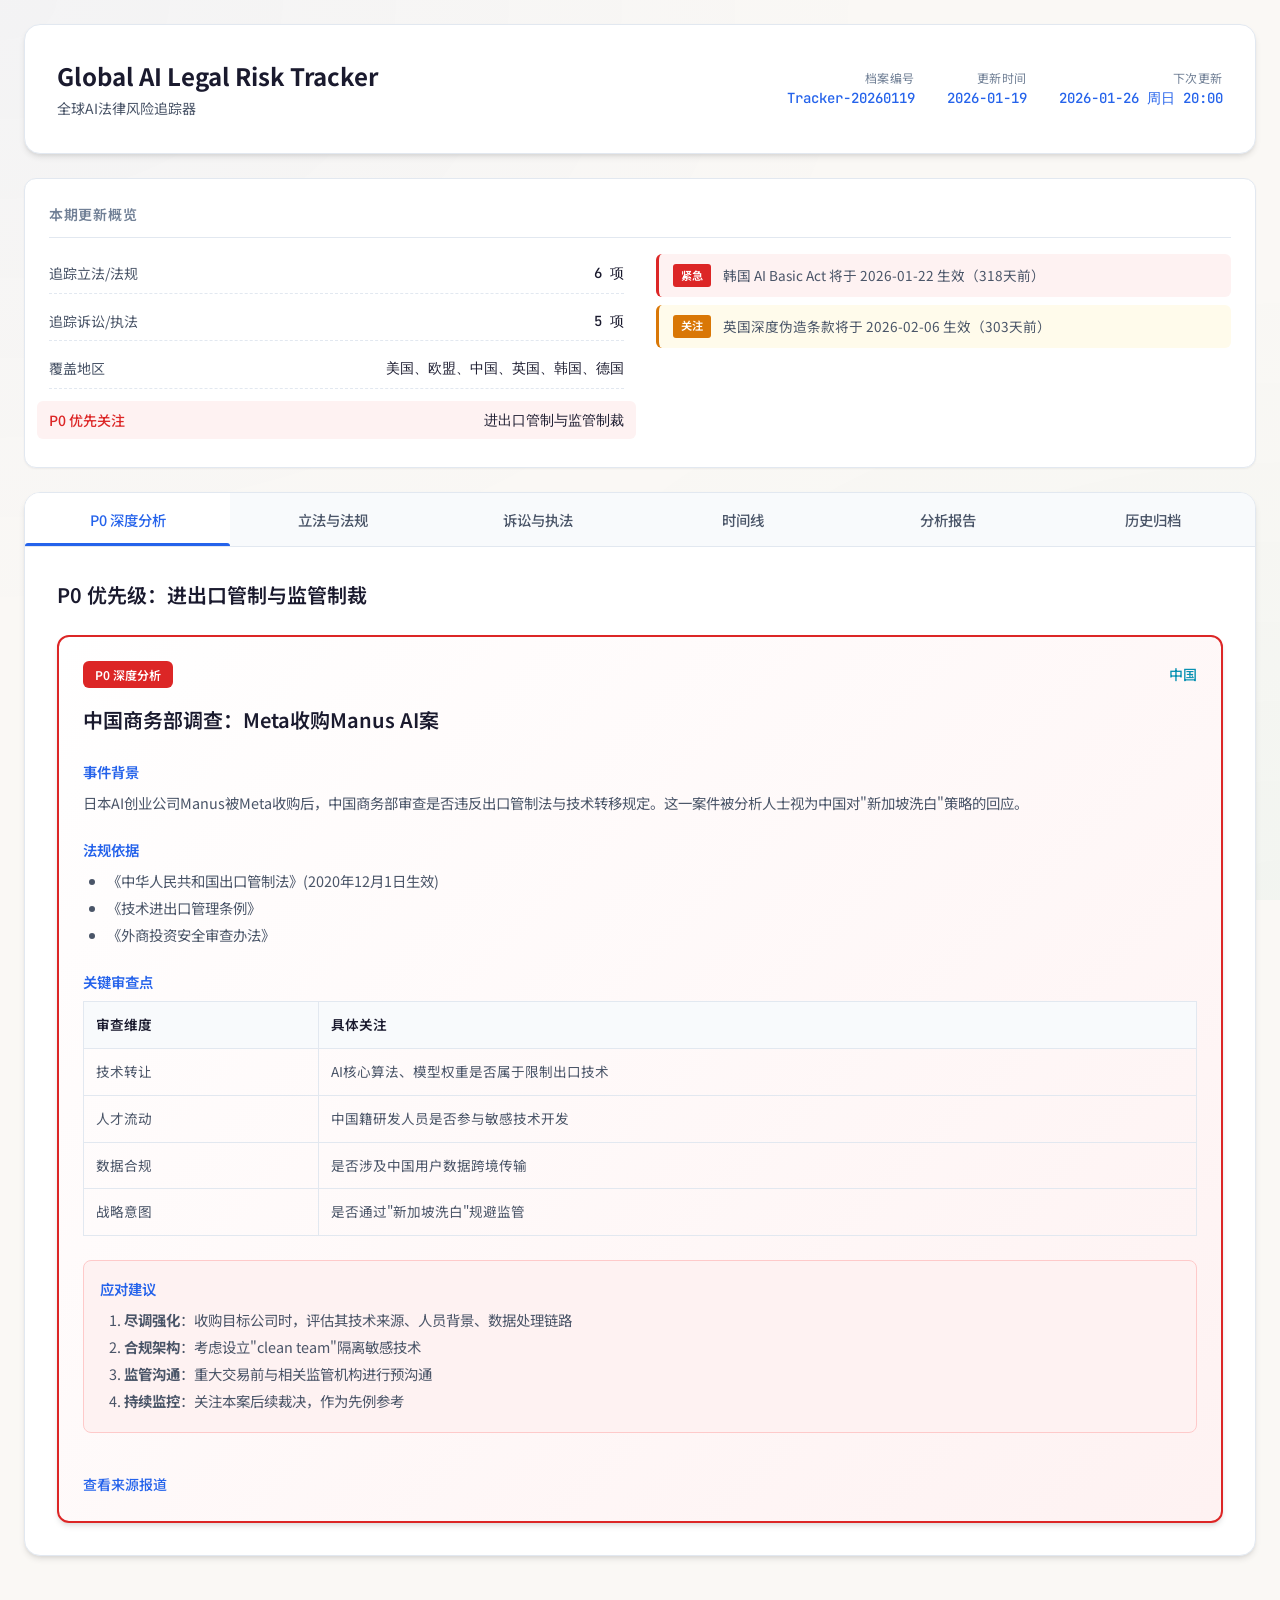
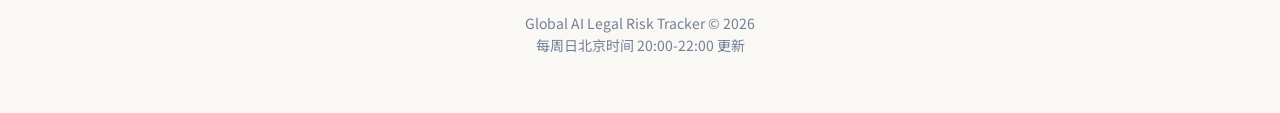
==== index.html @ 2b23c350 "html page 1.19 version" ====
<!DOCTYPE html>
<html lang="zh-CN">
<head>
    <meta charset="UTF-8">
    <meta name="viewport" content="width=device-width, initial-scale=1.0">
    <title>Global AI Legal Risk Tracker</title>
    <link rel="stylesheet" href="styles.css">
    <link rel="preconnect" href="https://fonts.googleapis.com">
    <link rel="preconnect" href="https://fonts.gstatic.com" crossorigin>
    <link href="https://fonts.googleapis.com/css2?family=Noto+Sans+SC:wght@300;400;500;700&family=JetBrains+Mono:wght@400;500&display=swap" rel="stylesheet">
</head>
<body>
    <div class="app-container">
        <header class="header">
            <div class="header-content">
                <div class="logo">
                    <div class="logo-text">
                        <h1>Global AI Legal Risk Tracker</h1>
                        <span class="subtitle">全球AI法律风险追踪器</span>
                    </div>
                </div>
                <div class="header-info">
                    <div class="tracker-id">
                        <span class="label">档案编号</span>
                        <span class="value">Tracker-20260119</span>
                    </div>
                    <div class="update-time">
                        <span class="label">更新时间</span>
                        <span class="value">2026-01-19</span>
                    </div>
                    <div class="next-update">
                        <span class="label">下次更新</span>
                        <span class="value">2026-01-26 周日 20:00</span>
                    </div>
                </div>
            </div>
        </header>

        <section class="overview-section">
            <h2 class="overview-title">本期更新概览</h2>
            <div class="overview-content">
                <div class="overview-stats">
                    <div class="overview-item">
                        <span class="overview-label">追踪立法/法规</span>
                        <span class="overview-value">6 项</span>
                    </div>
                    <div class="overview-item">
                        <span class="overview-label">追踪诉讼/执法</span>
                        <span class="overview-value">5 项</span>
                    </div>
                    <div class="overview-item">
                        <span class="overview-label">覆盖地区</span>
                        <span class="overview-value">美国、欧盟、中国、英国、韩国、德国</span>
                    </div>
                    <div class="overview-item highlight">
                        <span class="overview-label">P0 优先关注</span>
                        <span class="overview-value">进出口管制与监管制裁</span>
                    </div>
                </div>
                <div class="overview-alerts">
                    <div class="overview-alert critical">
                        <span class="alert-label">紧急</span>
                        <span class="alert-text">韩国 AI Basic Act 将于 2026-01-22 生效（3天后）</span>
                    </div>
                    <div class="overview-alert high">
                        <span class="alert-label">关注</span>
                        <span class="alert-text">英国深度伪造条款将于 2026-02-06 生效（18天后）</span>
                    </div>
                </div>
            </div>
        </section>

        <main class="main-content">
            <nav class="tabs">
                <button class="tab-btn active" data-tab="priority">
                    P0 深度分析
                </button>
                <button class="tab-btn" data-tab="legislation">
                    立法与法规
                </button>
                <button class="tab-btn" data-tab="litigation">
                    诉讼与执法
                </button>
                <button class="tab-btn" data-tab="timeline">
                    时间线
                </button>
                <button class="tab-btn" data-tab="analysis">
                    分析报告
                </button>
                <button class="tab-btn" data-tab="archives">
                    历史归档
                </button>
            </nav>

            <div class="tab-content">
                <div class="tab-pane active" id="priority">
                    <div class="priority-section">
                        <h2 class="section-title">P0 优先级：进出口管制与监管制裁</h2>
                        
                        <div class="priority-card">
                            <div class="priority-header">
                                <span class="priority-badge">P0 深度分析</span>
                                <span class="case-region">中国</span>
                            </div>
                            <h3 class="priority-title">中国商务部调查：Meta收购Manus AI案</h3>
                            
                            <div class="analysis-block">
                                <h4>事件背景</h4>
                                <p>日本AI创业公司Manus被Meta收购后，中国商务部审查是否违反出口管制法与技术转移规定。这一案件被分析人士视为中国对"新加坡洗白"策略的回应。</p>
                            </div>

                            <div class="analysis-block">
                                <h4>法规依据</h4>
                                <ul>
                                    <li>《中华人民共和国出口管制法》(2020年12月1日生效)</li>
                                    <li>《技术进出口管理条例》</li>
                                    <li>《外商投资安全审查办法》</li>
                                </ul>
                            </div>

                            <div class="analysis-block">
                                <h4>关键审查点</h4>
                                <table class="analysis-table">
                                    <tr><th>审查维度</th><th>具体关注</th></tr>
                                    <tr><td>技术转让</td><td>AI核心算法、模型权重是否属于限制出口技术</td></tr>
                                    <tr><td>人才流动</td><td>中国籍研发人员是否参与敏感技术开发</td></tr>
                                    <tr><td>数据合规</td><td>是否涉及中国用户数据跨境传输</td></tr>
                                    <tr><td>战略意图</td><td>是否通过"新加坡洗白"规避监管</td></tr>
                                </table>
                            </div>

                            <div class="analysis-block recommendations">
                                <h4>应对建议</h4>
                                <ol>
                                    <li><strong>尽调强化</strong>：收购目标公司时，评估其技术来源、人员背景、数据处理链路</li>
                                    <li><strong>合规架构</strong>：考虑设立"clean team"隔离敏感技术</li>
                                    <li><strong>监管沟通</strong>：重大交易前与相关监管机构进行预沟通</li>
                                    <li><strong>持续监控</strong>：关注本案后续裁决，作为先例参考</li>
                                </ol>
                            </div>

                            <a href="https://www.businessinsider.com/china-probe-meta-manus-deal-warning-us-analysts-singapore-washing-2026-1" target="_blank" class="source-link">查看来源报道</a>
                        </div>
                    </div>
                </div>

                <div class="tab-pane" id="legislation">
                    <div class="cards-grid" id="legislation-cards"></div>
                </div>

                <div class="tab-pane" id="litigation">
                    <div class="cards-grid" id="litigation-cards"></div>
                </div>

                <div class="tab-pane" id="timeline">
                    <div class="timeline-container">
                        <div class="timeline-item past">
                            <span class="timeline-date">2026-01-01</span>
                            <div class="timeline-content">
                                <h4>加州AI透明法、德州RAIGA生效</h4>
                                <span class="timeline-region">美国</span>
                            </div>
                        </div>
                        <div class="timeline-item past">
                            <span class="timeline-date">2026-01-16</span>
                            <div class="timeline-content">
                                <h4>首次Tracker报告发布</h4>
                                <span class="timeline-region">内部</span>
                            </div>
                        </div>
                        <div class="timeline-item past">
                            <span class="timeline-date">2026-01-19</span>
                            <div class="timeline-content">
                                <h4>本期报告发布</h4>
                                <span class="timeline-region">内部</span>
                            </div>
                        </div>
                        <div class="timeline-item upcoming critical">
                            <span class="timeline-date">2026-01-22</span>
                            <div class="timeline-content">
                                <h4>韩国AI Basic Act生效（3天后）</h4>
                                <span class="timeline-region">韩国</span>
                            </div>
                        </div>
                        <div class="timeline-item upcoming">
                            <span class="timeline-date">2026-01-26</span>
                            <div class="timeline-content">
                                <h4>下次Tracker更新</h4>
                                <span class="timeline-region">内部</span>
                            </div>
                        </div>
                        <div class="timeline-item future">
                            <span class="timeline-date">2026-02-06</span>
                            <div class="timeline-content">
                                <h4>英国AI深度伪造条款生效</h4>
                                <span class="timeline-region">英国</span>
                            </div>
                        </div>
                    </div>
                </div>

                <div class="tab-pane" id="analysis">
                    <div class="analysis-report">
                        <h2 class="section-title">本周分析报告</h2>
                        
                        <div class="report-meta">
                            <span>报告日期：2026年1月19日</span>
                            <span>档案编号：Tracker-20260119</span>
                        </div>

                        <div class="report-section highlight-section">
                            <h3>本周重点</h3>
                            
                            <div class="highlight-item critical">
                                <div class="highlight-header">
                                    <div class="highlight-title-row">
                                        <span class="highlight-badge">紧急</span>
                                        <h4>韩国 AI Basic Act 生效</h4>
                                    </div>
                                    <span class="highlight-date">2026-01-22（3天后）</span>
                                </div>
                                
                                <div class="highlight-analysis">
                                    <p class="highlight-summary">亚洲首个全面性AI法律框架即将正式实施，对在韩运营的AI企业具有直接合规影响。</p>
                                    
                                    <div class="analysis-detail">
                                        <h5>核心要求</h5>
                                        <ul>
                                            <li><strong>高影响力AI系统</strong>：需进行风险评估、持续监测社会影响</li>
                                            <li><strong>透明度披露</strong>：向用户披露AI系统的能力和限制</li>
                                            <li><strong>AI内容标识</strong>：AI生成内容须添加水印或标签</li>
                                            <li><strong>文档保存</strong>：保留开发和部署相关记录</li>
                                        </ul>
                                        
                                        <h5>合规准备建议</h5>
                                        <ol>
                                            <li>评估是否有"高影响力AI系统"在韩国运营</li>
                                            <li>准备风险评估文档和透明度披露材料</li>
                                            <li>实施AI内容水印/标签机制</li>
                                            <li>关注韩国国家AI委员会发布的官方指南</li>
                                        </ol>
                                        
                                        <h5>宽限期说明</h5>
                                        <p>法案设有至少一年宽限期，初期以指导、咨询为主，但建议尽早启动合规准备以避免后续被动。</p>
                                    </div>
                                    
                                    <div class="highlight-links">
                                        <a href="https://aibasicact.kr/" target="_blank" rel="noopener">官方法条全文（韩英双语）</a>
                                        <a href="https://cset.georgetown.edu/publication/south-korea-ai-law-2025/" target="_blank" rel="noopener">Georgetown CSET 英文翻译及分析</a>
                                        <a href="https://www.trade.gov/market-intelligence/south-korea-artificial-intelligence-ai-basic-act" target="_blank" rel="noopener">美国商务部市场分析</a>
                                    </div>
                                </div>
                            </div>

                            <div class="highlight-item high">
                                <div class="highlight-header">
                                    <div class="highlight-title-row">
                                        <span class="highlight-badge warning">高优先级</span>
                                        <h4>英国 Data (Use and Access) Act 深度伪造条款生效</h4>
                                    </div>
                                    <span class="highlight-date">2026-02-06（18天后）</span>
                                </div>
                                
                                <div class="highlight-analysis">
                                    <p class="highlight-summary">创造或请求非自愿AI深度伪造裸露图像将构成刑事犯罪，平台可能面临最高全球营收10%的罚款。</p>
                                    
                                    <div class="analysis-detail">
                                        <h5>核心要求</h5>
                                        <ul>
                                            <li><strong>刑事化</strong>：创造或请求非自愿AI深度伪造裸露图像设为刑事犯罪</li>
                                            <li><strong>平台责任</strong>：纳入Online Safety Act优先罪行，平台需主动审核</li>
                                            <li><strong>执法权限</strong>：Ofcom可对违规平台处以最高全球营收10%的罚款</li>
                                        </ul>
                                        
                                        <h5>合规准备建议</h5>
                                        <ol>
                                            <li>审查AI图像生成功能的安全防护机制</li>
                                            <li>实施真实人物/未成年人检测和拦截</li>
                                            <li>考虑对英国用户实施地理限制（geofencing）</li>
                                            <li>建立用户举报和内容下架快速响应机制</li>
                                        </ol>
                                        
                                        <h5>关联案件</h5>
                                        <p>Ofcom正在调查xAI的Grok工具生成非自愿性图像事件，该案件进展将直接影响法案执行力度的预期。</p>
                                    </div>
                                    
                                    <div class="highlight-links">
                                        <a href="https://bills.parliament.uk/bills/3825" target="_blank" rel="noopener">英国议会法案页面</a>
                                        <a href="https://www.legislation.gov.uk/ukpga/2023/50/contents/enacted" target="_blank" rel="noopener">Online Safety Act 2023 全文</a>
                                        <a href="https://www.ofcom.org.uk/" target="_blank" rel="noopener">Ofcom 官方网站</a>
                                    </div>
                                </div>
                            </div>
                        </div>

                        <div class="report-section">
                            <h3>关键趋势分析</h3>
                            <div class="trends-grid">
                                <div class="trend-item">
                                    <span class="trend-number">1</span>
                                    <div class="trend-content">
                                        <h4>亚洲AI监管里程碑即将到来</h4>
                                        <p>韩国AI Basic Act将于1月22日生效，标志着亚洲首个全面性AI法律框架正式实施，对区域内AI企业具有示范效应。预计日本、新加坡等地将密切关注其实施效果。</p>
                                    </div>
                                </div>
                                <div class="trend-item">
                                    <span class="trend-number">2</span>
                                    <div class="trend-content">
                                        <h4>深度伪造内容监管全球收紧</h4>
                                        <p>英国即将实施刑事化措施，加之Grok事件引发的关注，深度伪造内容的平台责任和技术防护成为监管焦点。多国正在酝酿类似立法。</p>
                                    </div>
                                </div>
                                <div class="trend-item">
                                    <span class="trend-number">3</span>
                                    <div class="trend-content">
                                        <h4>跨境AI并购面临多重审查</h4>
                                        <p>Meta收购Manus AI案表明，即使通过第三国注册，涉及中国技术/人才的AI并购仍可能面临出口管制审查。"新加坡洗白"策略可能失效。</p>
                                    </div>
                                </div>
                                <div class="trend-item">
                                    <span class="trend-number">4</span>
                                    <div class="trend-content">
                                        <h4>版权诉讼示范效应显现</h4>
                                        <p>GEMA v. OpenAI判决确立了LLM记忆版权内容构成侵权的先例，Text & Data Mining例外不能作为免责理由。预计将引发更多类似诉讼。</p>
                                    </div>
                                </div>
                                <div class="trend-item">
                                    <span class="trend-number">5</span>
                                    <div class="trend-content">
                                        <h4>消费者保护执法加强</h4>
                                        <p>美国FTC和欧盟竞争监管机构同时对AI领域加强执法，关注训练数据合法性、消费者伤害防护和市场竞争公平性。</p>
                                    </div>
                                </div>
                            </div>
                        </div>

                        <div class="report-section">
                            <h3>风险控制建议</h3>
                            <table class="risk-table">
                                <thead>
                                    <tr>
                                        <th>风险类别</th>
                                        <th>建议措施</th>
                                        <th>优先级</th>
                                        <th>截止日期</th>
                                    </tr>
                                </thead>
                                <tbody>
                                    <tr class="risk-urgent">
                                        <td>韩国业务合规</td>
                                        <td>立即评估高影响力AI系统；准备风险评估文档</td>
                                        <td><span class="priority-tag urgent">🔴 紧急</span></td>
                                        <td>2026-01-22</td>
                                    </tr>
                                    <tr class="risk-high">
                                        <td>深度伪造内容防护</td>
                                        <td>审查AI图像生成功能；实施地理限制</td>
                                        <td><span class="priority-tag high">🟠 高</span></td>
                                        <td>2026-02-06</td>
                                    </tr>
                                    <tr class="risk-high">
                                        <td>进出口管制</td>
                                        <td>建立出口合规程序；定期核查客户清单</td>
                                        <td><span class="priority-tag high">🟠 高</span></td>
                                        <td>持续</td>
                                    </tr>
                                    <tr class="risk-high">
                                        <td>知识产权</td>
                                        <td>审查训练数据；不依赖TDM例外</td>
                                        <td><span class="priority-tag high">🟠 高</span></td>
                                        <td>持续</td>
                                    </tr>
                                </tbody>
                            </table>
                        </div>

                        <div class="report-section">
                            <h3>官方法条链接汇总</h3>
                            <table class="links-table">
                                <thead>
                                    <tr>
                                        <th>法规</th>
                                        <th>地区</th>
                                        <th>官方来源</th>
                                    </tr>
                                </thead>
                                <tbody>
                                    <tr>
                                        <td>California AI Transparency Act (SB-942)</td>
                                        <td>🇺🇸 美国-加州</td>
                                        <td><a href="https://leginfo.legislature.ca.gov/faces/billTextClient.xhtml?bill_id=202320240SB942" target="_blank" rel="noopener">加州立法信息网 →</a></td>
                                    </tr>
                                    <tr>
                                        <td>Texas RAIGA (HB 1709)</td>
                                        <td>🇺🇸 美国-德州</td>
                                        <td><a href="https://capitol.texas.gov/BillLookup/History.aspx?LegSess=89R&Bill=HB1709" target="_blank" rel="noopener">德州立法在线 →</a></td>
                                    </tr>
                                    <tr>
                                        <td>EU AI Act (Regulation 2024/1689)</td>
                                        <td>🇪🇺 欧盟</td>
                                        <td><a href="http://data.europa.eu/eli/reg/2024/1689/oj" target="_blank" rel="noopener">EUR-Lex 官方公报 →</a></td>
                                    </tr>
                                    <tr>
                                        <td>AI Basic Act</td>
                                        <td>🇰🇷 韩国</td>
                                        <td><a href="https://aibasicact.kr/" target="_blank" rel="noopener">韩国AI基本法官网 →</a></td>
                                    </tr>
                                    <tr>
                                        <td>Data (Use and Access) Bill</td>
                                        <td>🇬🇧 英国</td>
                                        <td><a href="https://bills.parliament.uk/bills/3825" target="_blank" rel="noopener">英国议会法案页 →</a></td>
                                    </tr>
                                    <tr>
                                        <td>网络安全法（现行）</td>
                                        <td>🇨🇳 中国</td>
                                        <td><a href="https://www.cac.gov.cn/2016-11/07/c_1119867116.htm" target="_blank" rel="noopener">国家网信办 →</a></td>
                                    </tr>
                                </tbody>
                            </table>
                        </div>

                        <div class="report-footer">
                            <p>报告生成时间：2026-01-19 20:00 北京时间</p>
                            <p>下次更新：2026-01-26 (周日) 20:00-22:00 北京时间</p>
                        </div>
                    </div>
                </div>

                <div class="tab-pane" id="archives">
                    <div class="archives-section">
                        <h2 class="section-title">历史归档</h2>
                        <p class="archives-desc">所有历史报告按日期归档保存，包含完整的分析报告和结构化JSON数据。</p>
                        
                        <div class="archives-schedule">
                            <h3>更新节奏</h3>
                            <table class="schedule-table">
                                <tr>
                                    <td>定期检索</td>
                                    <td>每周日 20:00 北京时间</td>
                                </tr>
                                <tr>
                                    <td>交付截止</td>
                                    <td>每周日 22:00 北京时间</td>
                                </tr>
                                <tr>
                                    <td>下次更新</td>
                                    <td>2026-01-26（周日）</td>
                                </tr>
                            </table>
                        </div>

                        <div class="archives-list-container">
                            <h3>报告列表</h3>
                            <div id="archives-list" class="archives-list"></div>
                        </div>

                        <div class="archives-structure">
                            <h3>归档目录结构</h3>
                            <pre class="structure-code">archives/
├── 2026-01-19/
│   ├── report.md    # 分析报告（Markdown格式）
│   └── data.json    # 结构化数据
├── 2026-01-16/
│   ├── report.md
│   └── data.json
└── ...（按日期递增）</pre>
                        </div>
                    </div>
                </div>
            </div>
        </main>

        <footer class="footer">
            <p>Global AI Legal Risk Tracker © 2026</p>
            <p>每周日北京时间 20:00-22:00 更新</p>
        </footer>
    </div>

    <script src="app.js"></script>
</body>
</html>
---- styles.css ----
/* 访问验证页面样式 */
.auth-screen {
    position: fixed;
    top: 0;
    left: 0;
    right: 0;
    bottom: 0;
    background: linear-gradient(135deg, #f5f3f0 0%, #e8e4df 100%);
    display: flex;
    align-items: center;
    justify-content: center;
    z-index: 10000;
}
.auth-container {
    background: white;
    padding: 3rem;
    border-radius: 12px;
    box-shadow: 0 4px 24px rgba(0,0,0,0.1);
    text-align: center;
    max-width: 360px;
    width: 90%;
}
.auth-container h1 {
    font-size: 1.25rem;
    color: #333;
    margin-bottom: 0.5rem;
}
.auth-container > p {
    font-size: 0.875rem;
    color: #666;
    margin-bottom: 1.5rem;
}
#auth-form {
    display: flex;
    flex-direction: column;
    gap: 1rem;
}
#auth-form input {
    padding: 0.75rem 1rem;
    border: 1px solid #ddd;
    border-radius: 6px;
    font-size: 1rem;
    text-align: center;
    transition: border-color 0.2s;
}
#auth-form input:focus {
    outline: none;
    border-color: #4a7c59;
}
#auth-form button {
    padding: 0.75rem;
    background: #4a7c59;
    color: white;
    border: none;
    border-radius: 6px;
    font-size: 1rem;
    cursor: pointer;
    transition: background 0.2s;
}
#auth-form button:hover {
    background: #3d6a4a;
}
.auth-error {
    color: #dc2626;
    font-size: 0.875rem;
    margin-top: 1rem;
    min-height: 1.25rem;
}

:root {
    --bg-primary: #faf8f5;
    --bg-secondary: #ffffff;
    --bg-card: #ffffff;
    --text-primary: #1a1a2e;
    --text-secondary: #4a5568;
    --text-muted: #718096;
    --accent-blue: #2563eb;
    --accent-cyan: #0891b2;
    --accent-emerald: #059669;
    --accent-amber: #d97706;
    --accent-rose: #dc2626;
    --border-color: #e2e8f0;
    --shadow-sm: 0 1px 2px rgba(0, 0, 0, 0.05);
    --shadow-md: 0 4px 6px -1px rgba(0, 0, 0, 0.1), 0 2px 4px -1px rgba(0, 0, 0, 0.06);
    --shadow-lg: 0 10px 15px -3px rgba(0, 0, 0, 0.1), 0 4px 6px -2px rgba(0, 0, 0, 0.05);
    --font-sans: 'Noto Sans SC', -apple-system, BlinkMacSystemFont, sans-serif;
    --font-mono: 'JetBrains Mono', 'SF Mono', monospace;
}

* { box-sizing: border-box; margin: 0; padding: 0; }

body {
    font-family: var(--font-sans);
    background: var(--bg-primary);
    color: var(--text-primary);
    line-height: 1.6;
    min-height: 100vh;
}

body::before {
    content: '';
    position: fixed;
    inset: 0;
    background: 
        radial-gradient(ellipse at 0% 0%, rgba(37, 99, 235, 0.03) 0%, transparent 50%),
        radial-gradient(ellipse at 100% 100%, rgba(5, 150, 105, 0.03) 0%, transparent 50%);
    pointer-events: none;
    z-index: -1;
}

.app-container { max-width: 1400px; margin: 0 auto; padding: 1.5rem; }

.header {
    background: var(--bg-card);
    border: 1px solid var(--border-color);
    border-radius: 16px;
    padding: 2rem;
    margin-bottom: 1.5rem;
    box-shadow: var(--shadow-md);
}

.header-content { display: flex; justify-content: space-between; align-items: center; flex-wrap: wrap; gap: 1.5rem; }
.logo { display: flex; align-items: center; gap: 1rem; }
.logo-icon { font-size: 2.5rem; }
.logo-text h1 { font-size: 1.5rem; font-weight: 700; color: var(--text-primary); }
.logo-text .subtitle { font-size: 0.875rem; color: var(--text-secondary); }
.header-info { display: flex; gap: 2rem; }
.header-info > div { display: flex; flex-direction: column; align-items: flex-end; }
.header-info .label { font-size: 0.75rem; color: var(--text-muted); text-transform: uppercase; letter-spacing: 0.05em; }
.header-info .value { font-family: var(--font-mono); font-size: 0.875rem; color: var(--accent-blue); font-weight: 500; }

/* Overview Section */
.overview-section {
    background: var(--bg-card);
    border: 1px solid var(--border-color);
    border-radius: 12px;
    padding: 1.5rem;
    margin-bottom: 1.5rem;
    box-shadow: var(--shadow-sm);
}
.overview-title {
    font-size: 0.875rem;
    font-weight: 600;
    color: var(--text-muted);
    text-transform: uppercase;
    letter-spacing: 0.05em;
    margin-bottom: 1rem;
    padding-bottom: 0.75rem;
    border-bottom: 1px solid var(--border-color);
}
.overview-content {
    display: flex;
    gap: 2rem;
    flex-wrap: wrap;
}
.overview-stats {
    flex: 1;
    min-width: 300px;
    display: flex;
    flex-direction: column;
    gap: 0.5rem;
}
.overview-item {
    display: flex;
    justify-content: space-between;
    align-items: center;
    padding: 0.5rem 0;
    border-bottom: 1px dashed var(--border-color);
}
.overview-item:last-child {
    border-bottom: none;
}
.overview-item.highlight {
    background: #fef2f2;
    margin: 0.25rem -0.75rem;
    padding: 0.5rem 0.75rem;
    border-radius: 6px;
    border-bottom: none;
}
.overview-label {
    font-size: 0.875rem;
    color: var(--text-secondary);
}
.overview-value {
    font-size: 0.875rem;
    font-weight: 500;
    color: var(--text-primary);
    font-family: var(--font-mono);
}
.overview-item.highlight .overview-label {
    color: var(--accent-rose);
    font-weight: 500;
}
.overview-alerts {
    flex: 1;
    min-width: 300px;
    display: flex;
    flex-direction: column;
    gap: 0.5rem;
}
.overview-alert {
    display: flex;
    align-items: center;
    gap: 0.75rem;
    padding: 0.625rem 0.875rem;
    border-radius: 6px;
    background: #f8fafc;
}
.overview-alert.critical {
    background: #fef2f2;
    border-left: 3px solid var(--accent-rose);
}
.overview-alert.high {
    background: #fffbeb;
    border-left: 3px solid var(--accent-amber);
}
.overview-alert .alert-label {
    font-size: 0.7rem;
    font-weight: 600;
    text-transform: uppercase;
    padding: 0.15rem 0.5rem;
    border-radius: 3px;
    flex-shrink: 0;
}
.overview-alert.critical .alert-label {
    background: var(--accent-rose);
    color: white;
}
.overview-alert.high .alert-label {
    background: var(--accent-amber);
    color: white;
}
.overview-alert .alert-text {
    font-size: 0.85rem;
    color: var(--text-secondary);
}

.main-content { background: var(--bg-card); border: 1px solid var(--border-color); border-radius: 16px; overflow: hidden; box-shadow: var(--shadow-md); }
.tabs { display: flex; background: #f8fafc; border-bottom: 1px solid var(--border-color); }
.tab-btn {
    flex: 1;
    padding: 1rem 1.5rem;
    background: transparent;
    border: none;
    color: var(--text-secondary);
    font-family: var(--font-sans);
    font-size: 0.9rem;
    font-weight: 500;
    cursor: pointer;
    display: flex;
    align-items: center;
    justify-content: center;
    gap: 0.5rem;
    transition: all 0.15s ease;
    position: relative;
}
.tab-btn::after { content: ''; position: absolute; bottom: 0; left: 0; right: 0; height: 3px; background: var(--accent-blue); transform: scaleX(0); transition: transform 0.15s ease; border-radius: 3px 3px 0 0; }
.tab-btn:hover { color: var(--text-primary); background: rgba(37, 99, 235, 0.05); }
.tab-btn.active { color: var(--accent-blue); background: var(--bg-card); }
.tab-btn.active::after { transform: scaleX(1); }

.tab-content { padding: 2rem; }
.tab-pane { display: none; animation: fadeIn 0.3s ease; }
.tab-pane.active { display: block; }
@keyframes fadeIn { from { opacity: 0; transform: translateY(10px); } to { opacity: 1; transform: translateY(0); } }

.section-title { font-size: 1.25rem; font-weight: 600; margin-bottom: 1.5rem; color: var(--text-primary); }

.priority-card {
    background: linear-gradient(135deg, #fff 0%, #fef2f2 100%);
    border: 2px solid var(--accent-rose);
    border-radius: 12px;
    padding: 1.5rem;
    box-shadow: var(--shadow-md);
}
.priority-header { display: flex; justify-content: space-between; align-items: center; margin-bottom: 1rem; }
.priority-badge { background: var(--accent-rose); color: white; padding: 0.25rem 0.75rem; border-radius: 6px; font-size: 0.75rem; font-weight: 600; }
.case-region { font-size: 0.875rem; color: var(--accent-cyan); font-weight: 500; }
.priority-title { font-size: 1.25rem; font-weight: 600; margin-bottom: 1.5rem; color: var(--text-primary); }
.analysis-block { margin-bottom: 1.5rem; }
.analysis-block h4 { font-size: 0.9rem; color: var(--accent-blue); margin-bottom: 0.5rem; font-weight: 600; }
.analysis-block p, .analysis-block li { font-size: 0.9rem; color: var(--text-secondary); }
.analysis-block ul, .analysis-block ol { padding-left: 1.5rem; }
.analysis-block li { margin-bottom: 0.25rem; }
.analysis-table { width: 100%; border-collapse: collapse; font-size: 0.85rem; }
.analysis-table th, .analysis-table td { padding: 0.75rem; border: 1px solid var(--border-color); text-align: left; }
.analysis-table th { background: #f8fafc; color: var(--text-primary); font-weight: 600; }
.analysis-table td { color: var(--text-secondary); }
.recommendations { background: #fef2f2; padding: 1rem; border-radius: 8px; border: 1px solid #fecaca; }
.source-link { display: inline-block; margin-top: 1rem; color: var(--accent-blue); text-decoration: none; font-size: 0.875rem; font-weight: 500; }
.source-link:hover { color: var(--accent-cyan); text-decoration: underline; }

.cards-grid { display: grid; grid-template-columns: repeat(auto-fill, minmax(350px, 1fr)); gap: 1.5rem; }
.leg-card, .lit-card {
    background: var(--bg-card);
    border: 1px solid var(--border-color);
    border-radius: 12px;
    padding: 1.5rem;
    cursor: pointer;
    transition: all 0.2s ease;
    box-shadow: var(--shadow-sm);
}
.leg-card:hover, .lit-card:hover { 
    border-color: var(--accent-blue); 
    box-shadow: var(--shadow-lg); 
    transform: translateY(-3px); 
}
.card-header { display: flex; justify-content: space-between; align-items: center; margin-bottom: 1rem; }
.card-region { font-size: 0.75rem; color: var(--accent-cyan); background: #ecfeff; padding: 0.25rem 0.75rem; border-radius: 6px; font-weight: 500; }
.card-status { font-size: 0.7rem; padding: 0.25rem 0.75rem; border-radius: 6px; font-weight: 500; }
.card-status.effective { color: var(--accent-emerald); background: #d1fae5; }
.card-status.pending { color: var(--accent-amber); background: #fef3c7; }
.card-status.imminent { color: #fff; background: var(--accent-rose); animation: pulse 1.5s infinite; }
.card-status.ongoing { color: var(--accent-amber); background: #fef3c7; }
.card-status.decided { color: var(--accent-emerald); background: #d1fae5; }
.card-status.proposed { color: var(--text-muted); background: #f1f5f9; }
.card-title { font-size: 1rem; font-weight: 600; margin-bottom: 0.5rem; color: var(--text-primary); }
.card-summary { font-size: 0.875rem; color: var(--text-secondary); line-height: 1.6; }
.card-date { margin-top: 0.75rem; font-size: 0.8rem; color: var(--text-muted); display: flex; align-items: center; gap: 0.25rem; }
.card-click-hint { margin-top: 0.75rem; font-size: 0.75rem; color: var(--accent-blue); opacity: 0; transition: opacity 0.2s; }
.leg-card:hover .card-click-hint, .lit-card:hover .card-click-hint { opacity: 1; }

@keyframes pulse { 0%, 100% { opacity: 1; } 50% { opacity: 0.7; } }

.timeline-container { position: relative; padding-left: 2rem; }
.timeline-container::before { content: ''; position: absolute; left: 8px; top: 0; bottom: 0; width: 2px; background: linear-gradient(to bottom, var(--accent-blue), var(--accent-emerald)); border-radius: 2px; }
.timeline-item { position: relative; padding-bottom: 2rem; }
.timeline-item::before { content: ''; position: absolute; left: calc(-2rem + 4px); top: 4px; width: 12px; height: 12px; background: var(--bg-card); border: 3px solid var(--accent-blue); border-radius: 50%; }
.timeline-item.past::before { background: var(--accent-emerald); border-color: var(--accent-emerald); }
.timeline-item.upcoming::before { background: var(--accent-amber); border-color: var(--accent-amber); }
.timeline-item.upcoming.critical::before { background: var(--accent-rose); border-color: var(--accent-rose); animation: pulse 1.5s infinite; }
.timeline-item.upcoming.critical .timeline-content { border-color: var(--accent-rose); background: #fef2f2; }
.timeline-item.future::before { background: var(--bg-card); border-color: var(--text-muted); }
.timeline-date { font-family: var(--font-mono); font-size: 0.875rem; color: var(--accent-blue); margin-bottom: 0.25rem; display: block; font-weight: 500; }
.timeline-content { background: var(--bg-card); border: 1px solid var(--border-color); border-radius: 8px; padding: 1rem; box-shadow: var(--shadow-sm); }
.timeline-content h4 { font-size: 0.9rem; margin-bottom: 0.25rem; color: var(--text-primary); font-weight: 600; }
.timeline-region { font-size: 0.75rem; color: var(--text-muted); }

.footer { text-align: center; padding: 2rem 1rem; margin-top: 1.5rem; color: var(--text-muted); font-size: 0.875rem; }

/* Analysis Report Styles */
.analysis-report { max-width: 960px; margin: 0 auto; }
.report-meta { display: flex; gap: 2rem; margin-bottom: 2rem; color: var(--text-secondary); font-size: 0.875rem; font-family: var(--font-mono); }
.report-section { margin-bottom: 2.5rem; }
.report-section h3 { font-size: 1.1rem; font-weight: 600; color: var(--text-primary); margin-bottom: 1.25rem; padding-bottom: 0.75rem; border-bottom: 1px solid var(--border-color); }

/* Highlight Section - 本周重点 */
.highlight-section { background: #f8fafc; border: 1px solid var(--border-color); border-radius: 8px; padding: 1.5rem; }
.highlight-item { background: var(--bg-card); border: 1px solid var(--border-color); border-radius: 8px; padding: 1.5rem; margin-bottom: 1.5rem; }
.highlight-item:last-child { margin-bottom: 0; }
.highlight-item.critical { border-left: 4px solid var(--accent-rose); }
.highlight-item.high { border-left: 4px solid var(--accent-amber); }
.highlight-header { display: flex; justify-content: space-between; align-items: flex-start; margin-bottom: 1rem; flex-wrap: wrap; gap: 0.5rem; }
.highlight-title-row { display: flex; align-items: center; gap: 0.75rem; }
.highlight-badge { background: var(--accent-rose); color: white; padding: 0.25rem 0.75rem; border-radius: 4px; font-size: 0.75rem; font-weight: 600; text-transform: uppercase; letter-spacing: 0.025em; }
.highlight-badge.warning { background: var(--accent-amber); }
.highlight-item h4 { font-size: 1.1rem; font-weight: 600; color: var(--text-primary); margin: 0; }
.highlight-date { font-size: 0.8rem; color: var(--text-muted); font-family: var(--font-mono); background: #f1f5f9; padding: 0.25rem 0.5rem; border-radius: 4px; }
.highlight-summary { font-size: 0.95rem; color: var(--text-secondary); line-height: 1.6; margin-bottom: 1rem; }
.highlight-analysis { border-top: 1px solid var(--border-color); padding-top: 1rem; }
.analysis-detail { background: #f8fafc; border-radius: 6px; padding: 1.25rem; margin-bottom: 1rem; }
.analysis-detail h5 { font-size: 0.85rem; font-weight: 600; color: var(--text-primary); margin-bottom: 0.5rem; text-transform: uppercase; letter-spacing: 0.025em; }
.analysis-detail ul, .analysis-detail ol { padding-left: 1.25rem; margin-bottom: 1rem; color: var(--text-secondary); font-size: 0.875rem; line-height: 1.7; }
.analysis-detail ul:last-child, .analysis-detail ol:last-child { margin-bottom: 0; }
.analysis-detail li { margin-bottom: 0.35rem; }
.analysis-detail p { font-size: 0.875rem; color: var(--text-secondary); line-height: 1.6; margin-bottom: 0; }
.highlight-links { display: flex; flex-wrap: wrap; gap: 0.75rem; padding-top: 0.5rem; }
.highlight-links a { font-size: 0.8rem; color: var(--accent-blue); text-decoration: none; padding: 0.4rem 0.75rem; background: #eff6ff; border-radius: 4px; transition: all 0.15s; }
.highlight-links a:hover { background: #dbeafe; text-decoration: none; }

/* Trends Grid */
.trends-grid { display: flex; flex-direction: column; gap: 1rem; }
.trend-item { display: flex; gap: 1rem; align-items: flex-start; background: var(--bg-card); border: 1px solid var(--border-color); border-radius: 8px; padding: 1rem; }
.trend-number { width: 32px; height: 32px; background: var(--accent-blue); color: white; border-radius: 50%; display: flex; align-items: center; justify-content: center; font-weight: 600; font-size: 0.9rem; flex-shrink: 0; }
.trend-content h4 { font-size: 0.95rem; font-weight: 600; color: var(--text-primary); margin-bottom: 0.25rem; }
.trend-content p { font-size: 0.85rem; color: var(--text-secondary); line-height: 1.5; }

/* Risk Table */
.risk-table, .links-table { width: 100%; border-collapse: collapse; font-size: 0.875rem; }
.risk-table th, .risk-table td, .links-table th, .links-table td { padding: 0.75rem 1rem; text-align: left; border-bottom: 1px solid var(--border-color); }
.risk-table th, .links-table th { background: #f8fafc; font-weight: 600; color: var(--text-primary); }
.risk-table tr:hover, .links-table tr:hover { background: #f8fafc; }
.risk-urgent td:first-child { border-left: 3px solid var(--accent-rose); }
.risk-high td:first-child { border-left: 3px solid var(--accent-amber); }
.priority-tag { padding: 0.2rem 0.5rem; border-radius: 4px; font-size: 0.75rem; font-weight: 500; }
.priority-tag.urgent { background: #fee2e2; color: var(--accent-rose); }
.priority-tag.high { background: #fef3c7; color: var(--accent-amber); }
.links-table a { color: var(--accent-blue); text-decoration: none; font-weight: 500; }
.links-table a:hover { text-decoration: underline; }

/* Report Footer */
.report-footer { text-align: center; padding: 1.5rem; background: #f8fafc; border-radius: 8px; color: var(--text-muted); font-size: 0.85rem; }

/* Archives Section */
.archives-section { max-width: 900px; margin: 0 auto; }
.archives-desc { color: var(--text-secondary); margin-bottom: 2rem; font-size: 0.9rem; }

.archives-schedule { margin-bottom: 2rem; }
.archives-schedule h3 { font-size: 1rem; font-weight: 600; margin-bottom: 0.75rem; color: var(--text-primary); }
.schedule-table { width: 100%; max-width: 400px; font-size: 0.875rem; }
.schedule-table td { padding: 0.5rem 0; border-bottom: 1px dashed var(--border-color); }
.schedule-table td:first-child { color: var(--text-secondary); }
.schedule-table td:last-child { color: var(--text-primary); font-family: var(--font-mono); text-align: right; }

.archives-list-container { margin-bottom: 2rem; }
.archives-list-container h3 { font-size: 1rem; font-weight: 600; margin-bottom: 1rem; color: var(--text-primary); }
.archives-list { display: flex; flex-direction: column; gap: 1rem; }

.archive-item {
    background: var(--bg-card);
    border: 1px solid var(--border-color);
    border-radius: 8px;
    padding: 1.25rem;
}
.archive-item.current {
    border-color: var(--accent-blue);
    background: linear-gradient(135deg, #fff 0%, #eff6ff 100%);
}
.archive-header {
    display: flex;
    justify-content: space-between;
    align-items: flex-start;
    margin-bottom: 0.75rem;
}
.archive-info { display: flex; flex-direction: column; gap: 0.25rem; }
.archive-date { font-size: 0.8rem; color: var(--text-muted); font-family: var(--font-mono); }
.archive-title { font-size: 1rem; font-weight: 600; color: var(--text-primary); margin: 0; }
.archive-id { font-size: 0.75rem; color: var(--text-muted); font-family: var(--font-mono); }
.archive-badge {
    font-size: 0.7rem;
    font-weight: 600;
    padding: 0.2rem 0.5rem;
    background: var(--accent-blue);
    color: white;
    border-radius: 4px;
    text-transform: uppercase;
}
.archive-meta {
    display: flex;
    gap: 1.5rem;
    font-size: 0.8rem;
    color: var(--text-secondary);
    margin-bottom: 0.75rem;
}
.archive-highlights {
    display: flex;
    flex-wrap: wrap;
    gap: 0.5rem;
    margin-bottom: 1rem;
}
.archive-tag {
    font-size: 0.75rem;
    padding: 0.2rem 0.5rem;
    background: #f1f5f9;
    color: var(--text-secondary);
    border-radius: 4px;
}
.archive-actions {
    display: flex;
    gap: 0.75rem;
}
.archive-link {
    font-size: 0.8rem;
    padding: 0.4rem 0.75rem;
    background: var(--accent-blue);
    color: white;
    text-decoration: none;
    border-radius: 4px;
    transition: background 0.15s;
    border: none;
    cursor: pointer;
    font-family: var(--font-sans);
}
.archive-link:hover { background: #1d4ed8; }
.archive-link.secondary {
    background: #f1f5f9;
    color: var(--text-secondary);
}
.archive-link.secondary:hover { background: #e2e8f0; }

/* Archive Report Modal Content */
.archive-report-content { line-height: 1.7; }
.report-info { background: #f8fafc; padding: 1rem; border-radius: 6px; margin-bottom: 1.5rem; }
.report-info p { margin: 0.25rem 0; font-size: 0.875rem; color: var(--text-secondary); }
.report-section-modal { margin-bottom: 1.25rem; }
.report-section-modal h4 { font-size: 0.9rem; font-weight: 600; color: var(--text-primary); margin-bottom: 0.5rem; }
.report-section-modal p { font-size: 0.875rem; color: var(--text-secondary); margin: 0; }
.report-section-modal ul { padding-left: 1.25rem; margin: 0; }
.report-section-modal li { font-size: 0.875rem; color: var(--text-secondary); margin-bottom: 0.25rem; }

/* JSON Display */
.json-display {
    background: #1e293b;
    color: #e2e8f0;
    padding: 1rem;
    border-radius: 6px;
    font-family: var(--font-mono);
    font-size: 0.8rem;
    line-height: 1.5;
    overflow-x: auto;
    white-space: pre-wrap;
    word-break: break-all;
}

.archives-structure { margin-top: 2rem; }
.archives-structure h3 { font-size: 1rem; font-weight: 600; margin-bottom: 0.75rem; color: var(--text-primary); }
.structure-code {
    background: #1e293b;
    color: #e2e8f0;
    padding: 1rem 1.25rem;
    border-radius: 8px;
    font-family: var(--font-mono);
    font-size: 0.8rem;
    line-height: 1.6;
    overflow-x: auto;
}

/* Modal styles */
.modal-overlay {
    position: fixed;
    inset: 0;
    background: rgba(0, 0, 0, 0.5);
    display: flex;
    align-items: center;
    justify-content: center;
    z-index: 1000;
    opacity: 0;
    visibility: hidden;
    transition: all 0.3s ease;
    padding: 1rem;
}
.modal-overlay.active { opacity: 1; visibility: visible; }
.modal-content {
    background: var(--bg-card);
    border-radius: 16px;
    max-width: 700px;
    width: 100%;
    max-height: 85vh;
    overflow-y: auto;
    box-shadow: 0 25px 50px -12px rgba(0, 0, 0, 0.25);
    transform: scale(0.9) translateY(20px);
    transition: transform 0.3s ease;
}
.modal-overlay.active .modal-content { transform: scale(1) translateY(0); }
.modal-header {
    padding: 1.5rem;
    border-bottom: 1px solid var(--border-color);
    display: flex;
    justify-content: space-between;
    align-items: flex-start;
    gap: 1rem;
    position: sticky;
    top: 0;
    background: var(--bg-card);
    z-index: 1;
}
.modal-header h3 { font-size: 1.25rem; font-weight: 600; color: var(--text-primary); }
.modal-close {
    background: #f1f5f9;
    border: none;
    width: 36px;
    height: 36px;
    border-radius: 8px;
    font-size: 1.25rem;
    cursor: pointer;
    color: var(--text-secondary);
    transition: all 0.15s;
    flex-shrink: 0;
}
.modal-close:hover { background: #e2e8f0; color: var(--text-primary); }
.modal-body { padding: 1.5rem; }
.modal-section { margin-bottom: 1.5rem; }
.modal-section:last-child { margin-bottom: 0; }
.modal-section h4 { font-size: 0.875rem; color: var(--accent-blue); margin-bottom: 0.5rem; font-weight: 600; text-transform: uppercase; letter-spacing: 0.05em; }
.modal-section p { color: var(--text-secondary); line-height: 1.7; }
.modal-section ul { padding-left: 1.25rem; color: var(--text-secondary); }
.modal-section li { margin-bottom: 0.25rem; }
.modal-tag { display: inline-block; background: #f1f5f9; color: var(--text-secondary); padding: 0.25rem 0.5rem; border-radius: 4px; font-size: 0.75rem; margin-right: 0.5rem; margin-bottom: 0.5rem; }
.modal-info-grid { display: grid; grid-template-columns: repeat(2, 1fr); gap: 1rem; }
.modal-info-item label { display: block; font-size: 0.75rem; color: var(--text-muted); margin-bottom: 0.25rem; text-transform: uppercase; }
.modal-info-item span { font-size: 0.9rem; color: var(--text-primary); font-weight: 500; }
.modal-link { display: inline-flex; align-items: center; gap: 0.5rem; color: var(--accent-blue); text-decoration: none; font-weight: 500; margin-top: 1rem; }
.modal-link:hover { text-decoration: underline; }

@media (max-width: 768px) {
    .header-content { flex-direction: column; align-items: flex-start; }
    .header-info { flex-wrap: wrap; gap: 1rem; }
    .header-info > div { align-items: flex-start; }
    .cards-grid { grid-template-columns: 1fr; }
    .tabs { flex-wrap: wrap; }
    .tab-btn { flex: 1 1 45%; }
    .modal-info-grid { grid-template-columns: 1fr; }
}
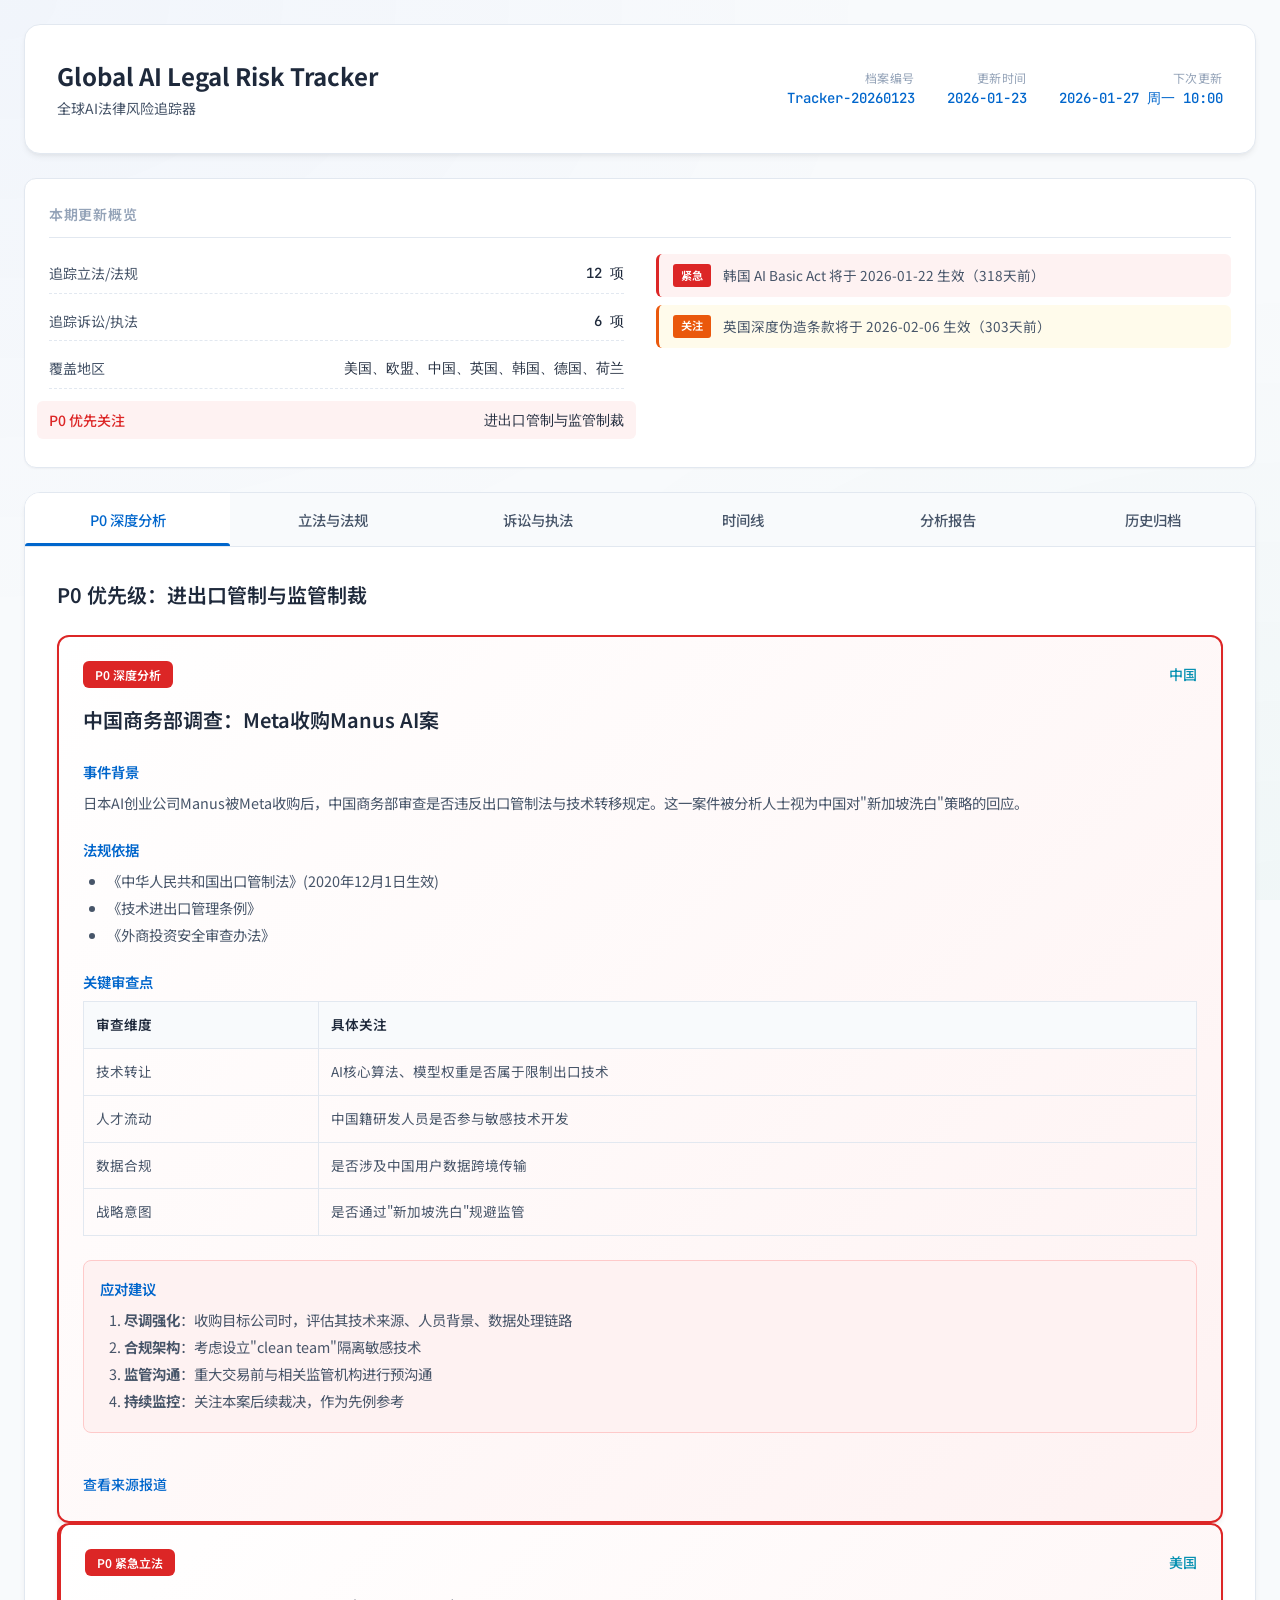
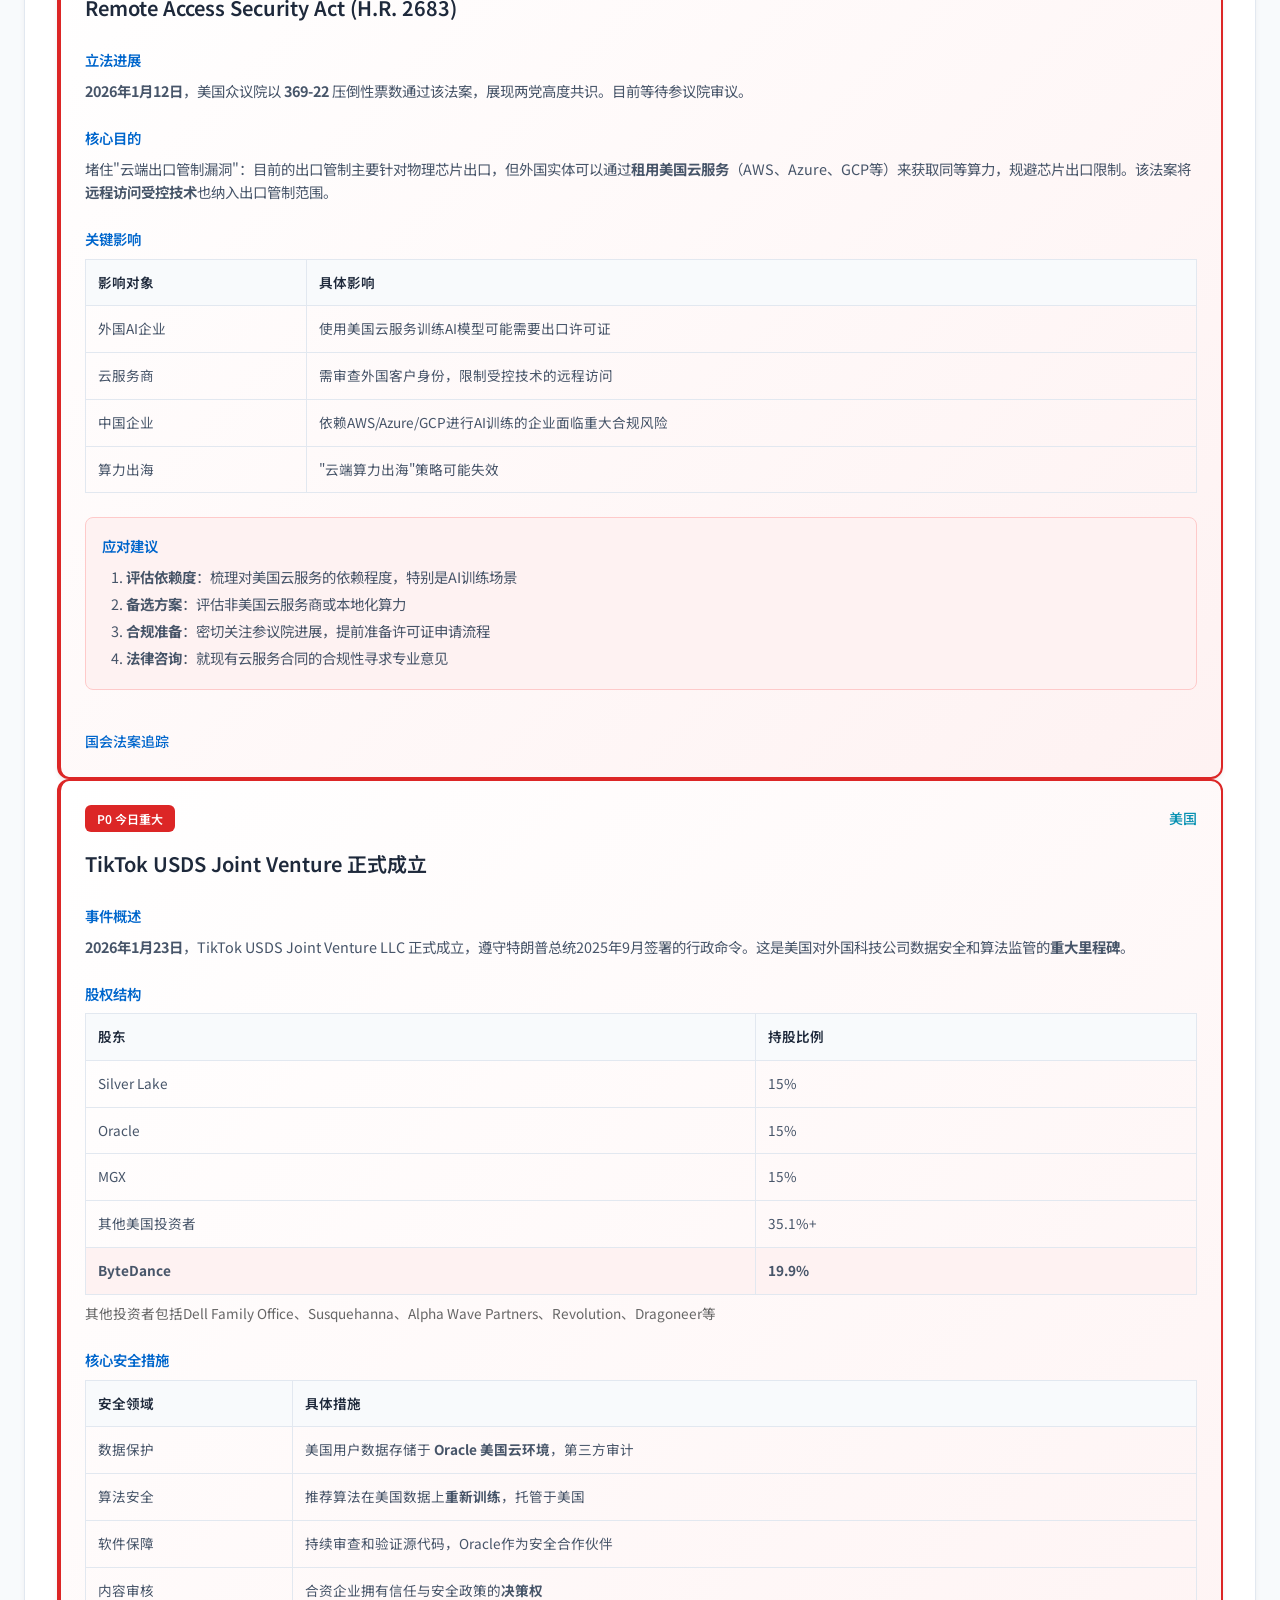
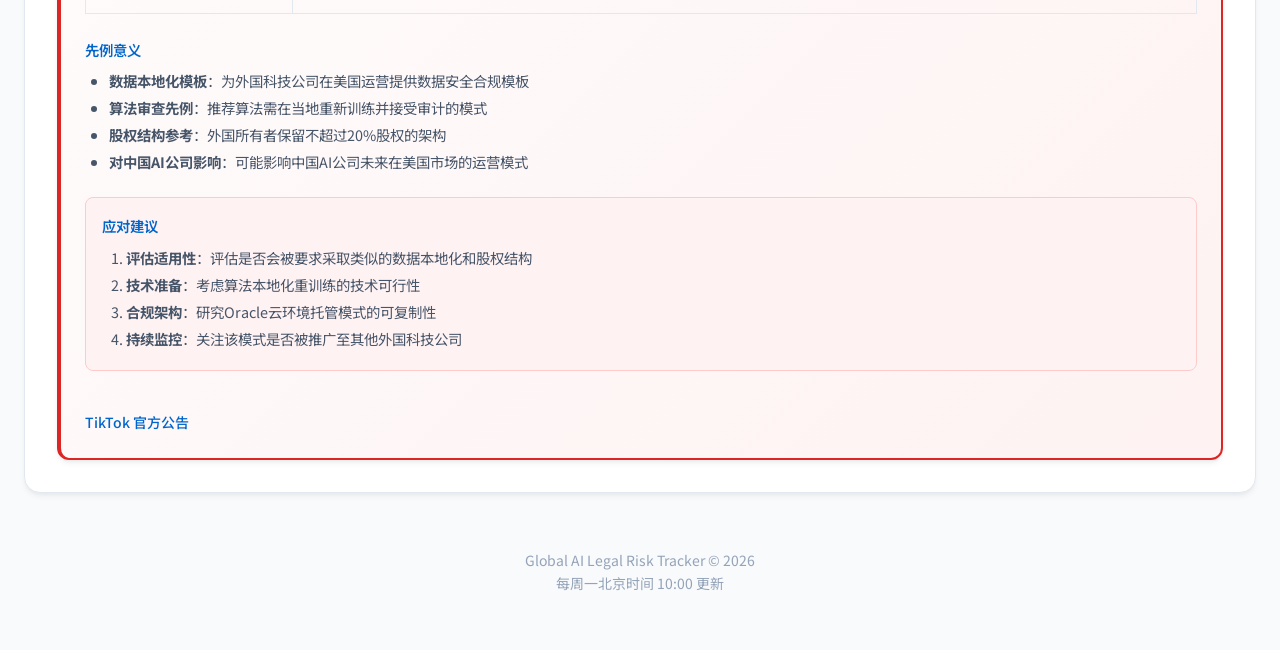
==== commit 6406b043: "Add files via upload update 0123" ====
--- a/index.html
+++ b/index.html
@@ -22,15 +22,15 @@
                 <div class="header-info">
                     <div class="tracker-id">
                         <span class="label">档案编号</span>
-                        <span class="value">Tracker-20260119</span>
+                        <span class="value">Tracker-20260123</span>
                     </div>
                     <div class="update-time">
                         <span class="label">更新时间</span>
-                        <span class="value">2026-01-19</span>
+                        <span class="value">2026-01-23</span>
                     </div>
                     <div class="next-update">
                         <span class="label">下次更新</span>
-                        <span class="value">2026-01-26 周日 20:00</span>
+                        <span class="value">2026-01-27 周一 10:00</span>
                     </div>
                 </div>
             </div>
@@ -42,15 +42,15 @@
                 <div class="overview-stats">
                     <div class="overview-item">
                         <span class="overview-label">追踪立法/法规</span>
-                        <span class="overview-value">6 项</span>
+                        <span class="overview-value">12 项</span>
                     </div>
                     <div class="overview-item">
                         <span class="overview-label">追踪诉讼/执法</span>
-                        <span class="overview-value">5 项</span>
+                        <span class="overview-value">6 项</span>
                     </div>
                     <div class="overview-item">
                         <span class="overview-label">覆盖地区</span>
-                        <span class="overview-value">美国、欧盟、中国、英国、韩国、德国</span>
+                        <span class="overview-value">美国、欧盟、中国、英国、韩国、德国、荷兰</span>
                     </div>
                     <div class="overview-item highlight">
                         <span class="overview-label">P0 优先关注</span>
@@ -141,6 +141,108 @@
 
                             <a href="https://www.businessinsider.com/china-probe-meta-manus-deal-warning-us-analysts-singapore-washing-2026-1" target="_blank" class="source-link">查看来源报道</a>
                         </div>
+
+                        <div class="priority-card" style="border-left: 4px solid #dc2626;">
+                            <div class="priority-header">
+                                <span class="priority-badge" style="background:#dc2626;">P0 紧急立法</span>
+                                <span class="case-region">美国</span>
+                            </div>
+                            <h3 class="priority-title">Remote Access Security Act (H.R. 2683)</h3>
+                            
+                            <div class="analysis-block">
+                                <h4>立法进展</h4>
+                                <p><strong>2026年1月12日</strong>，美国众议院以 <strong>369-22</strong> 压倒性票数通过该法案，展现两党高度共识。目前等待参议院审议。</p>
+                            </div>
+
+                            <div class="analysis-block">
+                                <h4>核心目的</h4>
+                                <p>堵住"云端出口管制漏洞"：目前的出口管制主要针对物理芯片出口，但外国实体可以通过<strong>租用美国云服务</strong>（AWS、Azure、GCP等）来获取同等算力，规避芯片出口限制。该法案将<strong>远程访问受控技术</strong>也纳入出口管制范围。</p>
+                            </div>
+
+                            <div class="analysis-block">
+                                <h4>关键影响</h4>
+                                <table class="analysis-table">
+                                    <tr><th>影响对象</th><th>具体影响</th></tr>
+                                    <tr><td>外国AI企业</td><td>使用美国云服务训练AI模型可能需要出口许可证</td></tr>
+                                    <tr><td>云服务商</td><td>需审查外国客户身份，限制受控技术的远程访问</td></tr>
+                                    <tr><td>中国企业</td><td>依赖AWS/Azure/GCP进行AI训练的企业面临重大合规风险</td></tr>
+                                    <tr><td>算力出海</td><td>"云端算力出海"策略可能失效</td></tr>
+                                </table>
+                            </div>
+
+                            <div class="analysis-block recommendations">
+                                <h4>应对建议</h4>
+                                <ol>
+                                    <li><strong>评估依赖度</strong>：梳理对美国云服务的依赖程度，特别是AI训练场景</li>
+                                    <li><strong>备选方案</strong>：评估非美国云服务商或本地化算力</li>
+                                    <li><strong>合规准备</strong>：密切关注参议院进展，提前准备许可证申请流程</li>
+                                    <li><strong>法律咨询</strong>：就现有云服务合同的合规性寻求专业意见</li>
+                                </ol>
+                            </div>
+
+                            <div style="display:flex;gap:0.75rem;flex-wrap:wrap;margin-top:1rem;">
+                                <a href="https://www.congress.gov/bill/119th-congress/house-bill/2683" target="_blank" class="source-link">国会法案追踪</a>
+                            </div>
+                        </div>
+
+                        <div class="priority-card p0" style="border-left: 4px solid #dc2626;">
+                            <div class="priority-header">
+                                <span class="priority-badge" style="background:#dc2626;">P0 今日重大</span>
+                                <span class="case-region">美国</span>
+                            </div>
+                            <h3 class="priority-title">TikTok USDS Joint Venture 正式成立</h3>
+                            
+                            <div class="analysis-block">
+                                <h4>事件概述</h4>
+                                <p><strong>2026年1月23日</strong>，TikTok USDS Joint Venture LLC 正式成立，遵守特朗普总统2025年9月签署的行政命令。这是美国对外国科技公司数据安全和算法监管的<strong>重大里程碑</strong>。</p>
+                            </div>
+
+                            <div class="analysis-block">
+                                <h4>股权结构</h4>
+                                <table class="analysis-table">
+                                    <tr><th>股东</th><th>持股比例</th></tr>
+                                    <tr><td>Silver Lake</td><td>15%</td></tr>
+                                    <tr><td>Oracle</td><td>15%</td></tr>
+                                    <tr><td>MGX</td><td>15%</td></tr>
+                                    <tr><td>其他美国投资者</td><td>35.1%+</td></tr>
+                                    <tr style="background:#fef2f2;"><td><strong>ByteDance</strong></td><td><strong>19.9%</strong></td></tr>
+                                </table>
+                                <p style="font-size:0.85rem;color:#666;margin-top:0.5rem;">其他投资者包括Dell Family Office、Susquehanna、Alpha Wave Partners、Revolution、Dragoneer等</p>
+                            </div>
+
+                            <div class="analysis-block">
+                                <h4>核心安全措施</h4>
+                                <table class="analysis-table">
+                                    <tr><th>安全领域</th><th>具体措施</th></tr>
+                                    <tr><td>数据保护</td><td>美国用户数据存储于 <strong>Oracle 美国云环境</strong>，第三方审计</td></tr>
+                                    <tr><td>算法安全</td><td>推荐算法在美国数据上<strong>重新训练</strong>，托管于美国</td></tr>
+                                    <tr><td>软件保障</td><td>持续审查和验证源代码，Oracle作为安全合作伙伴</td></tr>
+                                    <tr><td>内容审核</td><td>合资企业拥有信任与安全政策的<strong>决策权</strong></td></tr>
+                                </table>
+                            </div>
+
+                            <div class="analysis-block">
+                                <h4>先例意义</h4>
+                                <ul>
+                                    <li><strong>数据本地化模板</strong>：为外国科技公司在美国运营提供数据安全合规模板</li>
+                                    <li><strong>算法审查先例</strong>：推荐算法需在当地重新训练并接受审计的模式</li>
+                                    <li><strong>股权结构参考</strong>：外国所有者保留不超过20%股权的架构</li>
+                                    <li><strong>对中国AI公司影响</strong>：可能影响中国AI公司未来在美国市场的运营模式</li>
+                                </ul>
+                            </div>
+
+                            <div class="analysis-block recommendations">
+                                <h4>应对建议</h4>
+                                <ol>
+                                    <li><strong>评估适用性</strong>：评估是否会被要求采取类似的数据本地化和股权结构</li>
+                                    <li><strong>技术准备</strong>：考虑算法本地化重训练的技术可行性</li>
+                                    <li><strong>合规架构</strong>：研究Oracle云环境托管模式的可复制性</li>
+                                    <li><strong>持续监控</strong>：关注该模式是否被推广至其他外国科技公司</li>
+                                </ol>
+                            </div>
+
+                            <a href="https://newsroom.tiktok.com/announcement-from-the-new-tiktok-usds-joint-venture-llc" target="_blank" class="source-link">TikTok 官方公告</a>
+                        </div>
                     </div>
                 </div>
 
@@ -161,6 +263,13 @@
                                 <span class="timeline-region">美国</span>
                             </div>
                         </div>
+                        <div class="timeline-item past" style="border-left:3px solid #dc2626;">
+                            <span class="timeline-date">2026-01-12</span>
+                            <div class="timeline-content" style="border-color:#dc2626;background:#fef2f2;">
+                                <h4>【P0】Remote Access Security Act 众议院通过</h4>
+                                <span class="timeline-region">美国 369-22票</span>
+                            </div>
+                        </div>
                         <div class="timeline-item past">
                             <span class="timeline-date">2026-01-16</span>
                             <div class="timeline-content">
@@ -169,24 +278,31 @@
                             </div>
                         </div>
                         <div class="timeline-item past">
-                            <span class="timeline-date">2026-01-19</span>
+                            <span class="timeline-date">2026-01-22</span>
+                            <div class="timeline-content">
+                                <h4>韩国AI Basic Act生效（今日）</h4>
+                                <span class="timeline-region">韩国</span>
+                            </div>
+                        </div>
+                        <div class="timeline-item past" style="border-left:3px solid #dc2626;">
+                            <span class="timeline-date">2026-01-23</span>
+                            <div class="timeline-content" style="border-color:#dc2626;background:#fef2f2;">
+                                <h4>【P0】TikTok USDS Joint Venture 成立</h4>
+                                <span class="timeline-region">美国 数据安全里程碑</span>
+                            </div>
+                        </div>
+                        <div class="timeline-item past">
+                            <span class="timeline-date">2026-01-23</span>
                             <div class="timeline-content">
                                 <h4>本期报告发布</h4>
                                 <span class="timeline-region">内部</span>
                             </div>
                         </div>
-                        <div class="timeline-item upcoming critical">
-                            <span class="timeline-date">2026-01-22</span>
-                            <div class="timeline-content">
-                                <h4>韩国AI Basic Act生效（3天后）</h4>
-                                <span class="timeline-region">韩国</span>
-                            </div>
-                        </div>
                         <div class="timeline-item upcoming">
-                            <span class="timeline-date">2026-01-26</span>
+                            <span class="timeline-date">2026-01-27</span>
                             <div class="timeline-content">
                                 <h4>下次Tracker更新</h4>
-                                <span class="timeline-region">内部</span>
+                                <span class="timeline-region">内部 周一10:00</span>
                             </div>
                         </div>
                         <div class="timeline-item future">
@@ -204,90 +320,155 @@
                         <h2 class="section-title">本周分析报告</h2>
                         
                         <div class="report-meta">
-                            <span>报告日期：2026年1月19日</span>
-                            <span>档案编号：Tracker-20260119</span>
+                            <span>报告日期：2026年1月23日</span>
+                            <span>档案编号：Tracker-20260123</span>
                         </div>
 
                         <div class="report-section highlight-section">
-                            <h3>本周重点</h3>
+                            <h3>P0 重点事件</h3>
                             
                             <div class="highlight-item critical">
                                 <div class="highlight-header">
                                     <div class="highlight-title-row">
-                                        <span class="highlight-badge">紧急</span>
-                                        <h4>韩国 AI Basic Act 生效</h4>
-                                    </div>
-                                    <span class="highlight-date">2026-01-22（3天后）</span>
+                                        <span class="highlight-badge" style="background:#dc2626;">P0 今日重大</span>
+                                        <h4>TikTok USDS Joint Venture 成立</h4>
+                                    </div>
+                                    <span class="highlight-date">2026-01-23 今日正式成立</span>
                                 </div>
                                 
                                 <div class="highlight-analysis">
-                                    <p class="highlight-summary">亚洲首个全面性AI法律框架即将正式实施，对在韩运营的AI企业具有直接合规影响。</p>
+                                    <p class="highlight-summary">TikTok USDS Joint Venture LLC 正式成立，遵守特朗普总统2025年9月签署的行政命令。美国投资者多数持股（Silver Lake、Oracle、MGX各15%），ByteDance保留19.9%。这是美国对外国科技公司数据安全监管的重大里程碑。</p>
                                     
                                     <div class="analysis-detail">
-                                        <h5>核心要求</h5>
+                                        <h5>核心安全措施</h5>
                                         <ul>
-                                            <li><strong>高影响力AI系统</strong>：需进行风险评估、持续监测社会影响</li>
-                                            <li><strong>透明度披露</strong>：向用户披露AI系统的能力和限制</li>
-                                            <li><strong>AI内容标识</strong>：AI生成内容须添加水印或标签</li>
-                                            <li><strong>文档保存</strong>：保留开发和部署相关记录</li>
+                                            <li><strong>数据保护</strong>：美国用户数据存储于Oracle美国云环境，第三方审计</li>
+                                            <li><strong>算法安全</strong>：推荐算法在美国数据上重新训练并托管于美国</li>
+                                            <li><strong>内容审核</strong>：合资企业拥有信任与安全政策的决策权</li>
                                         </ul>
                                         
-                                        <h5>合规准备建议</h5>
+                                        <h5>先例意义</h5>
+                                        <ul>
+                                            <li>为外国科技公司在美国运营提供数据本地化合规模板</li>
+                                            <li>推荐算法需在当地重新训练并接受审计的先例</li>
+                                            <li>可能影响中国AI公司未来在美国市场的运营模式</li>
+                                        </ul>
+                                    </div>
+                                    
+                                    <div class="highlight-links">
+                                        <a href="https://newsroom.tiktok.com/announcement-from-the-new-tiktok-usds-joint-venture-llc" target="_blank" rel="noopener">TikTok 官方公告</a>
+                                    </div>
+                                </div>
+                            </div>
+
+                            <div class="highlight-item critical">
+                                <div class="highlight-header">
+                                    <div class="highlight-title-row">
+                                        <span class="highlight-badge" style="background:#dc2626;">P0 紧急</span>
+                                        <h4>Remote Access Security Act (H.R. 2683)</h4>
+                                    </div>
+                                    <span class="highlight-date">2026-01-12 众议院通过，等待参议院</span>
+                                </div>
+                                
+                                <div class="highlight-analysis">
+                                    <p class="highlight-summary">美国众议院以369-22压倒性票数通过，堵住"云端出口管制漏洞"，将远程访问受控技术纳入出口管制范围。</p>
+                                    
+                                    <div class="analysis-detail">
+                                        <h5>核心影响</h5>
+                                        <ul>
+                                            <li><strong>云服务算力管制</strong>：外国人远程访问美国云服务中的受控技术（包括AI算力）需要出口许可证</li>
+                                            <li><strong>堵住规避漏洞</strong>：此前外国实体可通过租用AWS/Azure/GCP规避芯片出口限制</li>
+                                            <li><strong>两党高度共识</strong>：369-22票显示该法案获得广泛支持，参议院通过可能性高</li>
+                                        </ul>
+                                        
+                                        <h5>受影响企业</h5>
+                                        <ul>
+                                            <li>依赖美国云服务进行AI训练的中国企业</li>
+                                            <li>通过"云端出海"策略获取算力的企业</li>
+                                            <li>AWS、Azure、GCP等云服务商（需加强客户审查）</li>
+                                        </ul>
+                                        
+                                        <h5>应对建议</h5>
                                         <ol>
-                                            <li>评估是否有"高影响力AI系统"在韩国运营</li>
-                                            <li>准备风险评估文档和透明度披露材料</li>
-                                            <li>实施AI内容水印/标签机制</li>
-                                            <li>关注韩国国家AI委员会发布的官方指南</li>
+                                            <li>立即评估对美国云服务的依赖程度</li>
+                                            <li>制定备选算力来源方案</li>
+                                            <li>密切关注参议院审议进展</li>
+                                            <li>咨询出口管制专业律师</li>
                                         </ol>
+                                    </div>
+                                    
+                                    <div class="highlight-links">
+                                        <a href="https://www.congress.gov/bill/119th-congress/house-bill/2683" target="_blank" rel="noopener">国会法案追踪</a>
+                                    </div>
+                                </div>
+                            </div>
+
+                            <div class="highlight-item critical">
+                                <div class="highlight-header">
+                                    <div class="highlight-title-row">
+                                        <span class="highlight-badge" style="background:#dc2626;">P0 进行中</span>
+                                        <h4>中国商务部调查：Meta收购Manus AI案</h4>
+                                    </div>
+                                    <span class="highlight-date">调查进行中</span>
+                                </div>
+                                
+                                <div class="highlight-analysis">
+                                    <p class="highlight-summary">中国监管机构审查Meta收购日本AI公司Manus是否违反出口管制法，被视为对"新加坡洗白"策略的警告。</p>
+                                    
+                                    <div class="analysis-detail">
+                                        <h5>审查重点</h5>
+                                        <ul>
+                                            <li><strong>技术转让</strong>：AI核心算法、模型权重是否属于限制出口技术</li>
+                                            <li><strong>人才流动</strong>：中国籍研发人员是否参与敏感技术开发</li>
+                                            <li><strong>规避行为</strong>：是否通过"新加坡洗白"规避中国监管</li>
+                                        </ul>
                                         
-                                        <h5>宽限期说明</h5>
-                                        <p>法案设有至少一年宽限期，初期以指导、咨询为主，但建议尽早启动合规准备以避免后续被动。</p>
+                                        <h5>先例意义</h5>
+                                        <p>该案件结果将对未来涉及中国AI技术/人才的跨境并购产生重要示范效应。</p>
                                     </div>
                                     
                                     <div class="highlight-links">
-                                        <a href="https://aibasicact.kr/" target="_blank" rel="noopener">官方法条全文（韩英双语）</a>
-                                        <a href="https://cset.georgetown.edu/publication/south-korea-ai-law-2025/" target="_blank" rel="noopener">Georgetown CSET 英文翻译及分析</a>
-                                        <a href="https://www.trade.gov/market-intelligence/south-korea-artificial-intelligence-ai-basic-act" target="_blank" rel="noopener">美国商务部市场分析</a>
-                                    </div>
-                                </div>
-                            </div>
-
+                                        <a href="https://www.businessinsider.com/china-probe-meta-manus-deal-warning-us-analysts-singapore-washing-2026-1" target="_blank" rel="noopener">查看来源报道</a>
+                                    </div>
+                                </div>
+                            </div>
+                        </div>
+
+                        <div class="report-section highlight-section">
+                            <h3>本周其他重点</h3>
+                            
                             <div class="highlight-item high">
                                 <div class="highlight-header">
                                     <div class="highlight-title-row">
-                                        <span class="highlight-badge warning">高优先级</span>
-                                        <h4>英国 Data (Use and Access) Act 深度伪造条款生效</h4>
-                                    </div>
-                                    <span class="highlight-date">2026-02-06（18天后）</span>
+                                        <span class="highlight-badge warning">今日生效</span>
+                                        <h4>韩国 AI Basic Act</h4>
+                                    </div>
+                                    <span class="highlight-date">2026-01-22</span>
                                 </div>
                                 
                                 <div class="highlight-analysis">
-                                    <p class="highlight-summary">创造或请求非自愿AI深度伪造裸露图像将构成刑事犯罪，平台可能面临最高全球营收10%的罚款。</p>
-                                    
-                                    <div class="analysis-detail">
-                                        <h5>核心要求</h5>
-                                        <ul>
-                                            <li><strong>刑事化</strong>：创造或请求非自愿AI深度伪造裸露图像设为刑事犯罪</li>
-                                            <li><strong>平台责任</strong>：纳入Online Safety Act优先罪行，平台需主动审核</li>
-                                            <li><strong>执法权限</strong>：Ofcom可对违规平台处以最高全球营收10%的罚款</li>
-                                        </ul>
-                                        
-                                        <h5>合规准备建议</h5>
-                                        <ol>
-                                            <li>审查AI图像生成功能的安全防护机制</li>
-                                            <li>实施真实人物/未成年人检测和拦截</li>
-                                            <li>考虑对英国用户实施地理限制（geofencing）</li>
-                                            <li>建立用户举报和内容下架快速响应机制</li>
-                                        </ol>
-                                        
-                                        <h5>关联案件</h5>
-                                        <p>Ofcom正在调查xAI的Grok工具生成非自愿性图像事件，该案件进展将直接影响法案执行力度的预期。</p>
-                                    </div>
+                                    <p class="highlight-summary">亚洲首个全面性AI法律框架今日正式生效，高影响力AI系统需风险评估，AI内容须添加水印。</p>
+                                    
+                                    <div class="highlight-links">
+                                        <a href="https://aibasicact.kr/" target="_blank" rel="noopener">官方法条全文</a>
+                                    </div>
+                                </div>
+                            </div>
+
+                            <div class="highlight-item high">
+                                <div class="highlight-header">
+                                    <div class="highlight-title-row">
+                                        <span class="highlight-badge warning">15天后</span>
+                                        <h4>英国深度伪造条款生效</h4>
+                                    </div>
+                                    <span class="highlight-date">2026-02-06</span>
+                                </div>
+                                
+                                <div class="highlight-analysis">
+                                    <p class="highlight-summary">创造非自愿AI深度伪造裸露图像将构成刑事犯罪，平台可能面临最高全球营收10%的罚款。</p>
                                     
                                     <div class="highlight-links">
                                         <a href="https://bills.parliament.uk/bills/3825" target="_blank" rel="noopener">英国议会法案页面</a>
-                                        <a href="https://www.legislation.gov.uk/ukpga/2023/50/contents/enacted" target="_blank" rel="noopener">Online Safety Act 2023 全文</a>
-                                        <a href="https://www.ofcom.org.uk/" target="_blank" rel="noopener">Ofcom 官方网站</a>
                                     </div>
                                 </div>
                             </div>
@@ -420,8 +601,8 @@
                         </div>
 
                         <div class="report-footer">
-                            <p>报告生成时间：2026-01-19 20:00 北京时间</p>
-                            <p>下次更新：2026-01-26 (周日) 20:00-22:00 北京时间</p>
+                            <p>报告生成时间：2026-01-23 北京时间</p>
+                            <p>下次更新：2026-01-27 (周一) 10:00 北京时间</p>
                         </div>
                     </div>
                 </div>
@@ -436,15 +617,15 @@
                             <table class="schedule-table">
                                 <tr>
                                     <td>定期检索</td>
-                                    <td>每周日 20:00 北京时间</td>
+                                    <td>每周一 10:00 北京时间</td>
                                 </tr>
                                 <tr>
                                     <td>交付截止</td>
-                                    <td>每周日 22:00 北京时间</td>
+                                    <td>每周一 12:00 北京时间</td>
                                 </tr>
                                 <tr>
                                     <td>下次更新</td>
-                                    <td>2026-01-26（周日）</td>
+                                    <td>2026-01-27（周一）</td>
                                 </tr>
                             </table>
                         </div>
@@ -472,7 +653,7 @@
 
         <footer class="footer">
             <p>Global AI Legal Risk Tracker © 2026</p>
-            <p>每周日北京时间 20:00-22:00 更新</p>
+            <p>每周一北京时间 10:00 更新</p>
         </footer>
     </div>
 
--- a/styles.css
+++ b/styles.css
@@ -68,23 +68,31 @@
 }
 
 :root {
-    --bg-primary: #faf8f5;
+    /* DataGuidance 风格配色 */
+    --bg-primary: #f8fafc;
     --bg-secondary: #ffffff;
     --bg-card: #ffffff;
-    --text-primary: #1a1a2e;
-    --text-secondary: #4a5568;
-    --text-muted: #718096;
-    --accent-blue: #2563eb;
+    --text-primary: #1e293b;
+    --text-secondary: #475569;
+    --text-muted: #94a3b8;
+    --accent-blue: #0066cc;
+    --accent-light-blue: #e0f2fe;
     --accent-cyan: #0891b2;
-    --accent-emerald: #059669;
-    --accent-amber: #d97706;
+    --accent-emerald: #16a34a;
+    --accent-light-emerald: #dcfce7;
+    --accent-amber: #ea580c;
+    --accent-light-amber: #ffedd5;
     --accent-rose: #dc2626;
+    --accent-light-rose: #fee2e2;
     --border-color: #e2e8f0;
-    --shadow-sm: 0 1px 2px rgba(0, 0, 0, 0.05);
-    --shadow-md: 0 4px 6px -1px rgba(0, 0, 0, 0.1), 0 2px 4px -1px rgba(0, 0, 0, 0.06);
-    --shadow-lg: 0 10px 15px -3px rgba(0, 0, 0, 0.1), 0 4px 6px -2px rgba(0, 0, 0, 0.05);
+    --shadow-sm: 0 1px 2px rgba(0, 0, 0, 0.04);
+    --shadow-md: 0 4px 6px -1px rgba(0, 0, 0, 0.06), 0 2px 4px -1px rgba(0, 0, 0, 0.04);
+    --shadow-lg: 0 10px 15px -3px rgba(0, 0, 0, 0.08), 0 4px 6px -2px rgba(0, 0, 0, 0.03);
     --font-sans: 'Noto Sans SC', -apple-system, BlinkMacSystemFont, sans-serif;
     --font-mono: 'JetBrains Mono', 'SF Mono', monospace;
+    --radius-sm: 4px;
+    --radius-md: 8px;
+    --radius-lg: 12px;
 }
 
 * { box-sizing: border-box; margin: 0; padding: 0; }
@@ -291,31 +299,53 @@
 .source-link:hover { color: var(--accent-cyan); text-decoration: underline; }
 
 .cards-grid { display: grid; grid-template-columns: repeat(auto-fill, minmax(350px, 1fr)); gap: 1.5rem; }
+/* DataGuidance 风格卡片 */
 .leg-card, .lit-card {
     background: var(--bg-card);
     border: 1px solid var(--border-color);
-    border-radius: 12px;
-    padding: 1.5rem;
+    border-radius: var(--radius-lg);
+    padding: 1.25rem 1.5rem;
     cursor: pointer;
-    transition: all 0.2s ease;
+    transition: all 0.15s ease;
     box-shadow: var(--shadow-sm);
+    position: relative;
 }
 .leg-card:hover, .lit-card:hover { 
     border-color: var(--accent-blue); 
-    box-shadow: var(--shadow-lg); 
-    transform: translateY(-3px); 
-}
-.card-header { display: flex; justify-content: space-between; align-items: center; margin-bottom: 1rem; }
-.card-region { font-size: 0.75rem; color: var(--accent-cyan); background: #ecfeff; padding: 0.25rem 0.75rem; border-radius: 6px; font-weight: 500; }
-.card-status { font-size: 0.7rem; padding: 0.25rem 0.75rem; border-radius: 6px; font-weight: 500; }
-.card-status.effective { color: var(--accent-emerald); background: #d1fae5; }
-.card-status.pending { color: var(--accent-amber); background: #fef3c7; }
+    box-shadow: var(--shadow-md); 
+    transform: translateY(-2px); 
+}
+.leg-card::before, .lit-card::before {
+    content: '';
+    position: absolute;
+    left: 0;
+    top: 0;
+    bottom: 0;
+    width: 4px;
+    background: var(--accent-blue);
+    border-radius: var(--radius-lg) 0 0 var(--radius-lg);
+    opacity: 0;
+    transition: opacity 0.15s;
+}
+.leg-card:hover::before, .lit-card:hover::before { opacity: 1; }
+.leg-card.priority-p0, .lit-card.priority-p0 { border-left: 4px solid var(--accent-rose); }
+.leg-card.priority-p0::before, .lit-card.priority-p0::before { opacity: 1; background: var(--accent-rose); }
+.card-header { display: flex; justify-content: space-between; align-items: center; margin-bottom: 0.75rem; flex-wrap: wrap; gap: 0.5rem; }
+.card-region { font-size: 0.7rem; color: var(--accent-blue); background: var(--accent-light-blue); padding: 0.2rem 0.6rem; border-radius: var(--radius-sm); font-weight: 600; text-transform: uppercase; }
+.card-status { font-size: 0.65rem; padding: 0.2rem 0.6rem; border-radius: var(--radius-sm); font-weight: 600; text-transform: uppercase; }
+.card-status.effective { color: #166534; background: var(--accent-light-emerald); }
+.card-status.pending { color: #9a3412; background: var(--accent-light-amber); }
 .card-status.imminent { color: #fff; background: var(--accent-rose); animation: pulse 1.5s infinite; }
-.card-status.ongoing { color: var(--accent-amber); background: #fef3c7; }
-.card-status.decided { color: var(--accent-emerald); background: #d1fae5; }
+.card-status.ongoing { color: #9a3412; background: var(--accent-light-amber); }
+.card-status.decided { color: #166534; background: var(--accent-light-emerald); }
 .card-status.proposed { color: var(--text-muted); background: #f1f5f9; }
-.card-title { font-size: 1rem; font-weight: 600; margin-bottom: 0.5rem; color: var(--text-primary); }
-.card-summary { font-size: 0.875rem; color: var(--text-secondary); line-height: 1.6; }
+.card-priority { font-size: 0.6rem; font-weight: 700; padding: 0.15rem 0.45rem; border-radius: var(--radius-sm); }
+.card-priority.p0 { background: var(--accent-rose); color: white; }
+.card-title { font-size: 0.95rem; font-weight: 600; margin-bottom: 0.5rem; color: var(--text-primary); line-height: 1.4; }
+.card-summary { font-size: 0.8rem; color: var(--text-secondary); line-height: 1.6; }
+.card-date { font-size: 0.7rem; color: var(--text-muted); margin-top: 0.75rem; font-family: var(--font-mono); }
+.card-tags { display: flex; flex-wrap: wrap; gap: 0.3rem; margin-top: 0.6rem; }
+.card-tag { font-size: 0.6rem; color: var(--text-muted); background: #f1f5f9; padding: 0.15rem 0.45rem; border-radius: var(--radius-sm); }
 .card-date { margin-top: 0.75rem; font-size: 0.8rem; color: var(--text-muted); display: flex; align-items: center; gap: 0.25rem; }
 .card-click-hint { margin-top: 0.75rem; font-size: 0.75rem; color: var(--accent-blue); opacity: 0; transition: opacity 0.2s; }
 .leg-card:hover .card-click-hint, .lit-card:hover .card-click-hint { opacity: 1; }
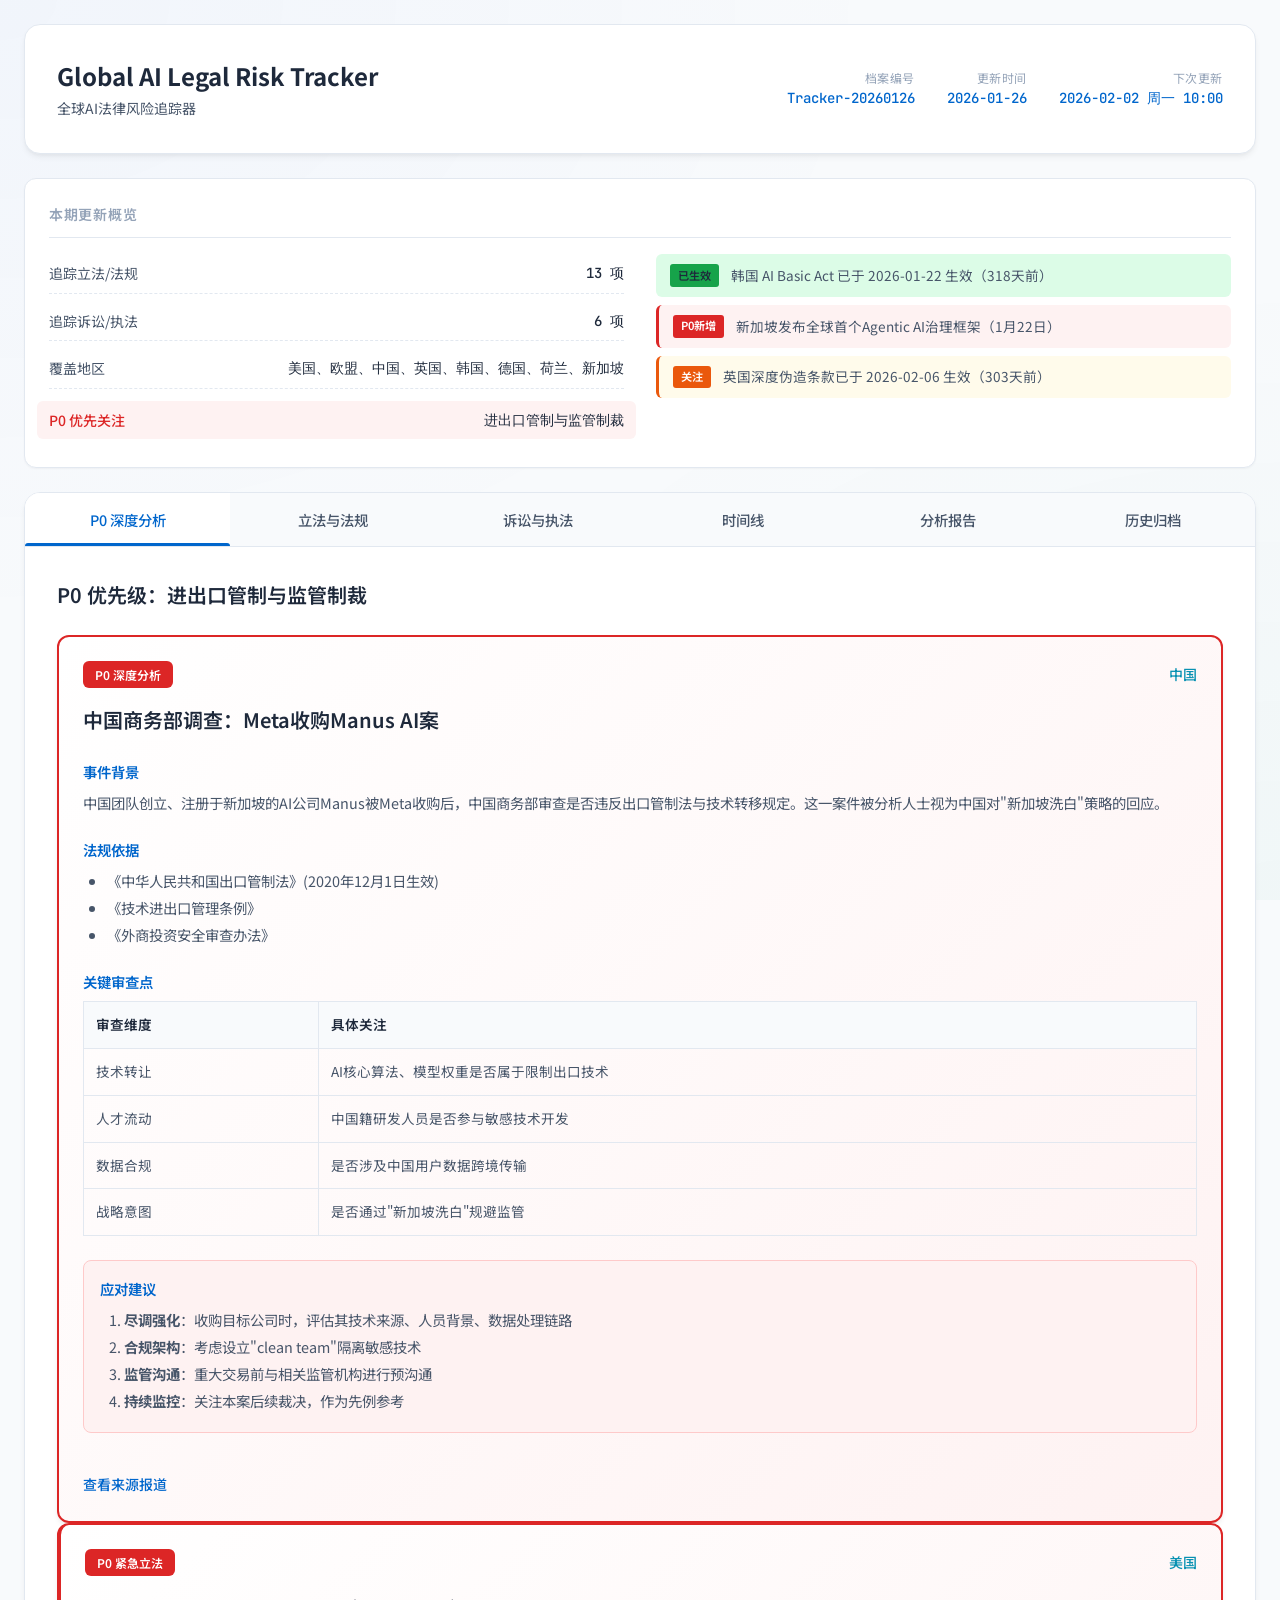
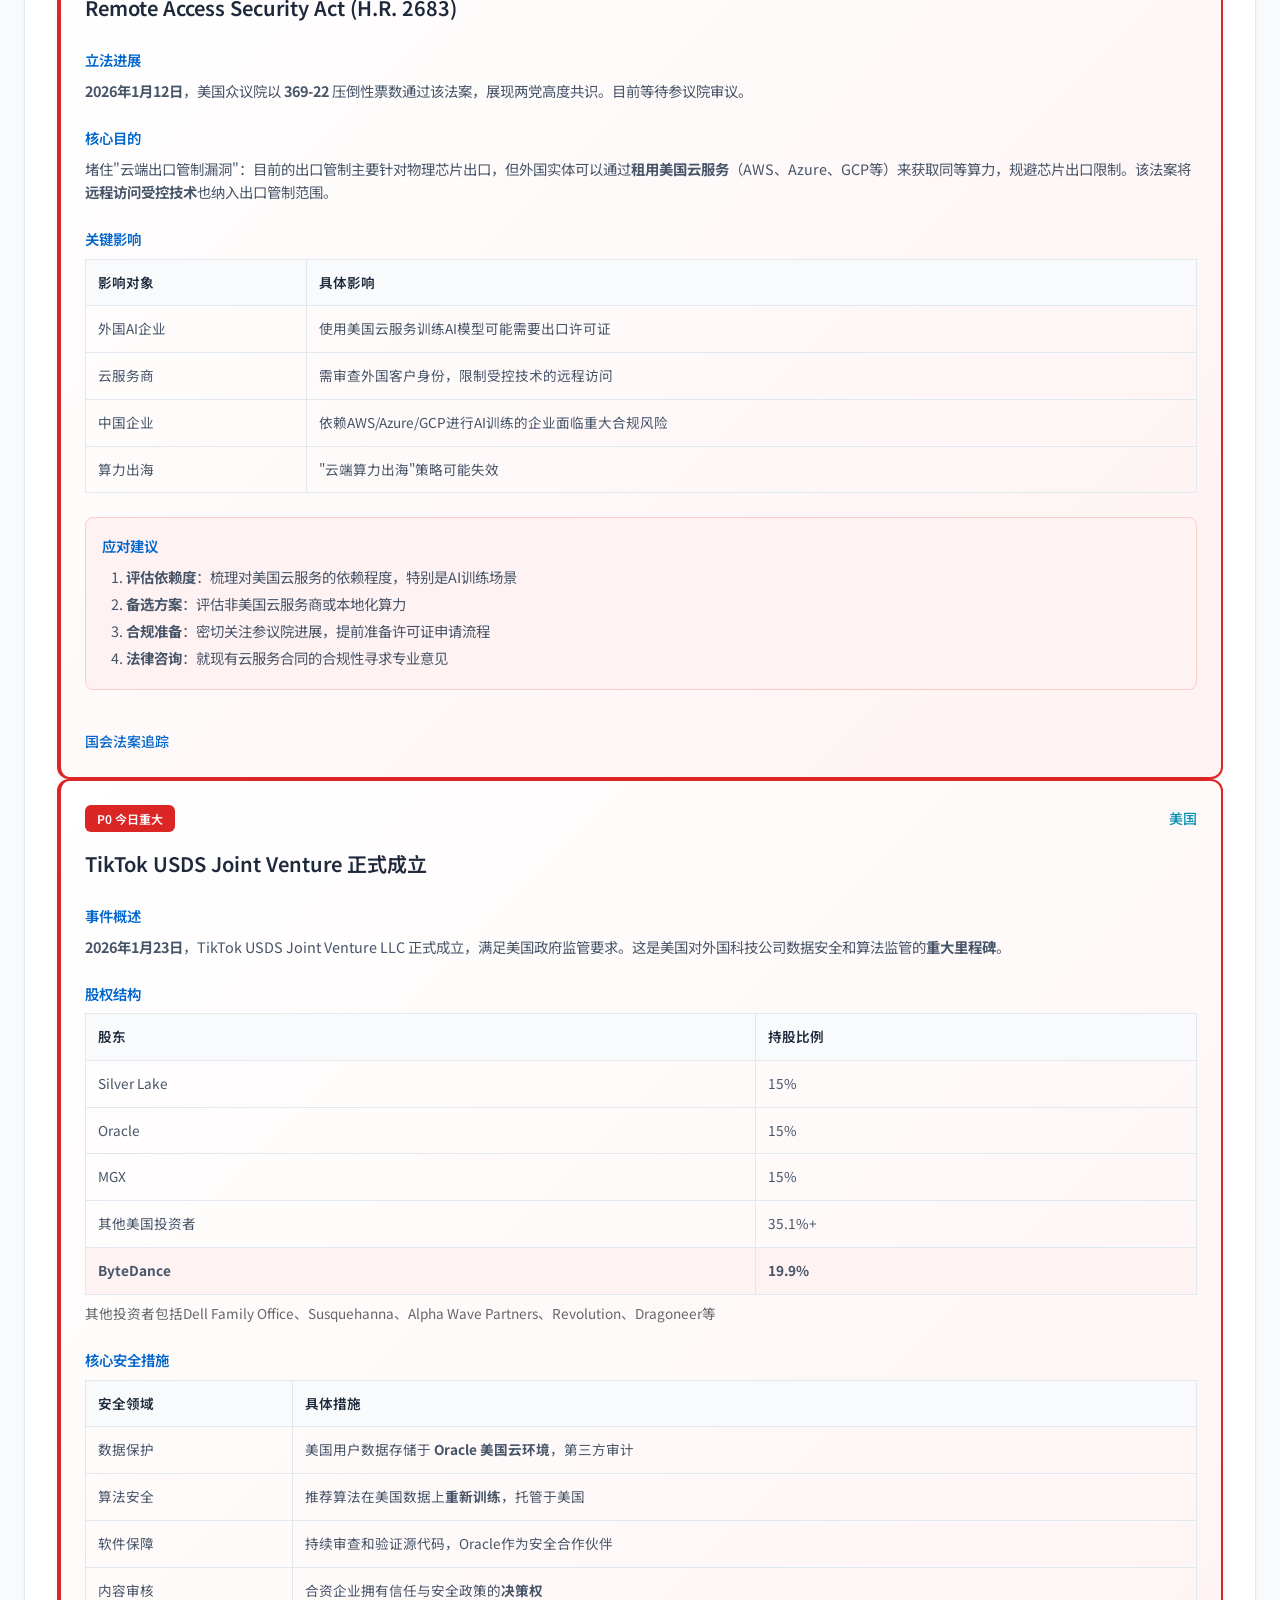
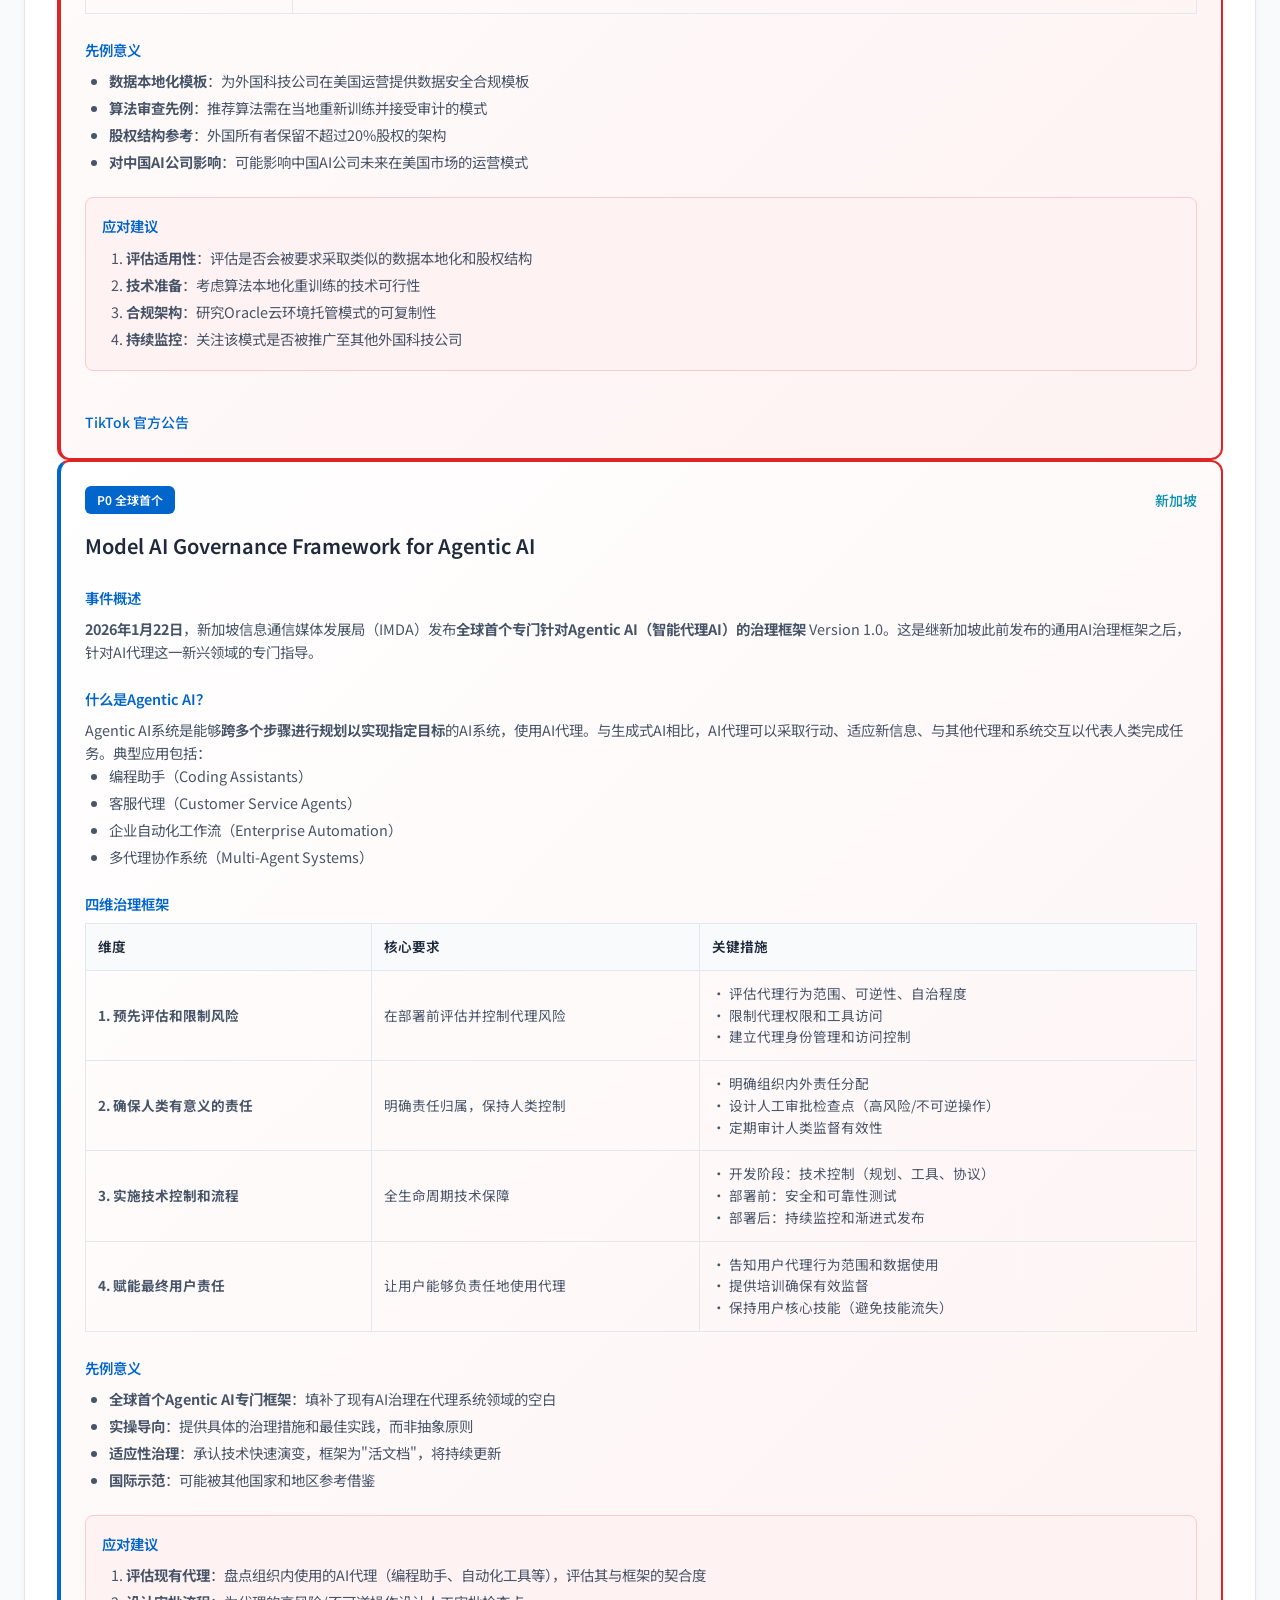
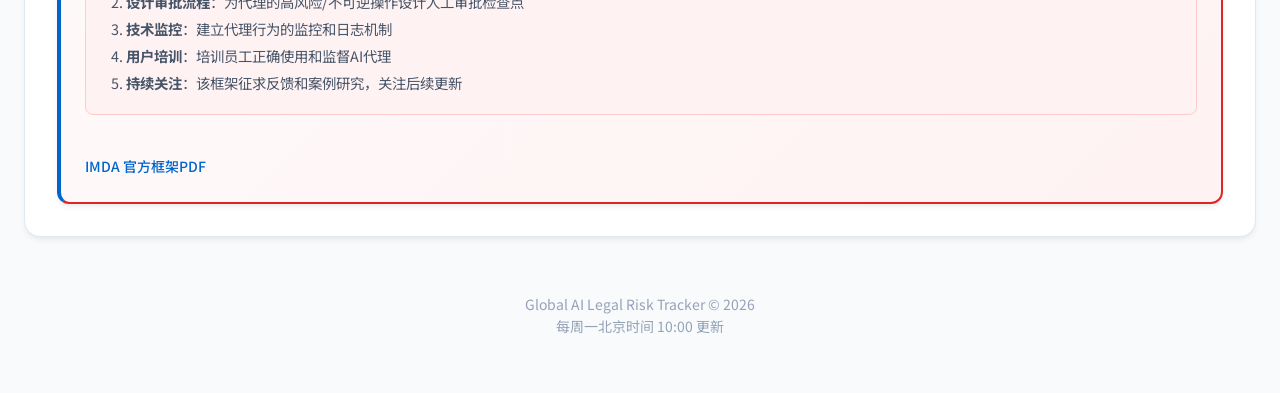
==== commit 3abbcaeb: "0123 update Added-Singapore Model AI Governance Framework for Agentic AI  design change error corr" ====
--- a/index.html
+++ b/index.html
@@ -22,15 +22,15 @@
                 <div class="header-info">
                     <div class="tracker-id">
                         <span class="label">档案编号</span>
-                        <span class="value">Tracker-20260123</span>
+                        <span class="value">Tracker-20260126</span>
                     </div>
                     <div class="update-time">
                         <span class="label">更新时间</span>
-                        <span class="value">2026-01-23</span>
+                        <span class="value">2026-01-26</span>
                     </div>
                     <div class="next-update">
                         <span class="label">下次更新</span>
-                        <span class="value">2026-01-27 周一 10:00</span>
+                        <span class="value">2026-02-02 周一 10:00</span>
                     </div>
                 </div>
             </div>
@@ -42,7 +42,7 @@
                 <div class="overview-stats">
                     <div class="overview-item">
                         <span class="overview-label">追踪立法/法规</span>
-                        <span class="overview-value">12 项</span>
+                        <span class="overview-value">13 项</span>
                     </div>
                     <div class="overview-item">
                         <span class="overview-label">追踪诉讼/执法</span>
@@ -50,7 +50,7 @@
                     </div>
                     <div class="overview-item">
                         <span class="overview-label">覆盖地区</span>
-                        <span class="overview-value">美国、欧盟、中国、英国、韩国、德国、荷兰</span>
+                        <span class="overview-value">美国、欧盟、中国、英国、韩国、德国、荷兰、新加坡</span>
                     </div>
                     <div class="overview-item highlight">
                         <span class="overview-label">P0 优先关注</span>
@@ -58,13 +58,17 @@
                     </div>
                 </div>
                 <div class="overview-alerts">
+                    <div class="overview-alert" style="background:#dcfce7;border-color:#16a34a;">
+                        <span class="alert-label" style="background:#16a34a;">已生效</span>
+                        <span class="alert-text">韩国 AI Basic Act 已于 2026-01-22 生效（4天前）</span>
+                    </div>
                     <div class="overview-alert critical">
-                        <span class="alert-label">紧急</span>
-                        <span class="alert-text">韩国 AI Basic Act 将于 2026-01-22 生效（3天后）</span>
+                        <span class="alert-label">P0新增</span>
+                        <span class="alert-text">新加坡发布全球首个Agentic AI治理框架（1月22日）</span>
                     </div>
                     <div class="overview-alert high">
                         <span class="alert-label">关注</span>
-                        <span class="alert-text">英国深度伪造条款将于 2026-02-06 生效（18天后）</span>
+                        <span class="alert-text">英国深度伪造条款将于 2026-02-06 生效（11天后）</span>
                     </div>
                 </div>
             </div>
@@ -106,7 +110,7 @@
                             
                             <div class="analysis-block">
                                 <h4>事件背景</h4>
-                                <p>日本AI创业公司Manus被Meta收购后，中国商务部审查是否违反出口管制法与技术转移规定。这一案件被分析人士视为中国对"新加坡洗白"策略的回应。</p>
+                                <p>中国团队创立、注册于新加坡的AI公司Manus被Meta收购后，中国商务部审查是否违反出口管制法与技术转移规定。这一案件被分析人士视为中国对"新加坡洗白"策略的回应。</p>
                             </div>
 
                             <div class="analysis-block">
@@ -194,7 +198,7 @@
                             
                             <div class="analysis-block">
                                 <h4>事件概述</h4>
-                                <p><strong>2026年1月23日</strong>，TikTok USDS Joint Venture LLC 正式成立，遵守特朗普总统2025年9月签署的行政命令。这是美国对外国科技公司数据安全和算法监管的<strong>重大里程碑</strong>。</p>
+                                <p><strong>2026年1月23日</strong>，TikTok USDS Joint Venture LLC 正式成立，满足美国政府监管要求。这是美国对外国科技公司数据安全和算法监管的<strong>重大里程碑</strong>。</p>
                             </div>
 
                             <div class="analysis-block">
@@ -243,6 +247,82 @@
 
                             <a href="https://newsroom.tiktok.com/announcement-from-the-new-tiktok-usds-joint-venture-llc" target="_blank" class="source-link">TikTok 官方公告</a>
                         </div>
+
+                        <div class="priority-card p0" style="border-left: 4px solid #0066cc;">
+                            <div class="priority-header">
+                                <span class="priority-badge" style="background:#0066cc;">P0 全球首个</span>
+                                <span class="case-region">新加坡</span>
+                            </div>
+                            <h3 class="priority-title">Model AI Governance Framework for Agentic AI</h3>
+                            
+                            <div class="analysis-block">
+                                <h4>事件概述</h4>
+                                <p><strong>2026年1月22日</strong>，新加坡信息通信媒体发展局（IMDA）发布<strong>全球首个专门针对Agentic AI（智能代理AI）的治理框架</strong> Version 1.0。这是继新加坡此前发布的通用AI治理框架之后，针对AI代理这一新兴领域的专门指导。</p>
+                            </div>
+
+                            <div class="analysis-block">
+                                <h4>什么是Agentic AI？</h4>
+                                <p>Agentic AI系统是能够<strong>跨多个步骤进行规划以实现指定目标</strong>的AI系统，使用AI代理。与生成式AI相比，AI代理可以采取行动、适应新信息、与其他代理和系统交互以代表人类完成任务。典型应用包括：</p>
+                                <ul>
+                                    <li>编程助手（Coding Assistants）</li>
+                                    <li>客服代理（Customer Service Agents）</li>
+                                    <li>企业自动化工作流（Enterprise Automation）</li>
+                                    <li>多代理协作系统（Multi-Agent Systems）</li>
+                                </ul>
+                            </div>
+
+                            <div class="analysis-block">
+                                <h4>四维治理框架</h4>
+                                <table class="analysis-table">
+                                    <tr><th>维度</th><th>核心要求</th><th>关键措施</th></tr>
+                                    <tr>
+                                        <td><strong>1. 预先评估和限制风险</strong></td>
+                                        <td>在部署前评估并控制代理风险</td>
+                                        <td>• 评估代理行为范围、可逆性、自治程度<br>• 限制代理权限和工具访问<br>• 建立代理身份管理和访问控制</td>
+                                    </tr>
+                                    <tr>
+                                        <td><strong>2. 确保人类有意义的责任</strong></td>
+                                        <td>明确责任归属，保持人类控制</td>
+                                        <td>• 明确组织内外责任分配<br>• 设计人工审批检查点（高风险/不可逆操作）<br>• 定期审计人类监督有效性</td>
+                                    </tr>
+                                    <tr>
+                                        <td><strong>3. 实施技术控制和流程</strong></td>
+                                        <td>全生命周期技术保障</td>
+                                        <td>• 开发阶段：技术控制（规划、工具、协议）<br>• 部署前：安全和可靠性测试<br>• 部署后：持续监控和渐进式发布</td>
+                                    </tr>
+                                    <tr>
+                                        <td><strong>4. 赋能最终用户责任</strong></td>
+                                        <td>让用户能够负责任地使用代理</td>
+                                        <td>• 告知用户代理行为范围和数据使用<br>• 提供培训确保有效监督<br>• 保持用户核心技能（避免技能流失）</td>
+                                    </tr>
+                                </table>
+                            </div>
+
+                            <div class="analysis-block">
+                                <h4>先例意义</h4>
+                                <ul>
+                                    <li><strong>全球首个Agentic AI专门框架</strong>：填补了现有AI治理在代理系统领域的空白</li>
+                                    <li><strong>实操导向</strong>：提供具体的治理措施和最佳实践，而非抽象原则</li>
+                                    <li><strong>适应性治理</strong>：承认技术快速演变，框架为"活文档"，将持续更新</li>
+                                    <li><strong>国际示范</strong>：可能被其他国家和地区参考借鉴</li>
+                                </ul>
+                            </div>
+
+                            <div class="analysis-block recommendations">
+                                <h4>应对建议</h4>
+                                <ol>
+                                    <li><strong>评估现有代理</strong>：盘点组织内使用的AI代理（编程助手、自动化工具等），评估其与框架的契合度</li>
+                                    <li><strong>设计审批流程</strong>：为代理的高风险/不可逆操作设计人工审批检查点</li>
+                                    <li><strong>技术监控</strong>：建立代理行为的监控和日志机制</li>
+                                    <li><strong>用户培训</strong>：培训员工正确使用和监督AI代理</li>
+                                    <li><strong>持续关注</strong>：该框架征求反馈和案例研究，关注后续更新</li>
+                                </ol>
+                            </div>
+
+                            <div style="display:flex;gap:0.75rem;flex-wrap:wrap;margin-top:1rem;">
+                                <a href="https://www.imda.gov.sg/-/media/imda/files/about/emerging-tech-and-research/artificial-intelligence/mgf-for-agentic-ai.pdf" target="_blank" class="source-link">IMDA 官方框架PDF</a>
+                            </div>
+                        </div>
                     </div>
                 </div>
 
@@ -271,17 +351,17 @@
                             </div>
                         </div>
                         <div class="timeline-item past">
-                            <span class="timeline-date">2026-01-16</span>
-                            <div class="timeline-content">
-                                <h4>首次Tracker报告发布</h4>
-                                <span class="timeline-region">内部</span>
-                            </div>
-                        </div>
-                        <div class="timeline-item past">
                             <span class="timeline-date">2026-01-22</span>
                             <div class="timeline-content">
-                                <h4>韩国AI Basic Act生效（今日）</h4>
+                                <h4>韩国AI Basic Act生效</h4>
                                 <span class="timeline-region">韩国</span>
+                            </div>
+                        </div>
+                        <div class="timeline-item past" style="border-left:3px solid #0066cc;">
+                            <span class="timeline-date">2026-01-22</span>
+                            <div class="timeline-content" style="border-color:#0066cc;background:#f0f9ff;">
+                                <h4>【P0】新加坡发布Agentic AI治理框架</h4>
+                                <span class="timeline-region">新加坡 全球首个</span>
                             </div>
                         </div>
                         <div class="timeline-item past" style="border-left:3px solid #dc2626;">
@@ -291,20 +371,6 @@
                                 <span class="timeline-region">美国 数据安全里程碑</span>
                             </div>
                         </div>
-                        <div class="timeline-item past">
-                            <span class="timeline-date">2026-01-23</span>
-                            <div class="timeline-content">
-                                <h4>本期报告发布</h4>
-                                <span class="timeline-region">内部</span>
-                            </div>
-                        </div>
-                        <div class="timeline-item upcoming">
-                            <span class="timeline-date">2026-01-27</span>
-                            <div class="timeline-content">
-                                <h4>下次Tracker更新</h4>
-                                <span class="timeline-region">内部 周一10:00</span>
-                            </div>
-                        </div>
                         <div class="timeline-item future">
                             <span class="timeline-date">2026-02-06</span>
                             <div class="timeline-content">
@@ -320,8 +386,8 @@
                         <h2 class="section-title">本周分析报告</h2>
                         
                         <div class="report-meta">
-                            <span>报告日期：2026年1月23日</span>
-                            <span>档案编号：Tracker-20260123</span>
+                            <span>报告日期：2026年1月26日</span>
+                            <span>档案编号：Tracker-20260126</span>
                         </div>
 
                         <div class="report-section highlight-section">
@@ -337,7 +403,7 @@
                                 </div>
                                 
                                 <div class="highlight-analysis">
-                                    <p class="highlight-summary">TikTok USDS Joint Venture LLC 正式成立，遵守特朗普总统2025年9月签署的行政命令。美国投资者多数持股（Silver Lake、Oracle、MGX各15%），ByteDance保留19.9%。这是美国对外国科技公司数据安全监管的重大里程碑。</p>
+                                    <p class="highlight-summary">TikTok USDS Joint Venture LLC 正式成立，满足美国政府监管要求。美国投资者多数持股（Silver Lake、Oracle、MGX各15%），ByteDance保留19.9%。这是美国对外国科技公司数据安全监管的重大里程碑。</p>
                                     
                                     <div class="analysis-detail">
                                         <h5>核心安全措施</h5>
@@ -413,7 +479,7 @@
                                 </div>
                                 
                                 <div class="highlight-analysis">
-                                    <p class="highlight-summary">中国监管机构审查Meta收购日本AI公司Manus是否违反出口管制法，被视为对"新加坡洗白"策略的警告。</p>
+                                    <p class="highlight-summary">中国监管机构审查Meta收购新加坡注册的中国团队AI公司Manus是否违反出口管制法，被视为对"新加坡洗白"策略的警告。</p>
                                     
                                     <div class="analysis-detail">
                                         <h5>审查重点</h5>
@@ -601,8 +667,8 @@
                         </div>
 
                         <div class="report-footer">
-                            <p>报告生成时间：2026-01-23 北京时间</p>
-                            <p>下次更新：2026-01-27 (周一) 10:00 北京时间</p>
+                            <p>报告生成时间：2026-01-26 北京时间</p>
+                            <p>下次更新：2026-02-02 (周一) 10:00 北京时间</p>
                         </div>
                     </div>
                 </div>
@@ -625,7 +691,7 @@
                                 </tr>
                                 <tr>
                                     <td>下次更新</td>
-                                    <td>2026-01-27（周一）</td>
+                                    <td>2026-02-02（周一）</td>
                                 </tr>
                             </table>
                         </div>
@@ -638,12 +704,13 @@
                         <div class="archives-structure">
                             <h3>归档目录结构</h3>
                             <pre class="structure-code">archives/
-├── 2026-01-19/
+├── 2026-01-26/
+│   ├── index.html   # 带样式的报告页面
 │   ├── report.md    # 分析报告（Markdown格式）
 │   └── data.json    # 结构化数据
+├── 2026-01-23/
+├── 2026-01-19/
 ├── 2026-01-16/
-│   ├── report.md
-│   └── data.json
 └── ...（按日期递增）</pre>
                         </div>
                     </div>
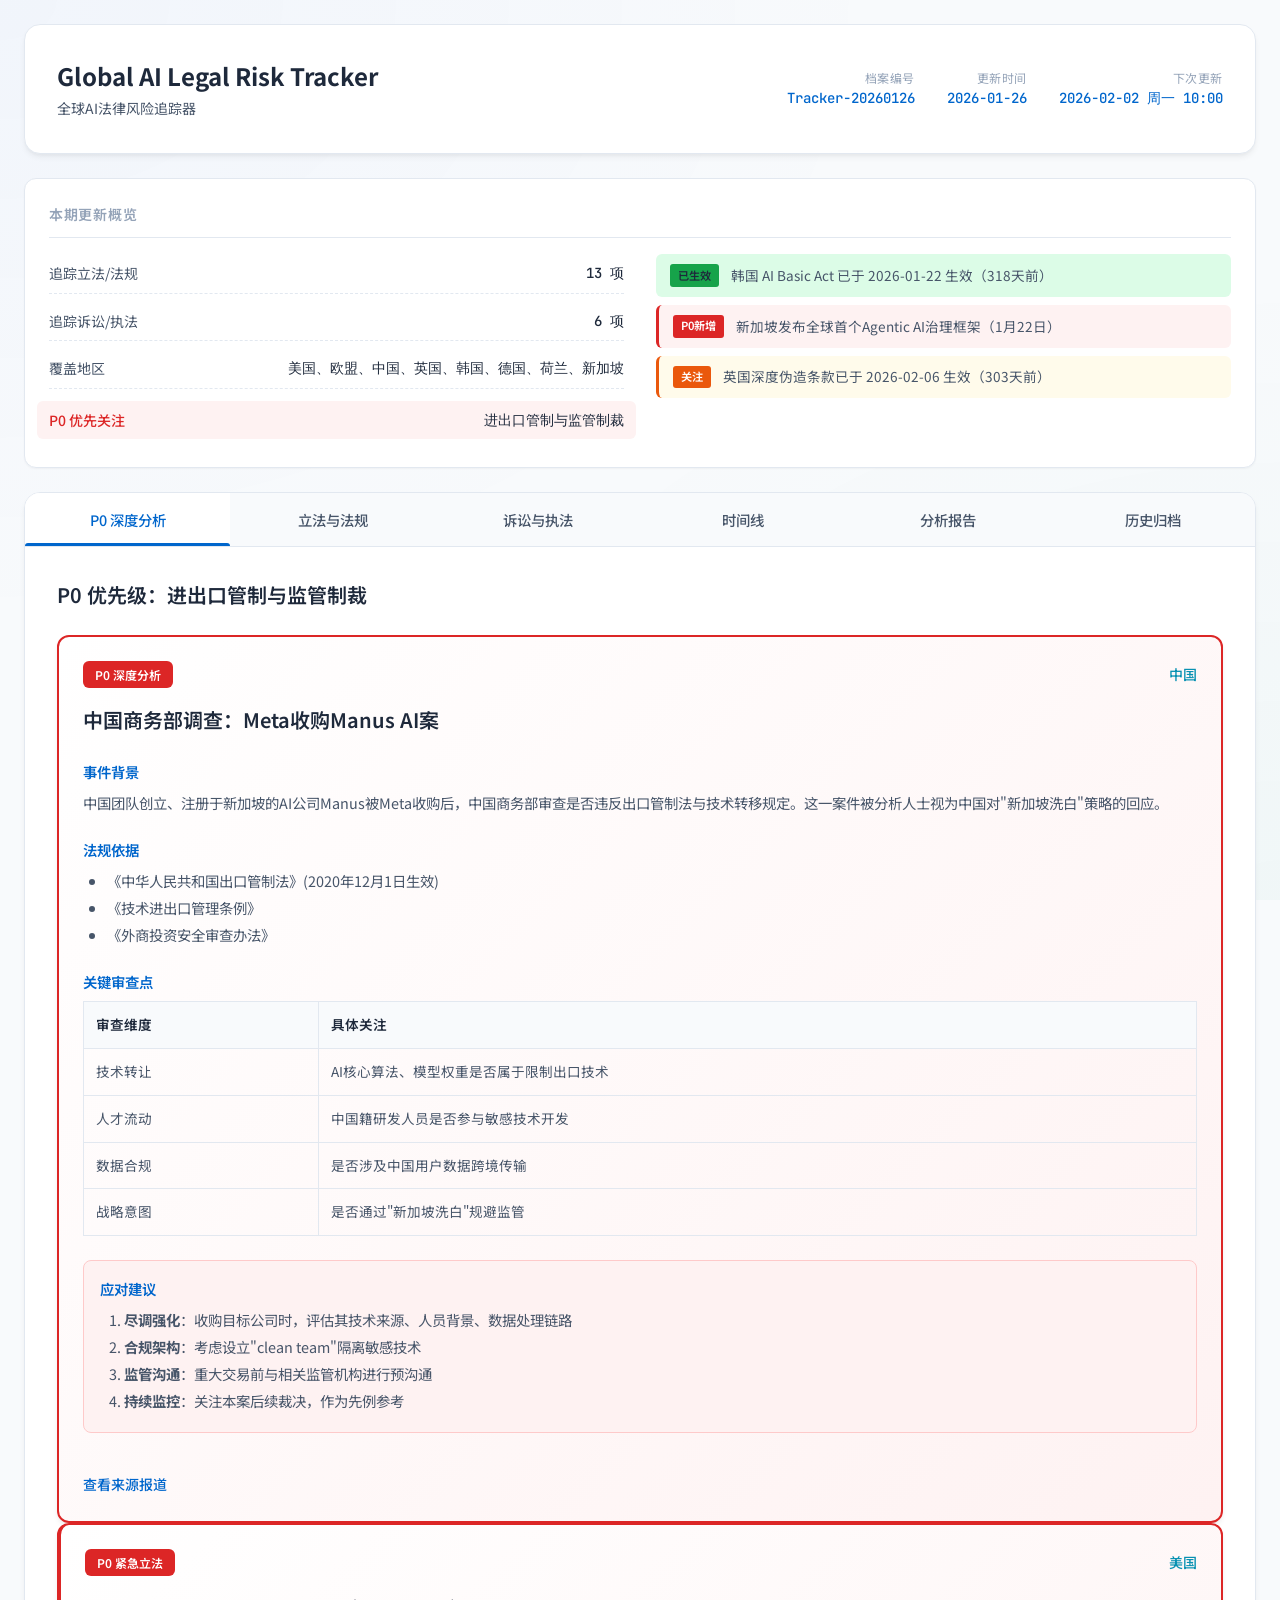
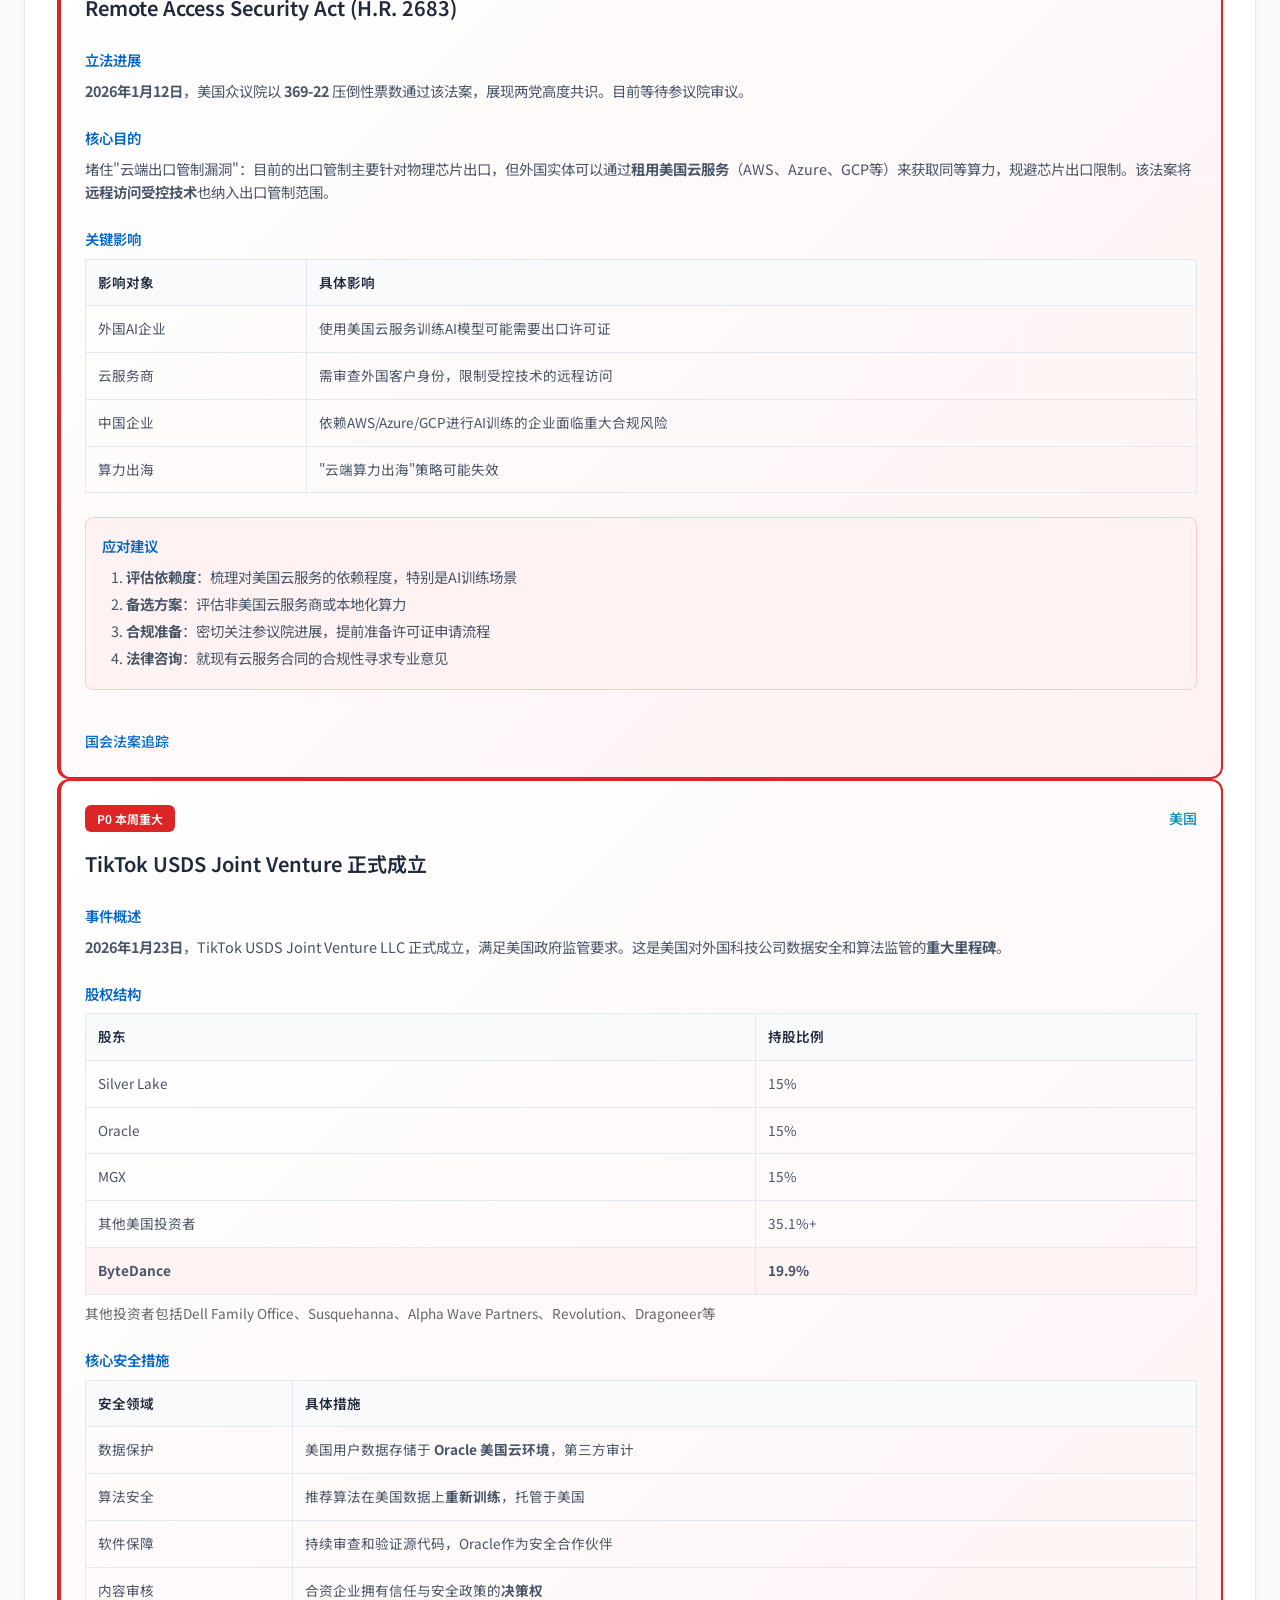
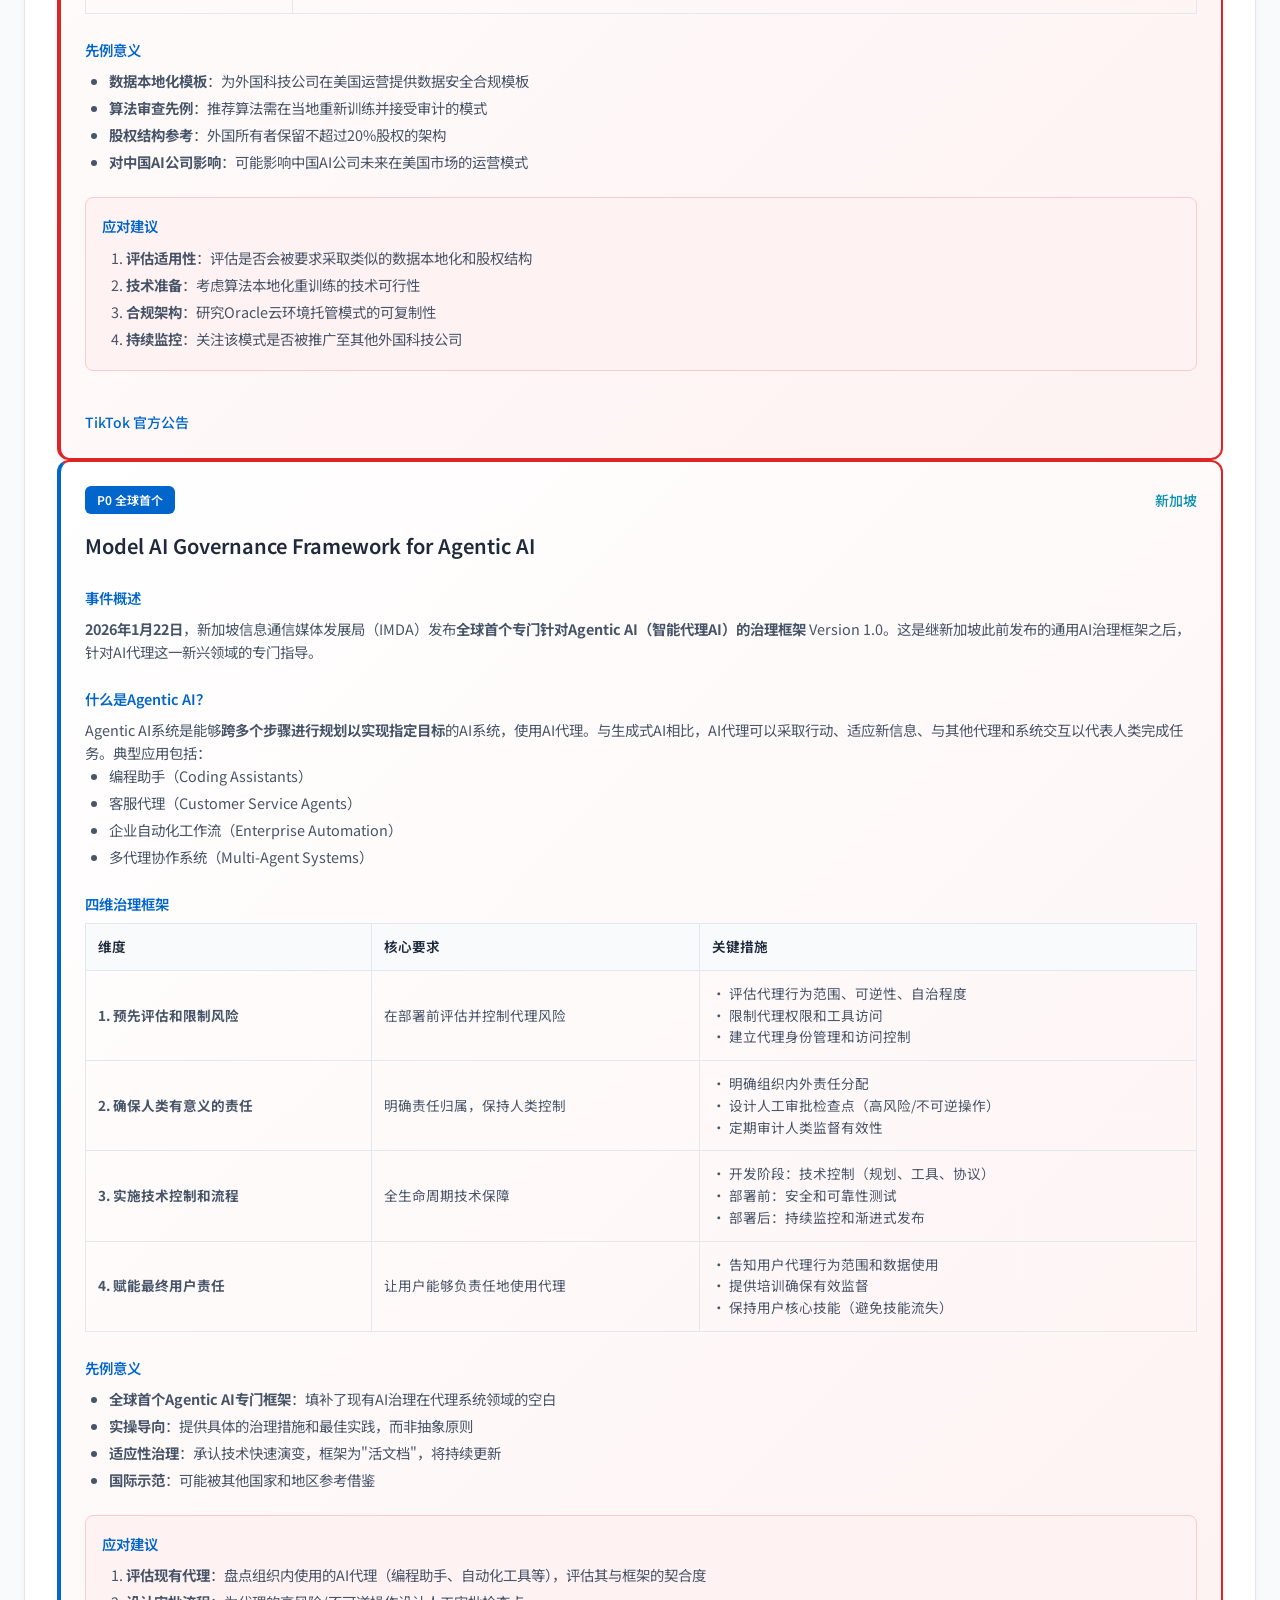
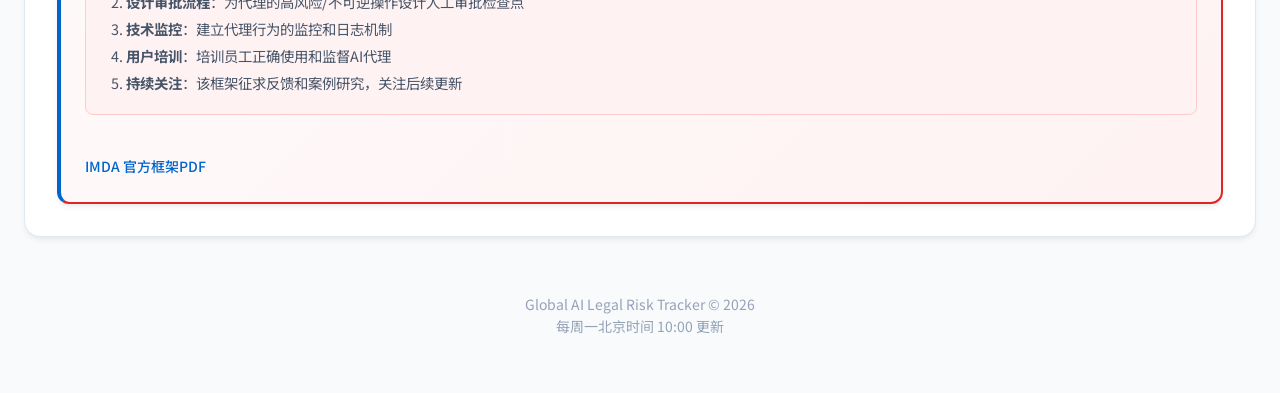
==== commit 5b5c0cc6: "revise" ====
--- a/index.html
+++ b/index.html
@@ -191,7 +191,7 @@
 
                         <div class="priority-card p0" style="border-left: 4px solid #dc2626;">
                             <div class="priority-header">
-                                <span class="priority-badge" style="background:#dc2626;">P0 今日重大</span>
+                                <span class="priority-badge" style="background:#dc2626;">P0 本周重大</span>
                                 <span class="case-region">美国</span>
                             </div>
                             <h3 class="priority-title">TikTok USDS Joint Venture 正式成立</h3>
@@ -396,10 +396,10 @@
                             <div class="highlight-item critical">
                                 <div class="highlight-header">
                                     <div class="highlight-title-row">
-                                        <span class="highlight-badge" style="background:#dc2626;">P0 今日重大</span>
+                                        <span class="highlight-badge" style="background:#dc2626;">P0 本周重大</span>
                                         <h4>TikTok USDS Joint Venture 成立</h4>
                                     </div>
-                                    <span class="highlight-date">2026-01-23 今日正式成立</span>
+                                    <span class="highlight-date">2026-01-23 正式成立</span>
                                 </div>
                                 
                                 <div class="highlight-analysis">
@@ -513,7 +513,7 @@
                                 </div>
                                 
                                 <div class="highlight-analysis">
-                                    <p class="highlight-summary">亚洲首个全面性AI法律框架今日正式生效，高影响力AI系统需风险评估，AI内容须添加水印。</p>
+                                    <p class="highlight-summary">亚洲首个全面性AI法律框架已于1月22日正式生效，高影响力AI系统需风险评估，AI内容须添加水印。</p>
                                     
                                     <div class="highlight-links">
                                         <a href="https://aibasicact.kr/" target="_blank" rel="noopener">官方法条全文</a>
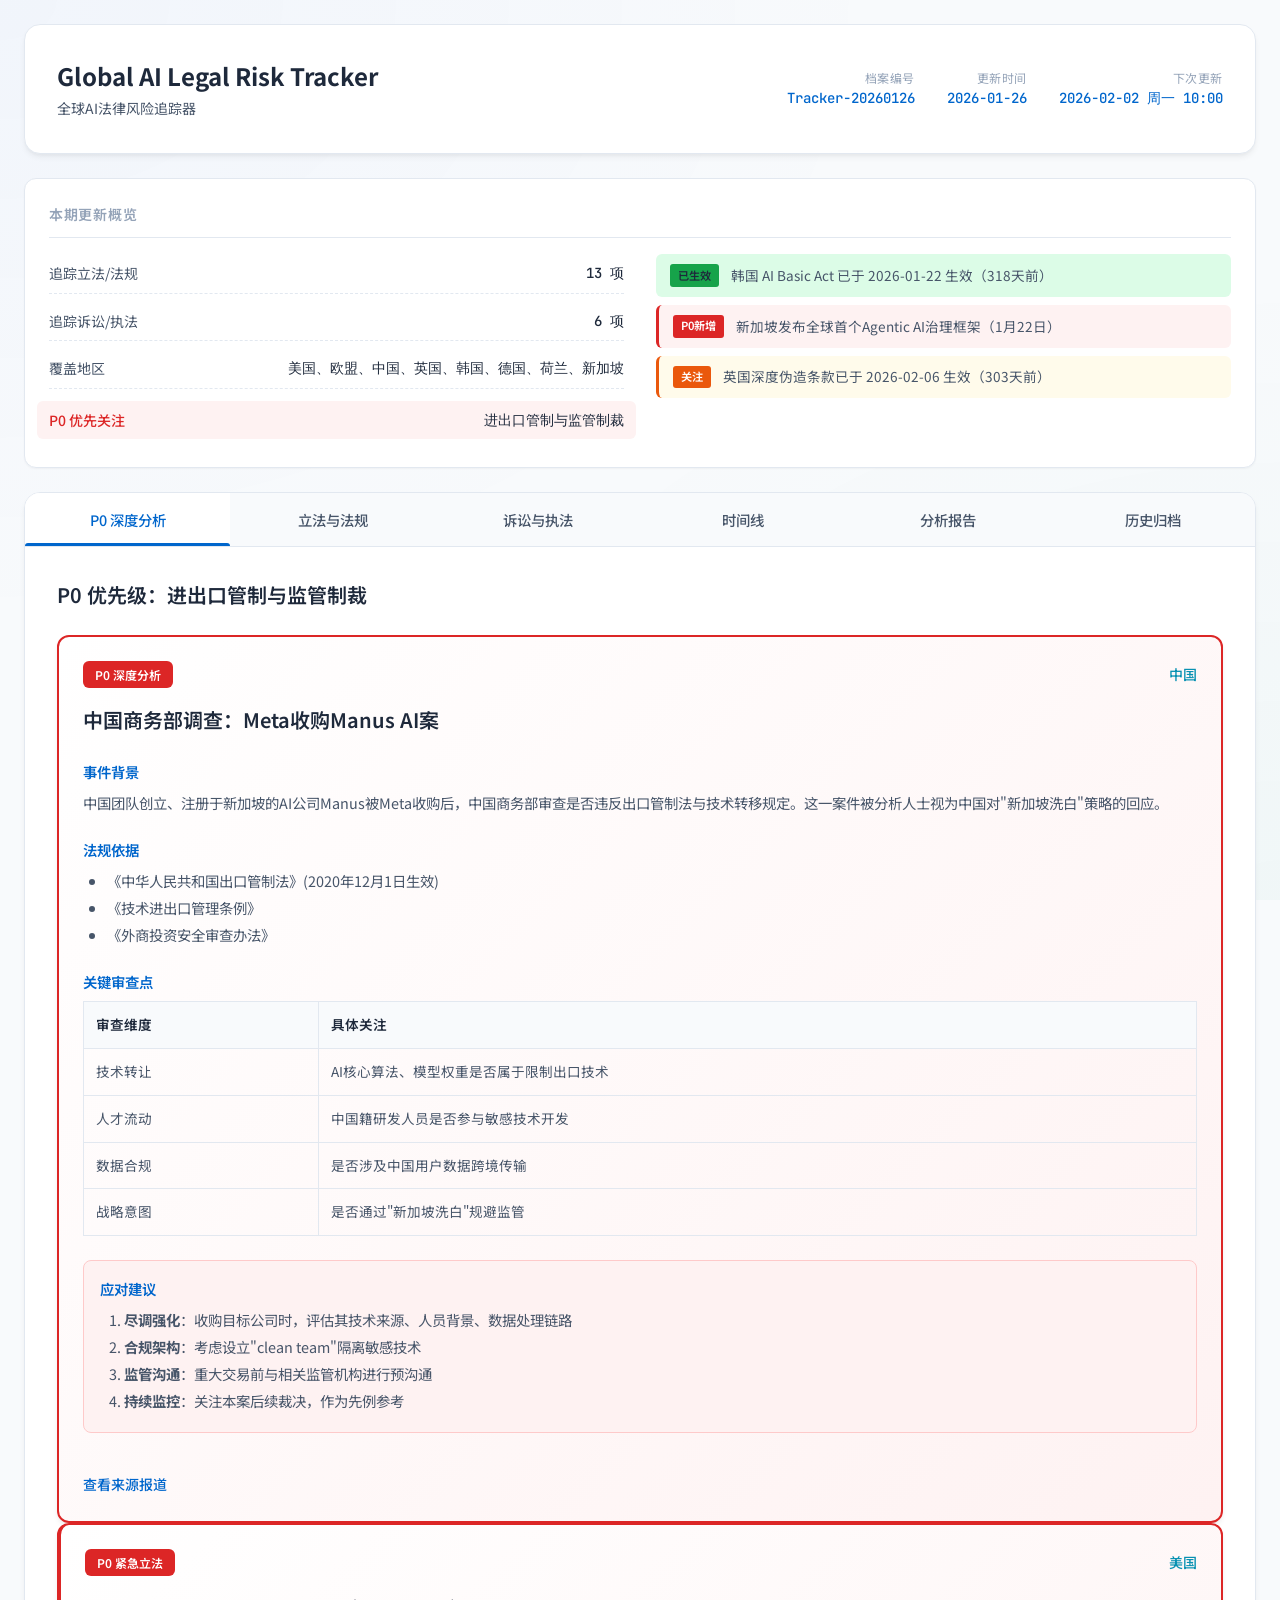
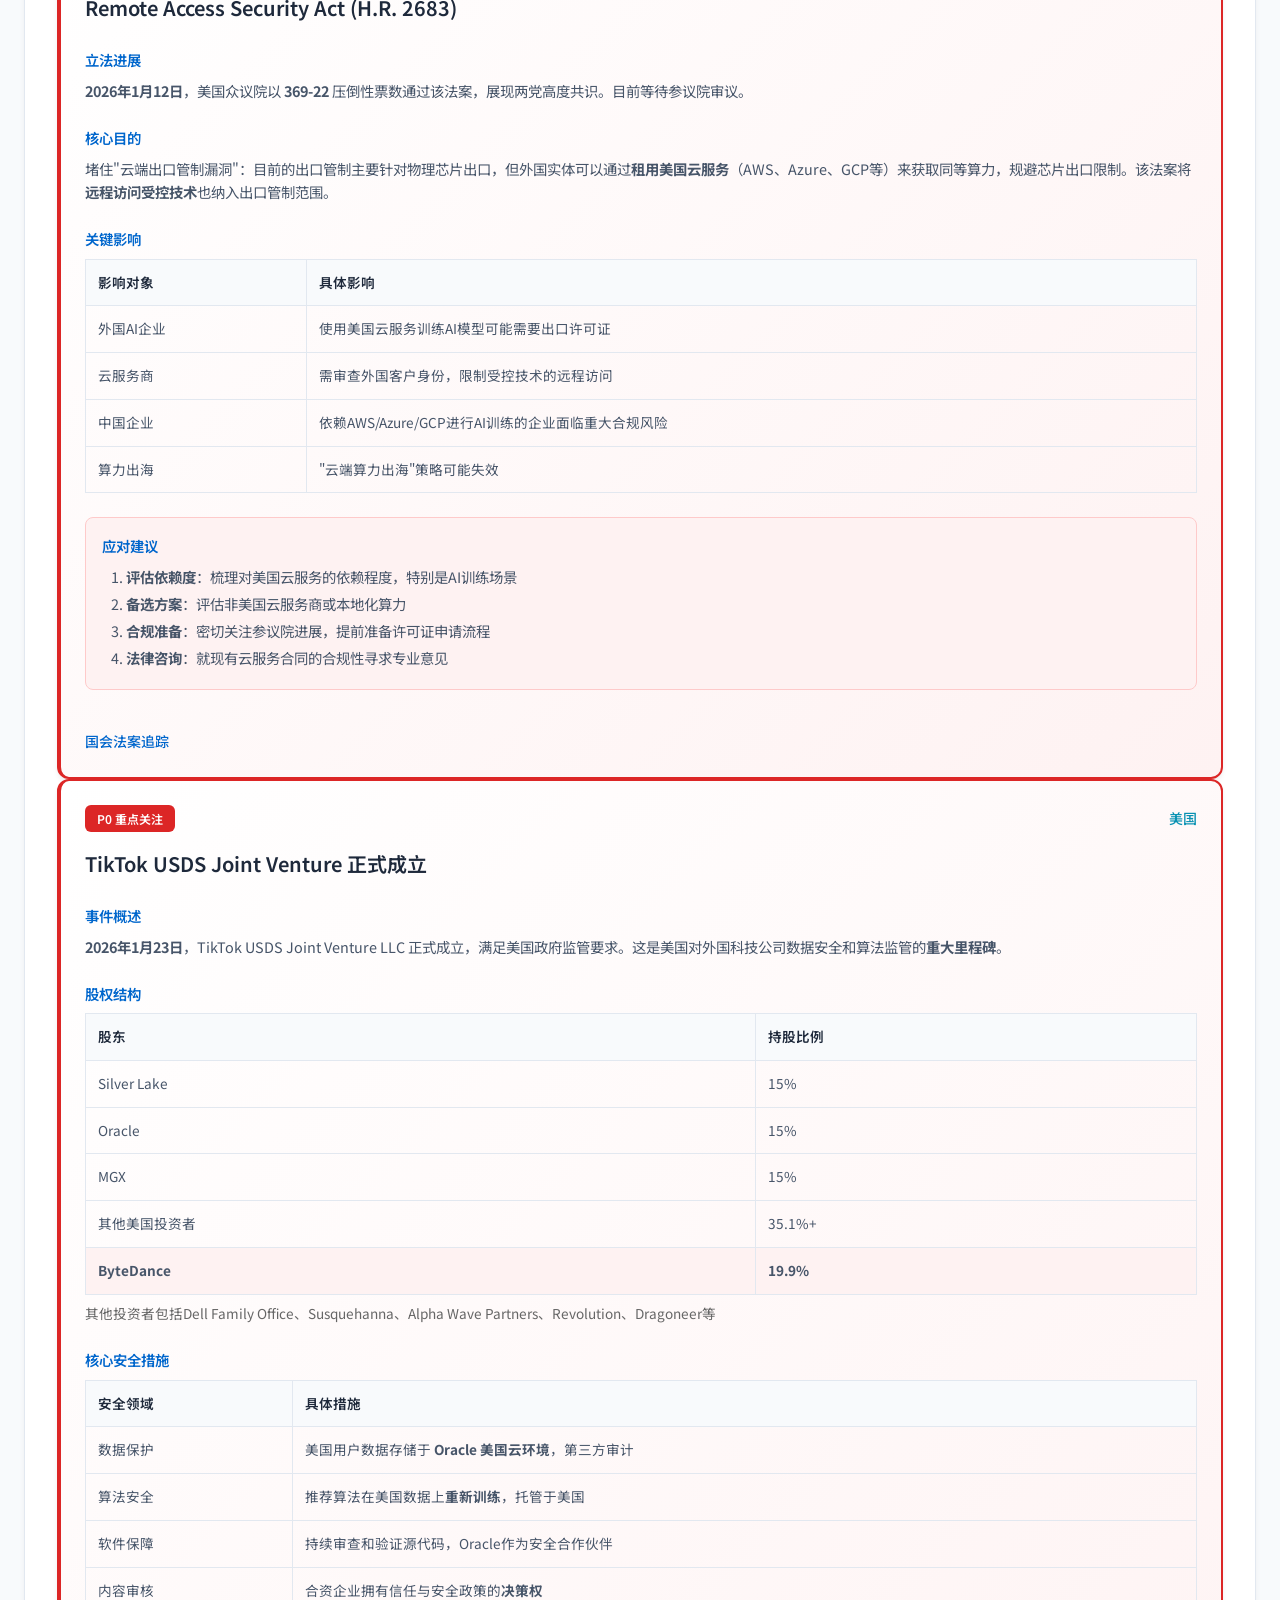
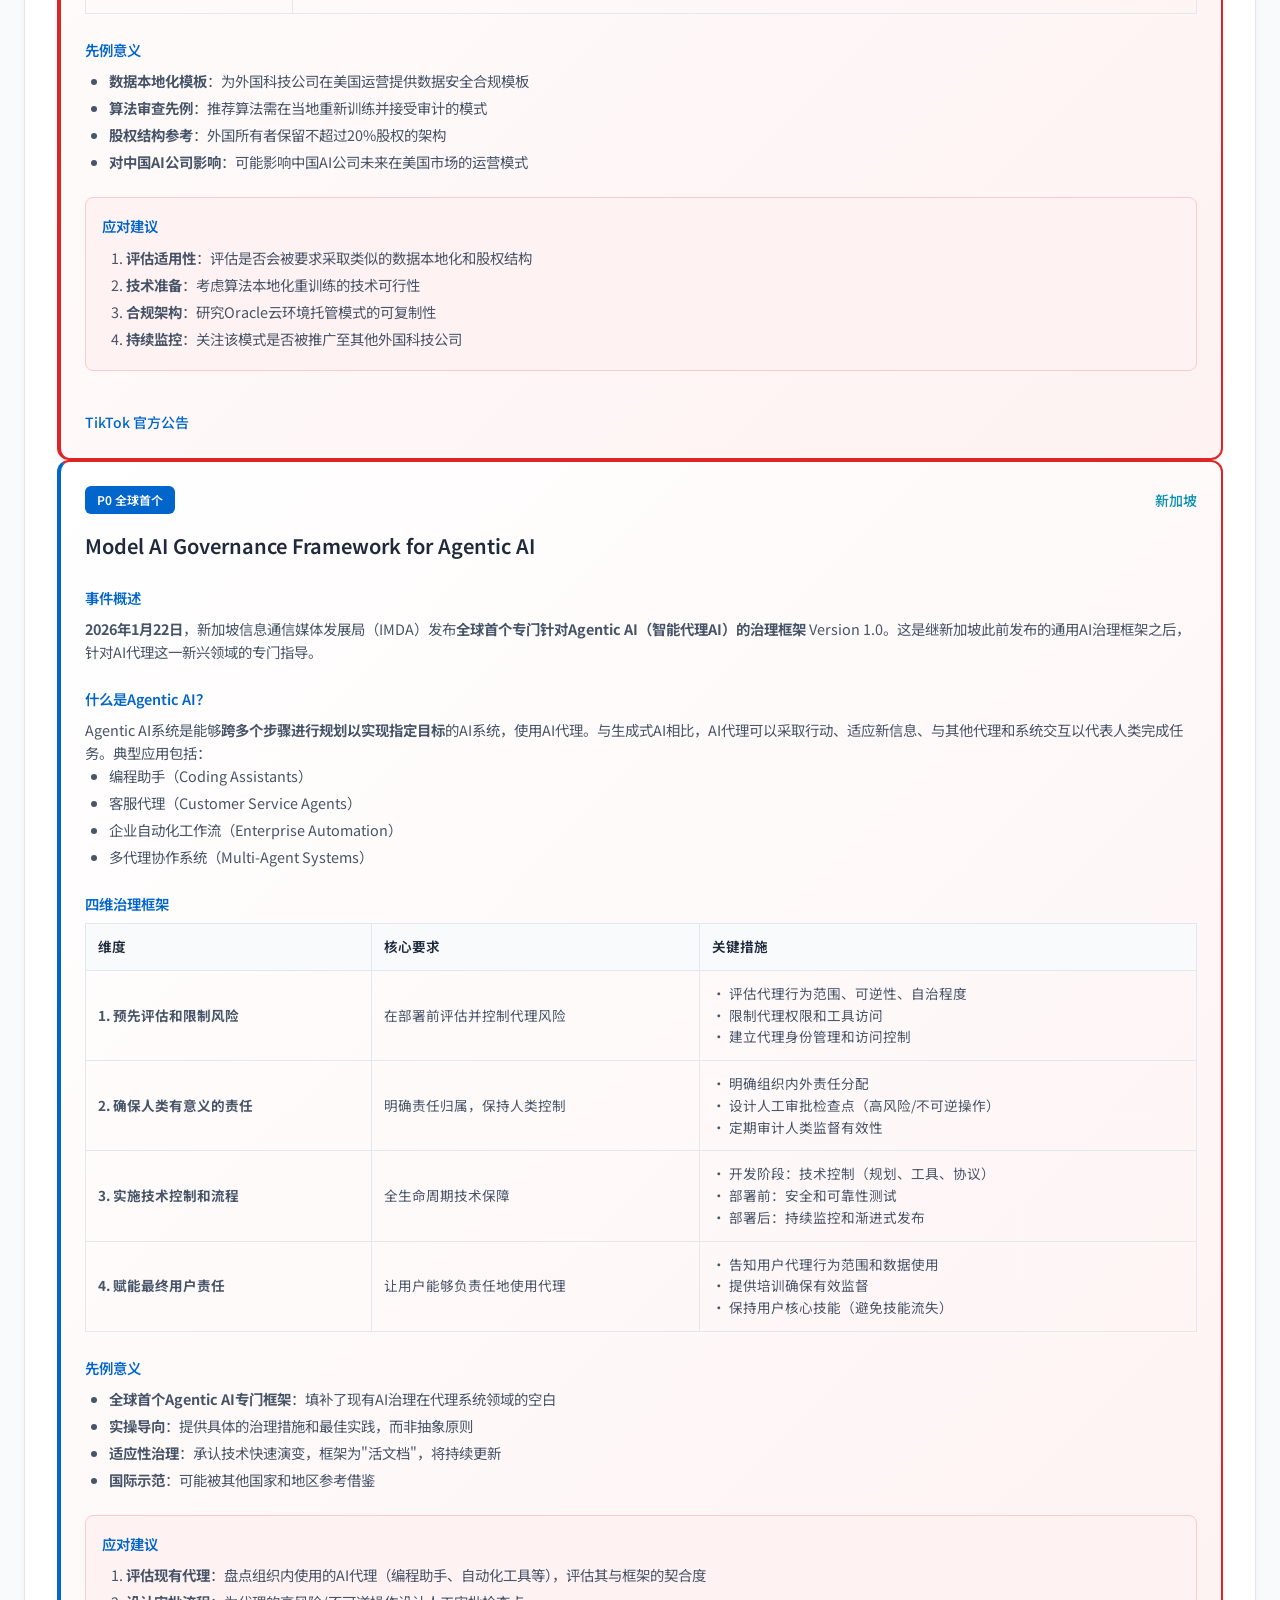
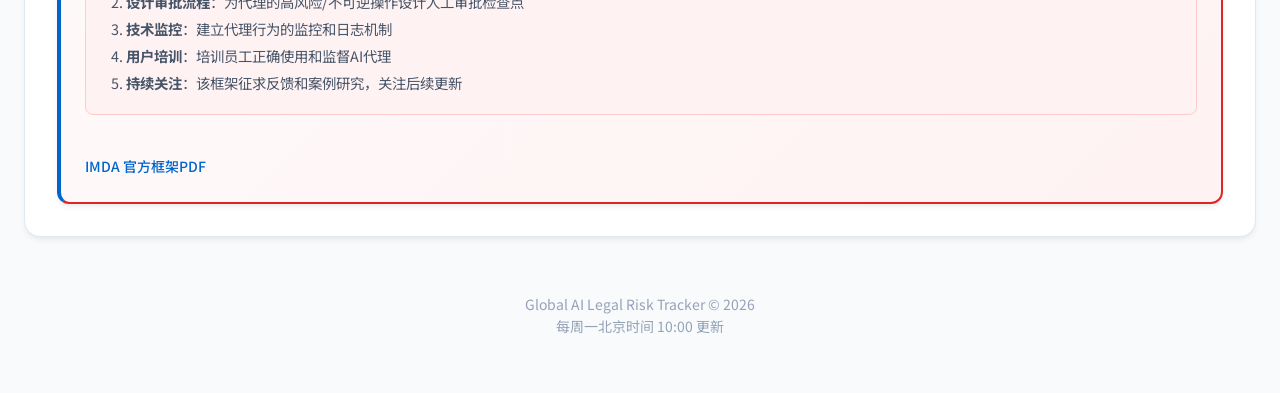
==== commit 8fa7b322: "revise" ====
--- a/index.html
+++ b/index.html
@@ -191,7 +191,7 @@
 
                         <div class="priority-card p0" style="border-left: 4px solid #dc2626;">
                             <div class="priority-header">
-                                <span class="priority-badge" style="background:#dc2626;">P0 本周重大</span>
+                                <span class="priority-badge" style="background:#dc2626;">P0 重点关注</span>
                                 <span class="case-region">美国</span>
                             </div>
                             <h3 class="priority-title">TikTok USDS Joint Venture 正式成立</h3>
@@ -396,7 +396,7 @@
                             <div class="highlight-item critical">
                                 <div class="highlight-header">
                                     <div class="highlight-title-row">
-                                        <span class="highlight-badge" style="background:#dc2626;">P0 本周重大</span>
+                                        <span class="highlight-badge" style="background:#dc2626;">P0 重点关注</span>
                                         <h4>TikTok USDS Joint Venture 成立</h4>
                                     </div>
                                     <span class="highlight-date">2026-01-23 正式成立</span>
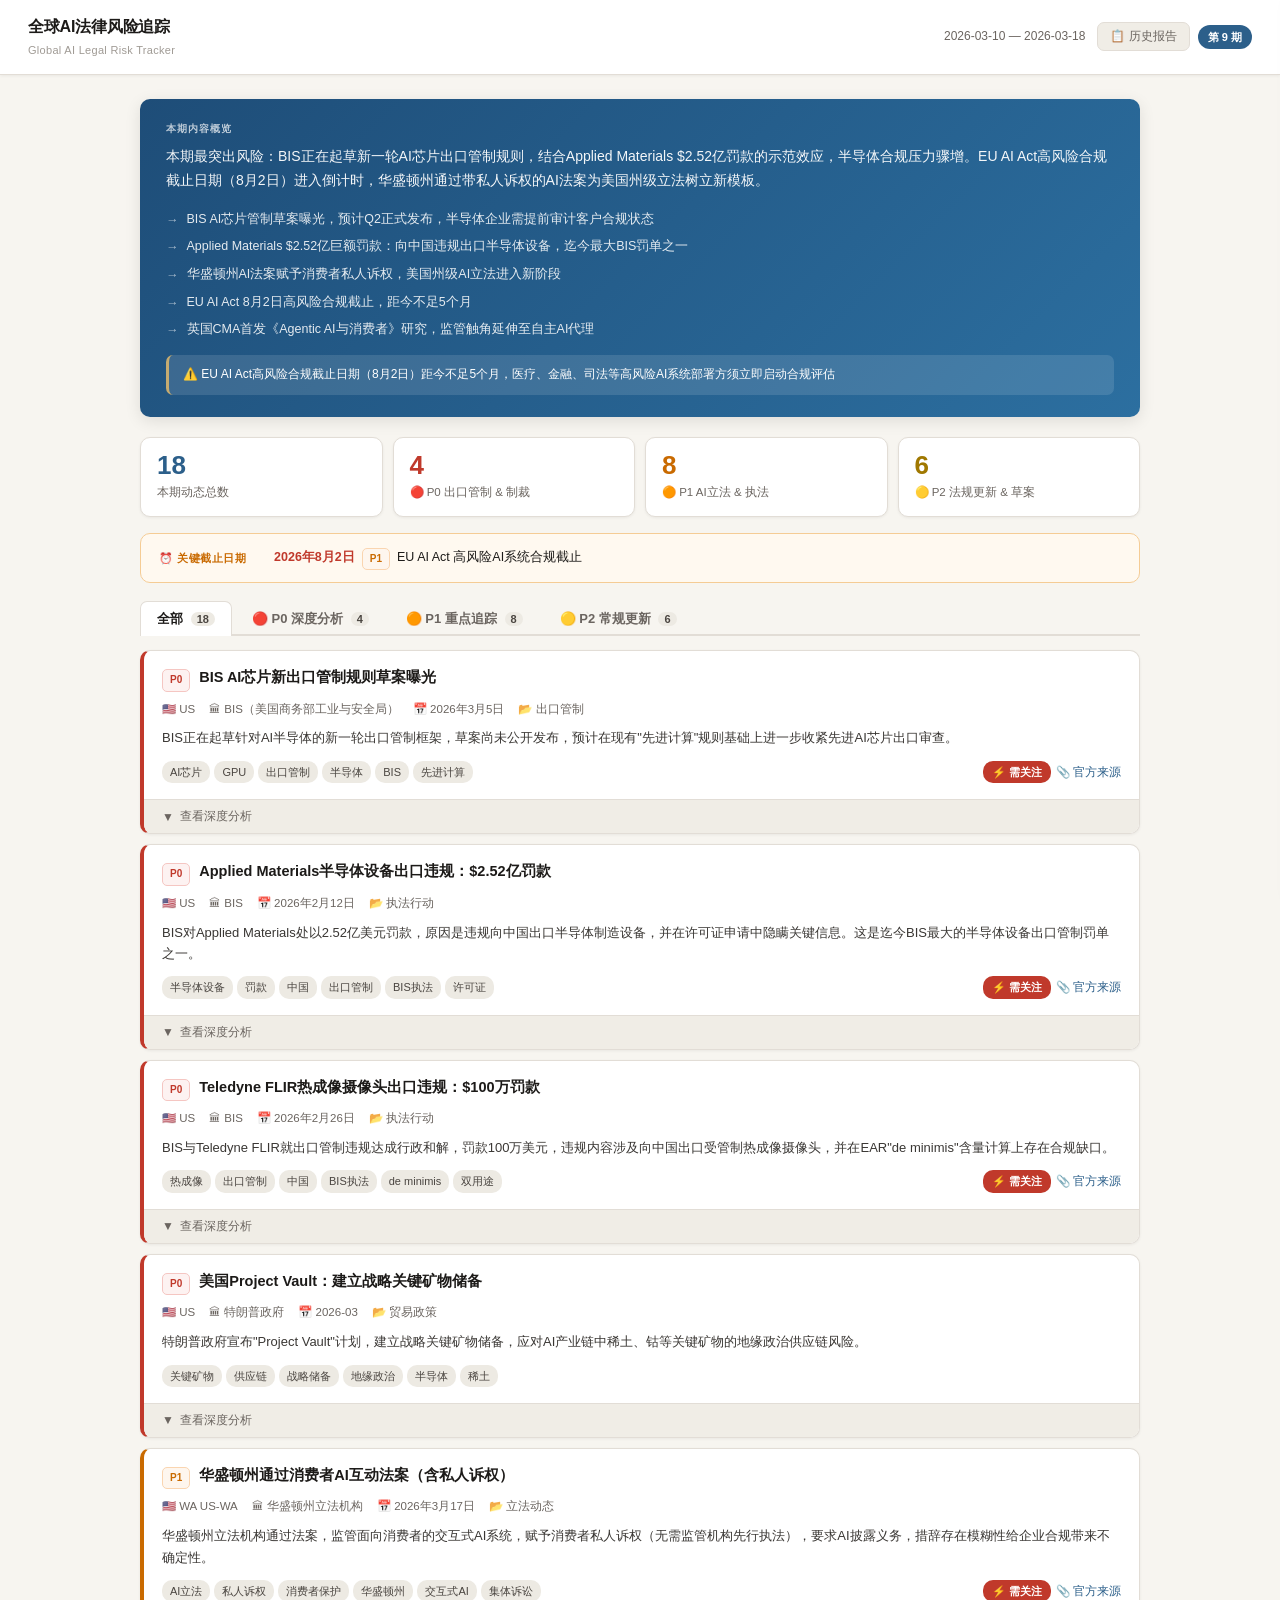
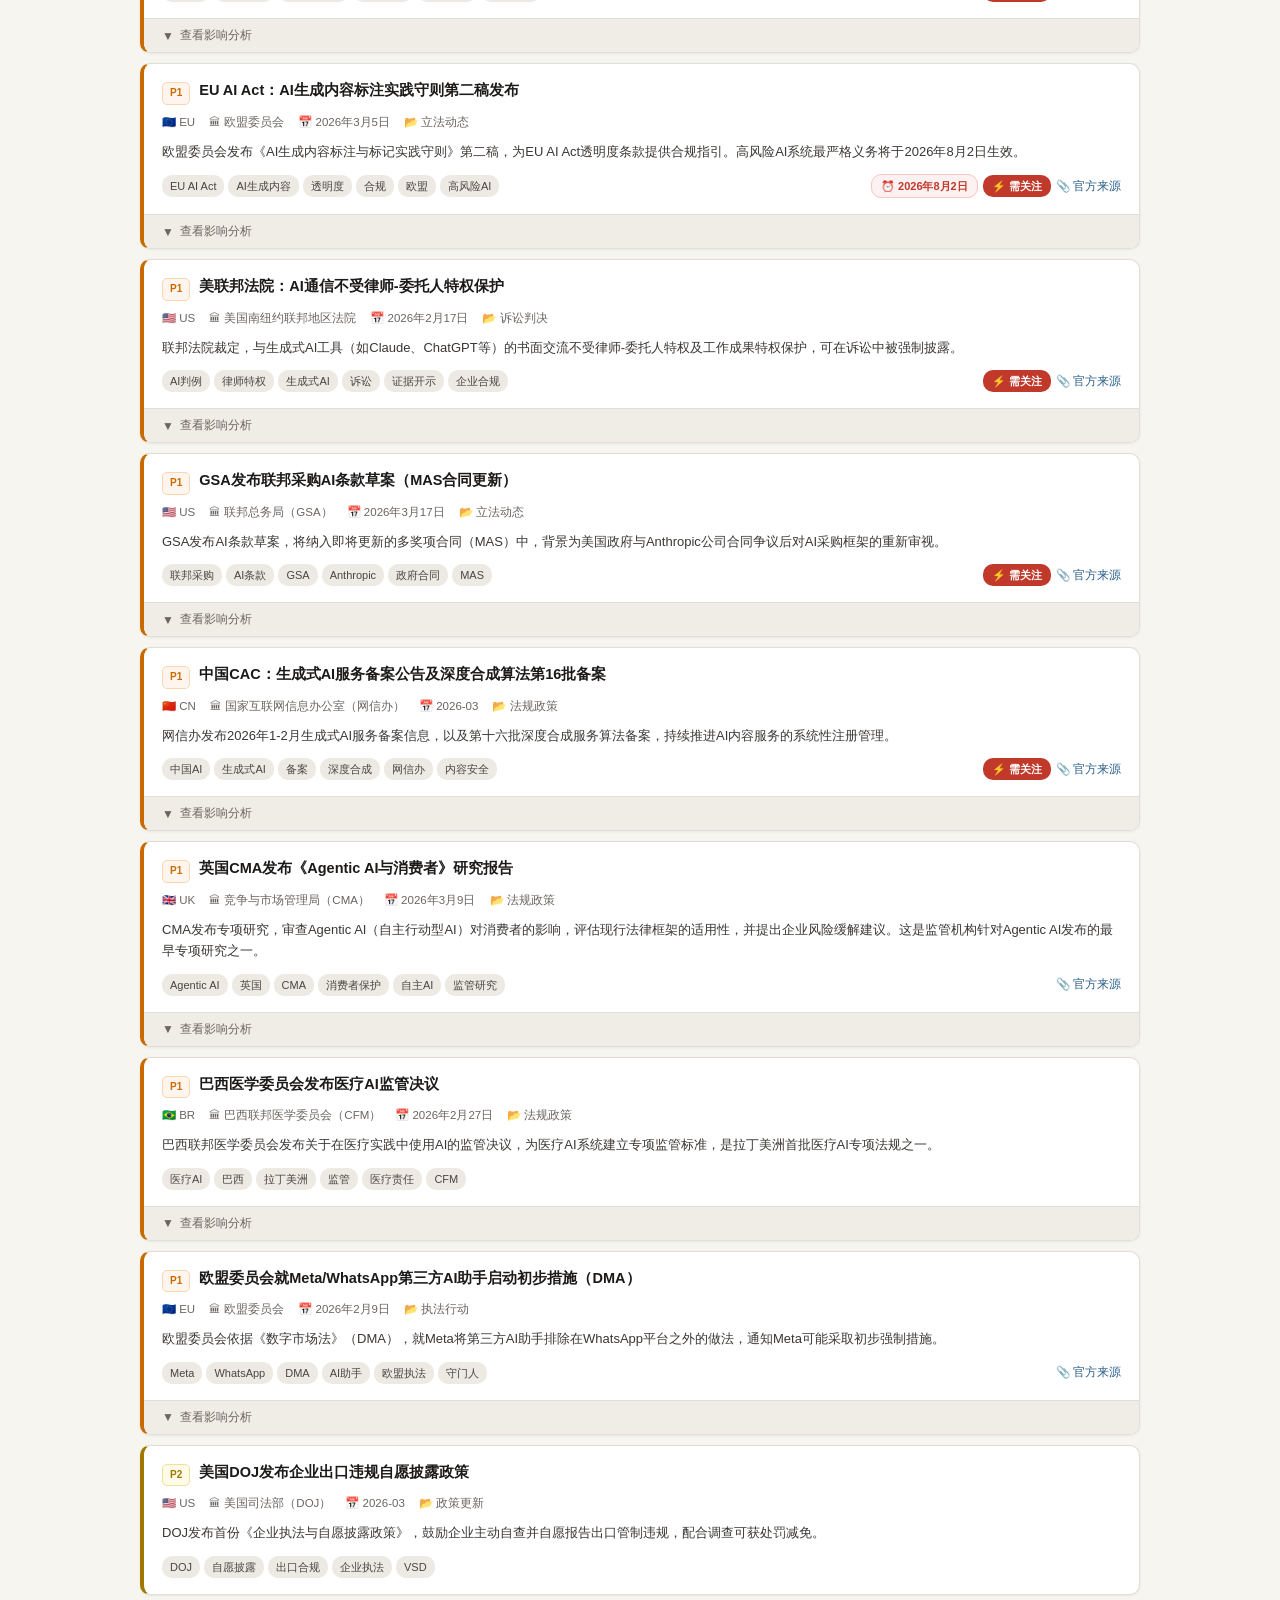
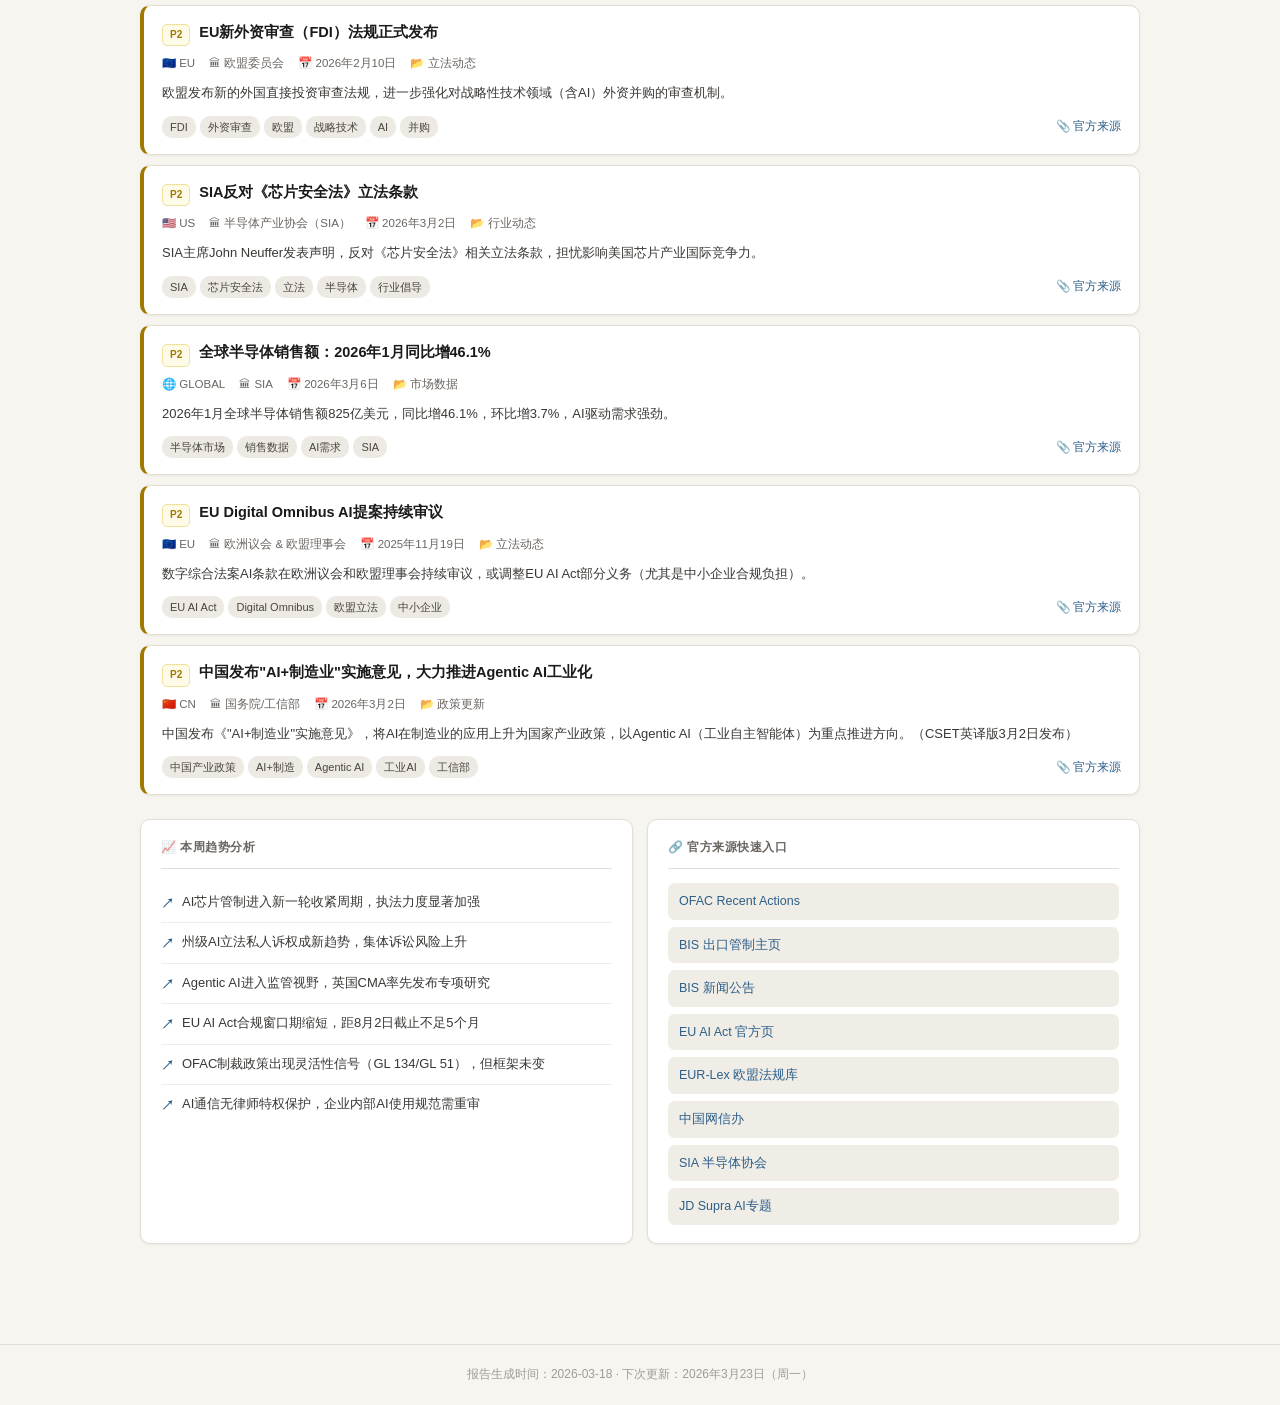
==== commit dacb2a8e: "Initial commit: Global AI Legal Risk Tracker - Web dashboard with priority filtering (P0/P1/P2) - Re" ====
--- a/index.html
+++ b/index.html
@@ -1,729 +1,92 @@
 <!DOCTYPE html>
 <html lang="zh-CN">
 <head>
-    <meta charset="UTF-8">
-    <meta name="viewport" content="width=device-width, initial-scale=1.0">
-    <title>Global AI Legal Risk Tracker</title>
-    <link rel="stylesheet" href="styles.css">
-    <link rel="preconnect" href="https://fonts.googleapis.com">
-    <link rel="preconnect" href="https://fonts.gstatic.com" crossorigin>
-    <link href="https://fonts.googleapis.com/css2?family=Noto+Sans+SC:wght@300;400;500;700&family=JetBrains+Mono:wght@400;500&display=swap" rel="stylesheet">
+  <meta charset="UTF-8">
+  <meta name="viewport" content="width=device-width, initial-scale=1.0">
+  <title>全球AI法律风险追踪</title>
+  <link rel="stylesheet" href="web/styles.css">
 </head>
 <body>
-    <div class="app-container">
-        <header class="header">
-            <div class="header-content">
-                <div class="logo">
-                    <div class="logo-text">
-                        <h1>Global AI Legal Risk Tracker</h1>
-                        <span class="subtitle">全球AI法律风险追踪器</span>
-                    </div>
-                </div>
-                <div class="header-info">
-                    <div class="tracker-id">
-                        <span class="label">档案编号</span>
-                        <span class="value">Tracker-20260126</span>
-                    </div>
-                    <div class="update-time">
-                        <span class="label">更新时间</span>
-                        <span class="value">2026-01-26</span>
-                    </div>
-                    <div class="next-update">
-                        <span class="label">下次更新</span>
-                        <span class="value">2026-02-02 周一 10:00</span>
-                    </div>
-                </div>
-            </div>
-        </header>
 
-        <section class="overview-section">
-            <h2 class="overview-title">本期更新概览</h2>
-            <div class="overview-content">
-                <div class="overview-stats">
-                    <div class="overview-item">
-                        <span class="overview-label">追踪立法/法规</span>
-                        <span class="overview-value">13 项</span>
-                    </div>
-                    <div class="overview-item">
-                        <span class="overview-label">追踪诉讼/执法</span>
-                        <span class="overview-value">6 项</span>
-                    </div>
-                    <div class="overview-item">
-                        <span class="overview-label">覆盖地区</span>
-                        <span class="overview-value">美国、欧盟、中国、英国、韩国、德国、荷兰、新加坡</span>
-                    </div>
-                    <div class="overview-item highlight">
-                        <span class="overview-label">P0 优先关注</span>
-                        <span class="overview-value">进出口管制与监管制裁</span>
-                    </div>
-                </div>
-                <div class="overview-alerts">
-                    <div class="overview-alert" style="background:#dcfce7;border-color:#16a34a;">
-                        <span class="alert-label" style="background:#16a34a;">已生效</span>
-                        <span class="alert-text">韩国 AI Basic Act 已于 2026-01-22 生效（4天前）</span>
-                    </div>
-                    <div class="overview-alert critical">
-                        <span class="alert-label">P0新增</span>
-                        <span class="alert-text">新加坡发布全球首个Agentic AI治理框架（1月22日）</span>
-                    </div>
-                    <div class="overview-alert high">
-                        <span class="alert-label">关注</span>
-                        <span class="alert-text">英国深度伪造条款将于 2026-02-06 生效（11天后）</span>
-                    </div>
-                </div>
-            </div>
-        </section>
+<header class="site-header">
+  <div class="header-left">
+    <h1>全球AI法律风险追踪</h1>
+    <span class="header-sub">Global AI Legal Risk Tracker</span>
+  </div>
+  <div class="header-right">
+    <div class="meta" id="header-meta">加载中...</div>
+    <div class="header-actions">
+      <button class="btn-history" id="btn-history">📋 历史报告</button>
+      <span class="issue-badge" id="header-issue"></span>
+    </div>
+  </div>
+</header>
 
-        <main class="main-content">
-            <nav class="tabs">
-                <button class="tab-btn active" data-tab="priority">
-                    P0 深度分析
-                </button>
-                <button class="tab-btn" data-tab="legislation">
-                    立法与法规
-                </button>
-                <button class="tab-btn" data-tab="litigation">
-                    诉讼与执法
-                </button>
-                <button class="tab-btn" data-tab="timeline">
-                    时间线
-                </button>
-                <button class="tab-btn" data-tab="analysis">
-                    分析报告
-                </button>
-                <button class="tab-btn" data-tab="archives">
-                    历史归档
-                </button>
-            </nav>
+<!-- 历史报告抽屉 -->
+<div class="history-drawer" id="history-drawer">
+  <div class="drawer-header">
+    <span>历史报告</span>
+    <button class="drawer-close" id="drawer-close">✕</button>
+  </div>
+  <div class="drawer-list" id="history-list"></div>
+</div>
+<div class="drawer-mask" id="drawer-mask"></div>
 
-            <div class="tab-content">
-                <div class="tab-pane active" id="priority">
-                    <div class="priority-section">
-                        <h2 class="section-title">P0 优先级：进出口管制与监管制裁</h2>
-                        
-                        <div class="priority-card">
-                            <div class="priority-header">
-                                <span class="priority-badge">P0 深度分析</span>
-                                <span class="case-region">中国</span>
-                            </div>
-                            <h3 class="priority-title">中国商务部调查：Meta收购Manus AI案</h3>
-                            
-                            <div class="analysis-block">
-                                <h4>事件背景</h4>
-                                <p>中国团队创立、注册于新加坡的AI公司Manus被Meta收购后，中国商务部审查是否违反出口管制法与技术转移规定。这一案件被分析人士视为中国对"新加坡洗白"策略的回应。</p>
-                            </div>
+<div class="main-layout">
 
-                            <div class="analysis-block">
-                                <h4>法规依据</h4>
-                                <ul>
-                                    <li>《中华人民共和国出口管制法》(2020年12月1日生效)</li>
-                                    <li>《技术进出口管理条例》</li>
-                                    <li>《外商投资安全审查办法》</li>
-                                </ul>
-                            </div>
+  <!-- 内容概览 -->
+  <div class="overview-card" id="overview-card"></div>
 
-                            <div class="analysis-block">
-                                <h4>关键审查点</h4>
-                                <table class="analysis-table">
-                                    <tr><th>审查维度</th><th>具体关注</th></tr>
-                                    <tr><td>技术转让</td><td>AI核心算法、模型权重是否属于限制出口技术</td></tr>
-                                    <tr><td>人才流动</td><td>中国籍研发人员是否参与敏感技术开发</td></tr>
-                                    <tr><td>数据合规</td><td>是否涉及中国用户数据跨境传输</td></tr>
-                                    <tr><td>战略意图</td><td>是否通过"新加坡洗白"规避监管</td></tr>
-                                </table>
-                            </div>
+  <!-- 统计栏 -->
+  <div class="summary-bar">
+    <div class="summary-card total" data-filter="all">
+      <div class="num" id="stat-total">—</div>
+      <div class="label">本期动态总数</div>
+    </div>
+    <div class="summary-card p0" data-filter="P0">
+      <div class="num" id="stat-p0">—</div>
+      <div class="label">🔴 P0 出口管制 & 制裁</div>
+    </div>
+    <div class="summary-card p1" data-filter="P1">
+      <div class="num" id="stat-p1">—</div>
+      <div class="label">🟠 P1 AI立法 & 执法</div>
+    </div>
+    <div class="summary-card p2" data-filter="P2">
+      <div class="num" id="stat-p2">—</div>
+      <div class="label">🟡 P2 法规更新 & 草案</div>
+    </div>
+  </div>
 
-                            <div class="analysis-block recommendations">
-                                <h4>应对建议</h4>
-                                <ol>
-                                    <li><strong>尽调强化</strong>：收购目标公司时，评估其技术来源、人员背景、数据处理链路</li>
-                                    <li><strong>合规架构</strong>：考虑设立"clean team"隔离敏感技术</li>
-                                    <li><strong>监管沟通</strong>：重大交易前与相关监管机构进行预沟通</li>
-                                    <li><strong>持续监控</strong>：关注本案后续裁决，作为先例参考</li>
-                                </ol>
-                            </div>
+  <!-- 截止日期提醒 -->
+  <div class="deadline-banner" id="deadline-banner"></div>
 
-                            <a href="https://www.businessinsider.com/china-probe-meta-manus-deal-warning-us-analysts-singapore-washing-2026-1" target="_blank" class="source-link">查看来源报道</a>
-                        </div>
+  <!-- Tabs -->
+  <div class="tabs">
+    <button class="tab active" data-filter="all">全部 <span class="count" id="tab-count-all"></span></button>
+    <button class="tab p0" data-filter="P0">🔴 P0 深度分析 <span class="count" id="tab-count-p0"></span></button>
+    <button class="tab p1" data-filter="P1">🟠 P1 重点追踪 <span class="count" id="tab-count-p1"></span></button>
+    <button class="tab p2" data-filter="P2">🟡 P2 常规更新 <span class="count" id="tab-count-p2"></span></button>
+  </div>
 
-                        <div class="priority-card" style="border-left: 4px solid #dc2626;">
-                            <div class="priority-header">
-                                <span class="priority-badge" style="background:#dc2626;">P0 紧急立法</span>
-                                <span class="case-region">美国</span>
-                            </div>
-                            <h3 class="priority-title">Remote Access Security Act (H.R. 2683)</h3>
-                            
-                            <div class="analysis-block">
-                                <h4>立法进展</h4>
-                                <p><strong>2026年1月12日</strong>，美国众议院以 <strong>369-22</strong> 压倒性票数通过该法案，展现两党高度共识。目前等待参议院审议。</p>
-                            </div>
+  <!-- 动态列表 -->
+  <div class="cards" id="cards-container"></div>
 
-                            <div class="analysis-block">
-                                <h4>核心目的</h4>
-                                <p>堵住"云端出口管制漏洞"：目前的出口管制主要针对物理芯片出口，但外国实体可以通过<strong>租用美国云服务</strong>（AWS、Azure、GCP等）来获取同等算力，规避芯片出口限制。该法案将<strong>远程访问受控技术</strong>也纳入出口管制范围。</p>
-                            </div>
+  <!-- 趋势 & 链接 -->
+  <div class="side-panels">
+    <div class="panel">
+      <h2>📈 本周趋势分析</h2>
+      <ul class="trend-list" id="trends-list"></ul>
+    </div>
+    <div class="panel">
+      <h2>🔗 官方来源快速入口</h2>
+      <div class="links-grid" id="links-grid"></div>
+    </div>
+  </div>
 
-                            <div class="analysis-block">
-                                <h4>关键影响</h4>
-                                <table class="analysis-table">
-                                    <tr><th>影响对象</th><th>具体影响</th></tr>
-                                    <tr><td>外国AI企业</td><td>使用美国云服务训练AI模型可能需要出口许可证</td></tr>
-                                    <tr><td>云服务商</td><td>需审查外国客户身份，限制受控技术的远程访问</td></tr>
-                                    <tr><td>中国企业</td><td>依赖AWS/Azure/GCP进行AI训练的企业面临重大合规风险</td></tr>
-                                    <tr><td>算力出海</td><td>"云端算力出海"策略可能失效</td></tr>
-                                </table>
-                            </div>
+</div>
 
-                            <div class="analysis-block recommendations">
-                                <h4>应对建议</h4>
-                                <ol>
-                                    <li><strong>评估依赖度</strong>：梳理对美国云服务的依赖程度，特别是AI训练场景</li>
-                                    <li><strong>备选方案</strong>：评估非美国云服务商或本地化算力</li>
-                                    <li><strong>合规准备</strong>：密切关注参议院进展，提前准备许可证申请流程</li>
-                                    <li><strong>法律咨询</strong>：就现有云服务合同的合规性寻求专业意见</li>
-                                </ol>
-                            </div>
+<footer class="site-footer" id="site-footer"></footer>
 
-                            <div style="display:flex;gap:0.75rem;flex-wrap:wrap;margin-top:1rem;">
-                                <a href="https://www.congress.gov/bill/119th-congress/house-bill/2683" target="_blank" class="source-link">国会法案追踪</a>
-                            </div>
-                        </div>
-
-                        <div class="priority-card p0" style="border-left: 4px solid #dc2626;">
-                            <div class="priority-header">
-                                <span class="priority-badge" style="background:#dc2626;">P0 重点关注</span>
-                                <span class="case-region">美国</span>
-                            </div>
-                            <h3 class="priority-title">TikTok USDS Joint Venture 正式成立</h3>
-                            
-                            <div class="analysis-block">
-                                <h4>事件概述</h4>
-                                <p><strong>2026年1月23日</strong>，TikTok USDS Joint Venture LLC 正式成立，满足美国政府监管要求。这是美国对外国科技公司数据安全和算法监管的<strong>重大里程碑</strong>。</p>
-                            </div>
-
-                            <div class="analysis-block">
-                                <h4>股权结构</h4>
-                                <table class="analysis-table">
-                                    <tr><th>股东</th><th>持股比例</th></tr>
-                                    <tr><td>Silver Lake</td><td>15%</td></tr>
-                                    <tr><td>Oracle</td><td>15%</td></tr>
-                                    <tr><td>MGX</td><td>15%</td></tr>
-                                    <tr><td>其他美国投资者</td><td>35.1%+</td></tr>
-                                    <tr style="background:#fef2f2;"><td><strong>ByteDance</strong></td><td><strong>19.9%</strong></td></tr>
-                                </table>
-                                <p style="font-size:0.85rem;color:#666;margin-top:0.5rem;">其他投资者包括Dell Family Office、Susquehanna、Alpha Wave Partners、Revolution、Dragoneer等</p>
-                            </div>
-
-                            <div class="analysis-block">
-                                <h4>核心安全措施</h4>
-                                <table class="analysis-table">
-                                    <tr><th>安全领域</th><th>具体措施</th></tr>
-                                    <tr><td>数据保护</td><td>美国用户数据存储于 <strong>Oracle 美国云环境</strong>，第三方审计</td></tr>
-                                    <tr><td>算法安全</td><td>推荐算法在美国数据上<strong>重新训练</strong>，托管于美国</td></tr>
-                                    <tr><td>软件保障</td><td>持续审查和验证源代码，Oracle作为安全合作伙伴</td></tr>
-                                    <tr><td>内容审核</td><td>合资企业拥有信任与安全政策的<strong>决策权</strong></td></tr>
-                                </table>
-                            </div>
-
-                            <div class="analysis-block">
-                                <h4>先例意义</h4>
-                                <ul>
-                                    <li><strong>数据本地化模板</strong>：为外国科技公司在美国运营提供数据安全合规模板</li>
-                                    <li><strong>算法审查先例</strong>：推荐算法需在当地重新训练并接受审计的模式</li>
-                                    <li><strong>股权结构参考</strong>：外国所有者保留不超过20%股权的架构</li>
-                                    <li><strong>对中国AI公司影响</strong>：可能影响中国AI公司未来在美国市场的运营模式</li>
-                                </ul>
-                            </div>
-
-                            <div class="analysis-block recommendations">
-                                <h4>应对建议</h4>
-                                <ol>
-                                    <li><strong>评估适用性</strong>：评估是否会被要求采取类似的数据本地化和股权结构</li>
-                                    <li><strong>技术准备</strong>：考虑算法本地化重训练的技术可行性</li>
-                                    <li><strong>合规架构</strong>：研究Oracle云环境托管模式的可复制性</li>
-                                    <li><strong>持续监控</strong>：关注该模式是否被推广至其他外国科技公司</li>
-                                </ol>
-                            </div>
-
-                            <a href="https://newsroom.tiktok.com/announcement-from-the-new-tiktok-usds-joint-venture-llc" target="_blank" class="source-link">TikTok 官方公告</a>
-                        </div>
-
-                        <div class="priority-card p0" style="border-left: 4px solid #0066cc;">
-                            <div class="priority-header">
-                                <span class="priority-badge" style="background:#0066cc;">P0 全球首个</span>
-                                <span class="case-region">新加坡</span>
-                            </div>
-                            <h3 class="priority-title">Model AI Governance Framework for Agentic AI</h3>
-                            
-                            <div class="analysis-block">
-                                <h4>事件概述</h4>
-                                <p><strong>2026年1月22日</strong>，新加坡信息通信媒体发展局（IMDA）发布<strong>全球首个专门针对Agentic AI（智能代理AI）的治理框架</strong> Version 1.0。这是继新加坡此前发布的通用AI治理框架之后，针对AI代理这一新兴领域的专门指导。</p>
-                            </div>
-
-                            <div class="analysis-block">
-                                <h4>什么是Agentic AI？</h4>
-                                <p>Agentic AI系统是能够<strong>跨多个步骤进行规划以实现指定目标</strong>的AI系统，使用AI代理。与生成式AI相比，AI代理可以采取行动、适应新信息、与其他代理和系统交互以代表人类完成任务。典型应用包括：</p>
-                                <ul>
-                                    <li>编程助手（Coding Assistants）</li>
-                                    <li>客服代理（Customer Service Agents）</li>
-                                    <li>企业自动化工作流（Enterprise Automation）</li>
-                                    <li>多代理协作系统（Multi-Agent Systems）</li>
-                                </ul>
-                            </div>
-
-                            <div class="analysis-block">
-                                <h4>四维治理框架</h4>
-                                <table class="analysis-table">
-                                    <tr><th>维度</th><th>核心要求</th><th>关键措施</th></tr>
-                                    <tr>
-                                        <td><strong>1. 预先评估和限制风险</strong></td>
-                                        <td>在部署前评估并控制代理风险</td>
-                                        <td>• 评估代理行为范围、可逆性、自治程度<br>• 限制代理权限和工具访问<br>• 建立代理身份管理和访问控制</td>
-                                    </tr>
-                                    <tr>
-                                        <td><strong>2. 确保人类有意义的责任</strong></td>
-                                        <td>明确责任归属，保持人类控制</td>
-                                        <td>• 明确组织内外责任分配<br>• 设计人工审批检查点（高风险/不可逆操作）<br>• 定期审计人类监督有效性</td>
-                                    </tr>
-                                    <tr>
-                                        <td><strong>3. 实施技术控制和流程</strong></td>
-                                        <td>全生命周期技术保障</td>
-                                        <td>• 开发阶段：技术控制（规划、工具、协议）<br>• 部署前：安全和可靠性测试<br>• 部署后：持续监控和渐进式发布</td>
-                                    </tr>
-                                    <tr>
-                                        <td><strong>4. 赋能最终用户责任</strong></td>
-                                        <td>让用户能够负责任地使用代理</td>
-                                        <td>• 告知用户代理行为范围和数据使用<br>• 提供培训确保有效监督<br>• 保持用户核心技能（避免技能流失）</td>
-                                    </tr>
-                                </table>
-                            </div>
-
-                            <div class="analysis-block">
-                                <h4>先例意义</h4>
-                                <ul>
-                                    <li><strong>全球首个Agentic AI专门框架</strong>：填补了现有AI治理在代理系统领域的空白</li>
-                                    <li><strong>实操导向</strong>：提供具体的治理措施和最佳实践，而非抽象原则</li>
-                                    <li><strong>适应性治理</strong>：承认技术快速演变，框架为"活文档"，将持续更新</li>
-                                    <li><strong>国际示范</strong>：可能被其他国家和地区参考借鉴</li>
-                                </ul>
-                            </div>
-
-                            <div class="analysis-block recommendations">
-                                <h4>应对建议</h4>
-                                <ol>
-                                    <li><strong>评估现有代理</strong>：盘点组织内使用的AI代理（编程助手、自动化工具等），评估其与框架的契合度</li>
-                                    <li><strong>设计审批流程</strong>：为代理的高风险/不可逆操作设计人工审批检查点</li>
-                                    <li><strong>技术监控</strong>：建立代理行为的监控和日志机制</li>
-                                    <li><strong>用户培训</strong>：培训员工正确使用和监督AI代理</li>
-                                    <li><strong>持续关注</strong>：该框架征求反馈和案例研究，关注后续更新</li>
-                                </ol>
-                            </div>
-
-                            <div style="display:flex;gap:0.75rem;flex-wrap:wrap;margin-top:1rem;">
-                                <a href="https://www.imda.gov.sg/-/media/imda/files/about/emerging-tech-and-research/artificial-intelligence/mgf-for-agentic-ai.pdf" target="_blank" class="source-link">IMDA 官方框架PDF</a>
-                            </div>
-                        </div>
-                    </div>
-                </div>
-
-                <div class="tab-pane" id="legislation">
-                    <div class="cards-grid" id="legislation-cards"></div>
-                </div>
-
-                <div class="tab-pane" id="litigation">
-                    <div class="cards-grid" id="litigation-cards"></div>
-                </div>
-
-                <div class="tab-pane" id="timeline">
-                    <div class="timeline-container">
-                        <div class="timeline-item past">
-                            <span class="timeline-date">2026-01-01</span>
-                            <div class="timeline-content">
-                                <h4>加州AI透明法、德州RAIGA生效</h4>
-                                <span class="timeline-region">美国</span>
-                            </div>
-                        </div>
-                        <div class="timeline-item past" style="border-left:3px solid #dc2626;">
-                            <span class="timeline-date">2026-01-12</span>
-                            <div class="timeline-content" style="border-color:#dc2626;background:#fef2f2;">
-                                <h4>【P0】Remote Access Security Act 众议院通过</h4>
-                                <span class="timeline-region">美国 369-22票</span>
-                            </div>
-                        </div>
-                        <div class="timeline-item past">
-                            <span class="timeline-date">2026-01-22</span>
-                            <div class="timeline-content">
-                                <h4>韩国AI Basic Act生效</h4>
-                                <span class="timeline-region">韩国</span>
-                            </div>
-                        </div>
-                        <div class="timeline-item past" style="border-left:3px solid #0066cc;">
-                            <span class="timeline-date">2026-01-22</span>
-                            <div class="timeline-content" style="border-color:#0066cc;background:#f0f9ff;">
-                                <h4>【P0】新加坡发布Agentic AI治理框架</h4>
-                                <span class="timeline-region">新加坡 全球首个</span>
-                            </div>
-                        </div>
-                        <div class="timeline-item past" style="border-left:3px solid #dc2626;">
-                            <span class="timeline-date">2026-01-23</span>
-                            <div class="timeline-content" style="border-color:#dc2626;background:#fef2f2;">
-                                <h4>【P0】TikTok USDS Joint Venture 成立</h4>
-                                <span class="timeline-region">美国 数据安全里程碑</span>
-                            </div>
-                        </div>
-                        <div class="timeline-item future">
-                            <span class="timeline-date">2026-02-06</span>
-                            <div class="timeline-content">
-                                <h4>英国AI深度伪造条款生效</h4>
-                                <span class="timeline-region">英国</span>
-                            </div>
-                        </div>
-                    </div>
-                </div>
-
-                <div class="tab-pane" id="analysis">
-                    <div class="analysis-report">
-                        <h2 class="section-title">本周分析报告</h2>
-                        
-                        <div class="report-meta">
-                            <span>报告日期：2026年1月26日</span>
-                            <span>档案编号：Tracker-20260126</span>
-                        </div>
-
-                        <div class="report-section highlight-section">
-                            <h3>P0 重点事件</h3>
-                            
-                            <div class="highlight-item critical">
-                                <div class="highlight-header">
-                                    <div class="highlight-title-row">
-                                        <span class="highlight-badge" style="background:#dc2626;">P0 重点关注</span>
-                                        <h4>TikTok USDS Joint Venture 成立</h4>
-                                    </div>
-                                    <span class="highlight-date">2026-01-23 正式成立</span>
-                                </div>
-                                
-                                <div class="highlight-analysis">
-                                    <p class="highlight-summary">TikTok USDS Joint Venture LLC 正式成立，满足美国政府监管要求。美国投资者多数持股（Silver Lake、Oracle、MGX各15%），ByteDance保留19.9%。这是美国对外国科技公司数据安全监管的重大里程碑。</p>
-                                    
-                                    <div class="analysis-detail">
-                                        <h5>核心安全措施</h5>
-                                        <ul>
-                                            <li><strong>数据保护</strong>：美国用户数据存储于Oracle美国云环境，第三方审计</li>
-                                            <li><strong>算法安全</strong>：推荐算法在美国数据上重新训练并托管于美国</li>
-                                            <li><strong>内容审核</strong>：合资企业拥有信任与安全政策的决策权</li>
-                                        </ul>
-                                        
-                                        <h5>先例意义</h5>
-                                        <ul>
-                                            <li>为外国科技公司在美国运营提供数据本地化合规模板</li>
-                                            <li>推荐算法需在当地重新训练并接受审计的先例</li>
-                                            <li>可能影响中国AI公司未来在美国市场的运营模式</li>
-                                        </ul>
-                                    </div>
-                                    
-                                    <div class="highlight-links">
-                                        <a href="https://newsroom.tiktok.com/announcement-from-the-new-tiktok-usds-joint-venture-llc" target="_blank" rel="noopener">TikTok 官方公告</a>
-                                    </div>
-                                </div>
-                            </div>
-
-                            <div class="highlight-item critical">
-                                <div class="highlight-header">
-                                    <div class="highlight-title-row">
-                                        <span class="highlight-badge" style="background:#dc2626;">P0 紧急</span>
-                                        <h4>Remote Access Security Act (H.R. 2683)</h4>
-                                    </div>
-                                    <span class="highlight-date">2026-01-12 众议院通过，等待参议院</span>
-                                </div>
-                                
-                                <div class="highlight-analysis">
-                                    <p class="highlight-summary">美国众议院以369-22压倒性票数通过，堵住"云端出口管制漏洞"，将远程访问受控技术纳入出口管制范围。</p>
-                                    
-                                    <div class="analysis-detail">
-                                        <h5>核心影响</h5>
-                                        <ul>
-                                            <li><strong>云服务算力管制</strong>：外国人远程访问美国云服务中的受控技术（包括AI算力）需要出口许可证</li>
-                                            <li><strong>堵住规避漏洞</strong>：此前外国实体可通过租用AWS/Azure/GCP规避芯片出口限制</li>
-                                            <li><strong>两党高度共识</strong>：369-22票显示该法案获得广泛支持，参议院通过可能性高</li>
-                                        </ul>
-                                        
-                                        <h5>受影响企业</h5>
-                                        <ul>
-                                            <li>依赖美国云服务进行AI训练的中国企业</li>
-                                            <li>通过"云端出海"策略获取算力的企业</li>
-                                            <li>AWS、Azure、GCP等云服务商（需加强客户审查）</li>
-                                        </ul>
-                                        
-                                        <h5>应对建议</h5>
-                                        <ol>
-                                            <li>立即评估对美国云服务的依赖程度</li>
-                                            <li>制定备选算力来源方案</li>
-                                            <li>密切关注参议院审议进展</li>
-                                            <li>咨询出口管制专业律师</li>
-                                        </ol>
-                                    </div>
-                                    
-                                    <div class="highlight-links">
-                                        <a href="https://www.congress.gov/bill/119th-congress/house-bill/2683" target="_blank" rel="noopener">国会法案追踪</a>
-                                    </div>
-                                </div>
-                            </div>
-
-                            <div class="highlight-item critical">
-                                <div class="highlight-header">
-                                    <div class="highlight-title-row">
-                                        <span class="highlight-badge" style="background:#dc2626;">P0 进行中</span>
-                                        <h4>中国商务部调查：Meta收购Manus AI案</h4>
-                                    </div>
-                                    <span class="highlight-date">调查进行中</span>
-                                </div>
-                                
-                                <div class="highlight-analysis">
-                                    <p class="highlight-summary">中国监管机构审查Meta收购新加坡注册的中国团队AI公司Manus是否违反出口管制法，被视为对"新加坡洗白"策略的警告。</p>
-                                    
-                                    <div class="analysis-detail">
-                                        <h5>审查重点</h5>
-                                        <ul>
-                                            <li><strong>技术转让</strong>：AI核心算法、模型权重是否属于限制出口技术</li>
-                                            <li><strong>人才流动</strong>：中国籍研发人员是否参与敏感技术开发</li>
-                                            <li><strong>规避行为</strong>：是否通过"新加坡洗白"规避中国监管</li>
-                                        </ul>
-                                        
-                                        <h5>先例意义</h5>
-                                        <p>该案件结果将对未来涉及中国AI技术/人才的跨境并购产生重要示范效应。</p>
-                                    </div>
-                                    
-                                    <div class="highlight-links">
-                                        <a href="https://www.businessinsider.com/china-probe-meta-manus-deal-warning-us-analysts-singapore-washing-2026-1" target="_blank" rel="noopener">查看来源报道</a>
-                                    </div>
-                                </div>
-                            </div>
-                        </div>
-
-                        <div class="report-section highlight-section">
-                            <h3>本周其他重点</h3>
-                            
-                            <div class="highlight-item high">
-                                <div class="highlight-header">
-                                    <div class="highlight-title-row">
-                                        <span class="highlight-badge warning">今日生效</span>
-                                        <h4>韩国 AI Basic Act</h4>
-                                    </div>
-                                    <span class="highlight-date">2026-01-22</span>
-                                </div>
-                                
-                                <div class="highlight-analysis">
-                                    <p class="highlight-summary">亚洲首个全面性AI法律框架已于1月22日正式生效，高影响力AI系统需风险评估，AI内容须添加水印。</p>
-                                    
-                                    <div class="highlight-links">
-                                        <a href="https://aibasicact.kr/" target="_blank" rel="noopener">官方法条全文</a>
-                                    </div>
-                                </div>
-                            </div>
-
-                            <div class="highlight-item high">
-                                <div class="highlight-header">
-                                    <div class="highlight-title-row">
-                                        <span class="highlight-badge warning">15天后</span>
-                                        <h4>英国深度伪造条款生效</h4>
-                                    </div>
-                                    <span class="highlight-date">2026-02-06</span>
-                                </div>
-                                
-                                <div class="highlight-analysis">
-                                    <p class="highlight-summary">创造非自愿AI深度伪造裸露图像将构成刑事犯罪，平台可能面临最高全球营收10%的罚款。</p>
-                                    
-                                    <div class="highlight-links">
-                                        <a href="https://bills.parliament.uk/bills/3825" target="_blank" rel="noopener">英国议会法案页面</a>
-                                    </div>
-                                </div>
-                            </div>
-                        </div>
-
-                        <div class="report-section">
-                            <h3>关键趋势分析</h3>
-                            <div class="trends-grid">
-                                <div class="trend-item">
-                                    <span class="trend-number">1</span>
-                                    <div class="trend-content">
-                                        <h4>亚洲AI监管里程碑即将到来</h4>
-                                        <p>韩国AI Basic Act将于1月22日生效，标志着亚洲首个全面性AI法律框架正式实施，对区域内AI企业具有示范效应。预计日本、新加坡等地将密切关注其实施效果。</p>
-                                    </div>
-                                </div>
-                                <div class="trend-item">
-                                    <span class="trend-number">2</span>
-                                    <div class="trend-content">
-                                        <h4>深度伪造内容监管全球收紧</h4>
-                                        <p>英国即将实施刑事化措施，加之Grok事件引发的关注，深度伪造内容的平台责任和技术防护成为监管焦点。多国正在酝酿类似立法。</p>
-                                    </div>
-                                </div>
-                                <div class="trend-item">
-                                    <span class="trend-number">3</span>
-                                    <div class="trend-content">
-                                        <h4>跨境AI并购面临多重审查</h4>
-                                        <p>Meta收购Manus AI案表明，即使通过第三国注册，涉及中国技术/人才的AI并购仍可能面临出口管制审查。"新加坡洗白"策略可能失效。</p>
-                                    </div>
-                                </div>
-                                <div class="trend-item">
-                                    <span class="trend-number">4</span>
-                                    <div class="trend-content">
-                                        <h4>版权诉讼示范效应显现</h4>
-                                        <p>GEMA v. OpenAI判决确立了LLM记忆版权内容构成侵权的先例，Text & Data Mining例外不能作为免责理由。预计将引发更多类似诉讼。</p>
-                                    </div>
-                                </div>
-                                <div class="trend-item">
-                                    <span class="trend-number">5</span>
-                                    <div class="trend-content">
-                                        <h4>消费者保护执法加强</h4>
-                                        <p>美国FTC和欧盟竞争监管机构同时对AI领域加强执法，关注训练数据合法性、消费者伤害防护和市场竞争公平性。</p>
-                                    </div>
-                                </div>
-                            </div>
-                        </div>
-
-                        <div class="report-section">
-                            <h3>风险控制建议</h3>
-                            <table class="risk-table">
-                                <thead>
-                                    <tr>
-                                        <th>风险类别</th>
-                                        <th>建议措施</th>
-                                        <th>优先级</th>
-                                        <th>截止日期</th>
-                                    </tr>
-                                </thead>
-                                <tbody>
-                                    <tr class="risk-urgent">
-                                        <td>韩国业务合规</td>
-                                        <td>立即评估高影响力AI系统；准备风险评估文档</td>
-                                        <td><span class="priority-tag urgent">🔴 紧急</span></td>
-                                        <td>2026-01-22</td>
-                                    </tr>
-                                    <tr class="risk-high">
-                                        <td>深度伪造内容防护</td>
-                                        <td>审查AI图像生成功能；实施地理限制</td>
-                                        <td><span class="priority-tag high">🟠 高</span></td>
-                                        <td>2026-02-06</td>
-                                    </tr>
-                                    <tr class="risk-high">
-                                        <td>进出口管制</td>
-                                        <td>建立出口合规程序；定期核查客户清单</td>
-                                        <td><span class="priority-tag high">🟠 高</span></td>
-                                        <td>持续</td>
-                                    </tr>
-                                    <tr class="risk-high">
-                                        <td>知识产权</td>
-                                        <td>审查训练数据；不依赖TDM例外</td>
-                                        <td><span class="priority-tag high">🟠 高</span></td>
-                                        <td>持续</td>
-                                    </tr>
-                                </tbody>
-                            </table>
-                        </div>
-
-                        <div class="report-section">
-                            <h3>官方法条链接汇总</h3>
-                            <table class="links-table">
-                                <thead>
-                                    <tr>
-                                        <th>法规</th>
-                                        <th>地区</th>
-                                        <th>官方来源</th>
-                                    </tr>
-                                </thead>
-                                <tbody>
-                                    <tr>
-                                        <td>California AI Transparency Act (SB-942)</td>
-                                        <td>🇺🇸 美国-加州</td>
-                                        <td><a href="https://leginfo.legislature.ca.gov/faces/billTextClient.xhtml?bill_id=202320240SB942" target="_blank" rel="noopener">加州立法信息网 →</a></td>
-                                    </tr>
-                                    <tr>
-                                        <td>Texas RAIGA (HB 1709)</td>
-                                        <td>🇺🇸 美国-德州</td>
-                                        <td><a href="https://capitol.texas.gov/BillLookup/History.aspx?LegSess=89R&Bill=HB1709" target="_blank" rel="noopener">德州立法在线 →</a></td>
-                                    </tr>
-                                    <tr>
-                                        <td>EU AI Act (Regulation 2024/1689)</td>
-                                        <td>🇪🇺 欧盟</td>
-                                        <td><a href="http://data.europa.eu/eli/reg/2024/1689/oj" target="_blank" rel="noopener">EUR-Lex 官方公报 →</a></td>
-                                    </tr>
-                                    <tr>
-                                        <td>AI Basic Act</td>
-                                        <td>🇰🇷 韩国</td>
-                                        <td><a href="https://aibasicact.kr/" target="_blank" rel="noopener">韩国AI基本法官网 →</a></td>
-                                    </tr>
-                                    <tr>
-                                        <td>Data (Use and Access) Bill</td>
-                                        <td>🇬🇧 英国</td>
-                                        <td><a href="https://bills.parliament.uk/bills/3825" target="_blank" rel="noopener">英国议会法案页 →</a></td>
-                                    </tr>
-                                    <tr>
-                                        <td>网络安全法（现行）</td>
-                                        <td>🇨🇳 中国</td>
-                                        <td><a href="https://www.cac.gov.cn/2016-11/07/c_1119867116.htm" target="_blank" rel="noopener">国家网信办 →</a></td>
-                                    </tr>
-                                </tbody>
-                            </table>
-                        </div>
-
-                        <div class="report-footer">
-                            <p>报告生成时间：2026-01-26 北京时间</p>
-                            <p>下次更新：2026-02-02 (周一) 10:00 北京时间</p>
-                        </div>
-                    </div>
-                </div>
-
-                <div class="tab-pane" id="archives">
-                    <div class="archives-section">
-                        <h2 class="section-title">历史归档</h2>
-                        <p class="archives-desc">所有历史报告按日期归档保存，包含完整的分析报告和结构化JSON数据。</p>
-                        
-                        <div class="archives-schedule">
-                            <h3>更新节奏</h3>
-                            <table class="schedule-table">
-                                <tr>
-                                    <td>定期检索</td>
-                                    <td>每周一 10:00 北京时间</td>
-                                </tr>
-                                <tr>
-                                    <td>交付截止</td>
-                                    <td>每周一 12:00 北京时间</td>
-                                </tr>
-                                <tr>
-                                    <td>下次更新</td>
-                                    <td>2026-02-02（周一）</td>
-                                </tr>
-                            </table>
-                        </div>
-
-                        <div class="archives-list-container">
-                            <h3>报告列表</h3>
-                            <div id="archives-list" class="archives-list"></div>
-                        </div>
-
-                        <div class="archives-structure">
-                            <h3>归档目录结构</h3>
-                            <pre class="structure-code">archives/
-├── 2026-01-26/
-│   ├── index.html   # 带样式的报告页面
-│   ├── report.md    # 分析报告（Markdown格式）
-│   └── data.json    # 结构化数据
-├── 2026-01-23/
-├── 2026-01-19/
-├── 2026-01-16/
-└── ...（按日期递增）</pre>
-                        </div>
-                    </div>
-                </div>
-            </div>
-        </main>
-
-        <footer class="footer">
-            <p>Global AI Legal Risk Tracker © 2026</p>
-            <p>每周一北京时间 10:00 更新</p>
-        </footer>
-    </div>
-
-    <script src="app.js"></script>
+<script src="web/app.js"></script>
 </body>
 </html>
--- a/web/styles.css
+++ b/web/styles.css
@@ -0,0 +1,549 @@
+:root {
+  --bg: #f7f5f0;
+  --bg-card: #ffffff;
+  --bg-section: #f0ede6;
+  --border: #e2ddd6;
+  --text: #1c1a18;
+  --text-muted: #6b6560;
+  --text-light: #a09b95;
+  --p0: #c0392b;
+  --p0-bg: #fdf2f1;
+  --p0-border: #f5c6c2;
+  --p0-dark: #96281b;
+  --p1: #c96a00;
+  --p1-bg: #fef6ee;
+  --p1-border: #fad5b0;
+  --p2: #a07800;
+  --p2-bg: #fefbe8;
+  --p2-border: #f0e09a;
+  --accent: #2c5f8a;
+  --accent-light: #e8f2fa;
+  --tag-bg: #edeae3;
+  --tag-text: #4a4540;
+  --shadow-sm: 0 1px 3px rgba(0,0,0,0.06);
+  --shadow: 0 2px 8px rgba(0,0,0,0.08);
+  --shadow-md: 0 4px 16px rgba(0,0,0,0.10);
+  --radius: 10px;
+}
+
+* { box-sizing: border-box; margin: 0; padding: 0; }
+
+body {
+  background: var(--bg);
+  color: var(--text);
+  font-family: -apple-system, BlinkMacSystemFont, "Segoe UI", "PingFang SC", "Hiragino Sans GB", "Microsoft YaHei", sans-serif;
+  font-size: 14px;
+  line-height: 1.65;
+  min-height: 100vh;
+}
+
+/* ── Header ── */
+.site-header {
+  background: #fff;
+  border-bottom: 1px solid var(--border);
+  padding: 14px 28px;
+  display: flex;
+  align-items: center;
+  justify-content: space-between;
+  position: sticky;
+  top: 0;
+  z-index: 200;
+  box-shadow: var(--shadow-sm);
+}
+.header-left h1 {
+  font-size: 16px;
+  font-weight: 700;
+  color: var(--text);
+  letter-spacing: -0.2px;
+}
+.header-sub {
+  font-size: 11px;
+  color: var(--text-light);
+  letter-spacing: 0.3px;
+  display: block;
+  margin-top: 1px;
+}
+.header-right {
+  display: flex;
+  align-items: center;
+  gap: 12px;
+}
+.meta {
+  font-size: 12px;
+  color: var(--text-muted);
+}
+.header-actions {
+  display: flex;
+  align-items: center;
+  gap: 8px;
+}
+.issue-badge {
+  background: var(--accent);
+  color: #fff;
+  padding: 3px 10px;
+  border-radius: 12px;
+  font-size: 11px;
+  font-weight: 600;
+}
+.btn-history {
+  background: var(--bg-section);
+  border: 1px solid var(--border);
+  color: var(--text-muted);
+  padding: 5px 12px;
+  border-radius: 7px;
+  font-size: 12px;
+  cursor: pointer;
+  font-family: inherit;
+  transition: all 0.15s;
+}
+.btn-history:hover {
+  background: var(--border);
+  color: var(--text);
+}
+
+/* ── History Drawer ── */
+.history-drawer {
+  position: fixed;
+  top: 0; right: -320px;
+  width: 300px;
+  height: 100vh;
+  background: #fff;
+  border-left: 1px solid var(--border);
+  box-shadow: -4px 0 20px rgba(0,0,0,0.12);
+  z-index: 300;
+  transition: right 0.25s ease;
+  display: flex;
+  flex-direction: column;
+}
+.history-drawer.open { right: 0; }
+.drawer-header {
+  padding: 18px 20px;
+  border-bottom: 1px solid var(--border);
+  display: flex;
+  justify-content: space-between;
+  align-items: center;
+  font-weight: 700;
+  font-size: 14px;
+}
+.drawer-close {
+  background: none;
+  border: none;
+  cursor: pointer;
+  font-size: 16px;
+  color: var(--text-muted);
+  padding: 2px 6px;
+  border-radius: 4px;
+}
+.drawer-close:hover { background: var(--bg-section); }
+.drawer-list { flex: 1; overflow-y: auto; padding: 12px; }
+.drawer-item {
+  padding: 12px 14px;
+  border-radius: 8px;
+  cursor: pointer;
+  border: 1px solid transparent;
+  margin-bottom: 6px;
+  transition: all 0.15s;
+}
+.drawer-item:hover, .drawer-item.active {
+  background: var(--accent-light);
+  border-color: #c0d8ef;
+}
+.drawer-item .di-date { font-weight: 700; font-size: 13px; color: var(--accent); }
+.drawer-item .di-headline { font-size: 12px; color: var(--text-muted); margin-top: 3px; line-height: 1.5; }
+.drawer-item .di-count { font-size: 11px; color: var(--text-light); margin-top: 4px; }
+.drawer-mask {
+  display: none;
+  position: fixed;
+  inset: 0;
+  background: rgba(0,0,0,0.2);
+  z-index: 250;
+}
+.drawer-mask.show { display: block; }
+
+/* ── Layout ── */
+.main-layout {
+  max-width: 1040px;
+  margin: 0 auto;
+  padding: 24px 20px 60px;
+}
+
+/* ── Overview Card ── */
+.overview-card {
+  background: linear-gradient(135deg, #1e4d78 0%, #2c6fa0 100%);
+  border-radius: var(--radius);
+  padding: 22px 26px;
+  margin-bottom: 20px;
+  color: #fff;
+  box-shadow: var(--shadow-md);
+}
+.overview-card .ov-label {
+  font-size: 10px;
+  font-weight: 700;
+  letter-spacing: 1px;
+  text-transform: uppercase;
+  opacity: 0.7;
+  margin-bottom: 8px;
+}
+.overview-card .ov-summary {
+  font-size: 14px;
+  line-height: 1.7;
+  opacity: 0.95;
+  margin-bottom: 16px;
+}
+.overview-card .ov-highlights {
+  display: flex;
+  flex-direction: column;
+  gap: 6px;
+}
+.overview-card .ov-item {
+  display: flex;
+  gap: 8px;
+  font-size: 12.5px;
+  opacity: 0.88;
+  align-items: flex-start;
+}
+.overview-card .ov-item::before {
+  content: "→";
+  flex-shrink: 0;
+  margin-top: 1px;
+  opacity: 0.7;
+}
+.overview-card .ov-alert {
+  margin-top: 14px;
+  padding: 10px 14px;
+  background: rgba(255,255,255,0.12);
+  border-radius: 7px;
+  font-size: 12px;
+  border-left: 3px solid rgba(255,200,100,0.7);
+}
+.overview-card .ov-alert::before { content: "⚠️  "; }
+
+/* ── Summary Bar ── */
+.summary-bar {
+  display: grid;
+  grid-template-columns: repeat(4, 1fr);
+  gap: 10px;
+  margin-bottom: 16px;
+}
+.summary-card {
+  background: var(--bg-card);
+  border: 1px solid var(--border);
+  border-radius: var(--radius);
+  padding: 14px 16px;
+  box-shadow: var(--shadow-sm);
+  cursor: pointer;
+  transition: all 0.15s;
+}
+.summary-card:hover { box-shadow: var(--shadow); transform: translateY(-1px); }
+.summary-card .num {
+  font-size: 26px;
+  font-weight: 800;
+  line-height: 1;
+  margin-bottom: 5px;
+}
+.summary-card .label { font-size: 11.5px; color: var(--text-muted); }
+.summary-card.p0 .num { color: var(--p0); }
+.summary-card.p1 .num { color: var(--p1); }
+.summary-card.p2 .num { color: var(--p2); }
+.summary-card.total .num { color: var(--accent); }
+
+/* ── Deadline Banner ── */
+.deadline-banner {
+  background: #fff9f0;
+  border: 1px solid #f5cc95;
+  border-radius: var(--radius);
+  padding: 12px 18px;
+  margin-bottom: 18px;
+  display: flex;
+  gap: 28px;
+  flex-wrap: wrap;
+  align-items: center;
+}
+.deadline-banner .dl-title {
+  font-size: 11px;
+  font-weight: 700;
+  color: var(--p1);
+  text-transform: uppercase;
+  letter-spacing: 0.5px;
+  white-space: nowrap;
+}
+.deadline-items { display: flex; gap: 20px; flex-wrap: wrap; align-items: center; }
+.deadline-item {
+  display: flex;
+  align-items: center;
+  gap: 7px;
+  font-size: 12.5px;
+}
+.deadline-date {
+  font-weight: 700;
+  color: var(--p0);
+  white-space: nowrap;
+}
+.deadline-sep { color: var(--border); }
+
+/* ── Tabs ── */
+.tabs {
+  display: flex;
+  gap: 3px;
+  margin-bottom: 14px;
+  border-bottom: 2px solid var(--border);
+}
+.tab {
+  padding: 8px 16px;
+  border-radius: 7px 7px 0 0;
+  font-size: 13px;
+  font-weight: 600;
+  cursor: pointer;
+  color: var(--text-muted);
+  border: 1px solid transparent;
+  border-bottom: none;
+  background: transparent;
+  margin-bottom: -2px;
+  transition: all 0.15s;
+  font-family: inherit;
+}
+.tab:hover { color: var(--text); background: var(--bg-section); }
+.tab.active {
+  background: #fff;
+  color: var(--text);
+  border-color: var(--border);
+  border-bottom-color: #fff;
+}
+.tab .count {
+  display: inline-block;
+  background: var(--tag-bg);
+  color: var(--tag-text);
+  border-radius: 8px;
+  padding: 1px 6px;
+  font-size: 11px;
+  margin-left: 4px;
+}
+.tab.active.p0 .count { background: var(--p0-bg); color: var(--p0); }
+.tab.active.p1 .count { background: var(--p1-bg); color: var(--p1); }
+.tab.active.p2 .count { background: var(--p2-bg); color: var(--p2); }
+
+/* ── Cards ── */
+.cards { display: flex; flex-direction: column; gap: 10px; }
+
+.card {
+  background: var(--bg-card);
+  border: 1px solid var(--border);
+  border-radius: var(--radius);
+  border-left: 4px solid var(--border);
+  box-shadow: var(--shadow-sm);
+  overflow: hidden;
+}
+.card.p0 { border-left-color: var(--p0); }
+.card.p1 { border-left-color: var(--p1); }
+.card.p2 { border-left-color: var(--p2); }
+
+.card-main { padding: 16px 18px; }
+
+.card-header {
+  display: flex;
+  align-items: flex-start;
+  gap: 9px;
+  margin-bottom: 8px;
+}
+.priority-badge {
+  font-size: 10px;
+  font-weight: 800;
+  padding: 2px 7px;
+  border-radius: 5px;
+  white-space: nowrap;
+  margin-top: 2px;
+  flex-shrink: 0;
+}
+.priority-badge.p0 { background: var(--p0-bg); color: var(--p0); border: 1px solid var(--p0-border); }
+.priority-badge.p1 { background: var(--p1-bg); color: var(--p1); border: 1px solid var(--p1-border); }
+.priority-badge.p2 { background: var(--p2-bg); color: var(--p2); border: 1px solid var(--p2-border); }
+
+.card-title { font-size: 14.5px; font-weight: 700; color: var(--text); line-height: 1.4; flex: 1; }
+
+.card-meta {
+  display: flex;
+  gap: 14px;
+  font-size: 11.5px;
+  color: var(--text-muted);
+  margin-bottom: 9px;
+  flex-wrap: wrap;
+}
+.card-meta span { display: flex; align-items: center; gap: 3px; }
+
+.card-summary { font-size: 13px; color: #3a3734; line-height: 1.65; }
+
+.card-footer {
+  display: flex;
+  align-items: center;
+  justify-content: space-between;
+  flex-wrap: wrap;
+  gap: 8px;
+  margin-top: 12px;
+}
+.tags { display: flex; gap: 4px; flex-wrap: wrap; }
+.tag {
+  background: var(--tag-bg);
+  color: var(--tag-text);
+  font-size: 11px;
+  padding: 2px 8px;
+  border-radius: 10px;
+}
+.card-badges { display: flex; gap: 5px; align-items: center; flex-wrap: wrap; }
+.action-badge {
+  font-size: 11px; font-weight: 600;
+  color: #fff; background: var(--p0);
+  padding: 2px 9px; border-radius: 10px;
+}
+.deadline-tag {
+  font-size: 11px; font-weight: 600;
+  color: var(--p0); background: var(--p0-bg);
+  border: 1px solid var(--p0-border);
+  padding: 2px 9px; border-radius: 10px;
+}
+.source-link {
+  font-size: 11.5px;
+  color: var(--accent);
+  text-decoration: none;
+  font-weight: 500;
+}
+.source-link:hover { text-decoration: underline; }
+
+/* ── Expand Button ── */
+.expand-btn {
+  width: 100%;
+  padding: 8px 18px;
+  background: var(--bg-section);
+  border: none;
+  border-top: 1px solid var(--border);
+  color: var(--text-muted);
+  font-size: 12px;
+  cursor: pointer;
+  font-family: inherit;
+  text-align: left;
+  display: flex;
+  align-items: center;
+  gap: 6px;
+  transition: background 0.15s;
+}
+.expand-btn:hover { background: var(--border); color: var(--text); }
+.expand-btn .chevron { transition: transform 0.2s; font-style: normal; }
+.expand-btn.open .chevron { transform: rotate(180deg); }
+
+/* ── Deep Analysis Panel ── */
+.deep-panel {
+  display: none;
+  border-top: 1px solid var(--border);
+  background: #fdfcfa;
+}
+.deep-panel.open { display: block; }
+.deep-inner { padding: 18px 20px; }
+.deep-section { margin-bottom: 16px; }
+.deep-section:last-child { margin-bottom: 0; }
+.deep-label {
+  font-size: 10.5px;
+  font-weight: 700;
+  text-transform: uppercase;
+  letter-spacing: 0.6px;
+  color: var(--text-light);
+  margin-bottom: 6px;
+}
+.deep-content { font-size: 13px; color: #3a3734; line-height: 1.7; }
+.recs-list { list-style: none; padding: 0; display: flex; flex-direction: column; gap: 5px; }
+.recs-list li {
+  display: flex;
+  gap: 8px;
+  font-size: 13px;
+  color: #3a3734;
+  line-height: 1.6;
+  padding: 6px 10px;
+  background: var(--accent-light);
+  border-radius: 6px;
+  align-items: flex-start;
+}
+.recs-list li::before { content: "→"; color: var(--accent); font-weight: 700; flex-shrink: 0; margin-top: 1px; }
+
+/* ── Impact Summary (P1) ── */
+.impact-panel {
+  display: none;
+  border-top: 1px solid var(--border);
+  background: #fdfcfa;
+}
+.impact-panel.open { display: block; }
+.impact-inner { padding: 16px 20px; }
+.impact-summary-text {
+  font-size: 13px;
+  color: #3a3734;
+  line-height: 1.7;
+  margin-bottom: 12px;
+  padding: 10px 14px;
+  background: var(--p1-bg);
+  border-radius: 7px;
+  border-left: 3px solid var(--p1-border);
+}
+.key-points { list-style: none; display: flex; flex-direction: column; gap: 5px; }
+.key-points li {
+  display: flex;
+  gap: 8px;
+  font-size: 12.5px;
+  color: #3a3734;
+  align-items: flex-start;
+  line-height: 1.6;
+}
+.key-points li::before { content: "•"; color: var(--p1); font-weight: 700; flex-shrink: 0; }
+
+/* ── Side Panels ── */
+.side-panels {
+  display: grid;
+  grid-template-columns: 1fr 1fr;
+  gap: 14px;
+  margin-top: 24px;
+}
+.panel {
+  background: var(--bg-card);
+  border: 1px solid var(--border);
+  border-radius: var(--radius);
+  padding: 18px 20px;
+  box-shadow: var(--shadow-sm);
+}
+.panel h2 {
+  font-size: 12px;
+  font-weight: 700;
+  text-transform: uppercase;
+  letter-spacing: 0.5px;
+  color: var(--text-muted);
+  margin-bottom: 14px;
+  padding-bottom: 10px;
+  border-bottom: 1px solid var(--border);
+}
+.trend-list { list-style: none; }
+.trend-list li {
+  padding: 8px 0;
+  border-bottom: 1px solid var(--bg-section);
+  font-size: 13px;
+  display: flex;
+  align-items: flex-start;
+  gap: 8px;
+  color: #3a3734;
+}
+.trend-list li:last-child { border-bottom: none; }
+.trend-list li::before { content: "↗"; color: var(--accent); font-weight: 700; flex-shrink: 0; margin-top: 2px; }
+.links-grid { display: flex; flex-direction: column; gap: 7px; }
+.link-item {
+  display: flex;
+  align-items: center;
+  padding: 8px 11px;
+  background: var(--bg-section);
+  border-radius: 7px;
+}
+.link-item a { color: var(--accent); text-decoration: none; font-size: 12.5px; font-weight: 500; }
+.link-item a:hover { text-decoration: underline; }
+
+/* ── Footer ── */
+.site-footer {
+  text-align: center;
+  padding: 20px;
+  font-size: 12px;
+  color: var(--text-light);
+  border-top: 1px solid var(--border);
+  margin-top: 40px;
+}
